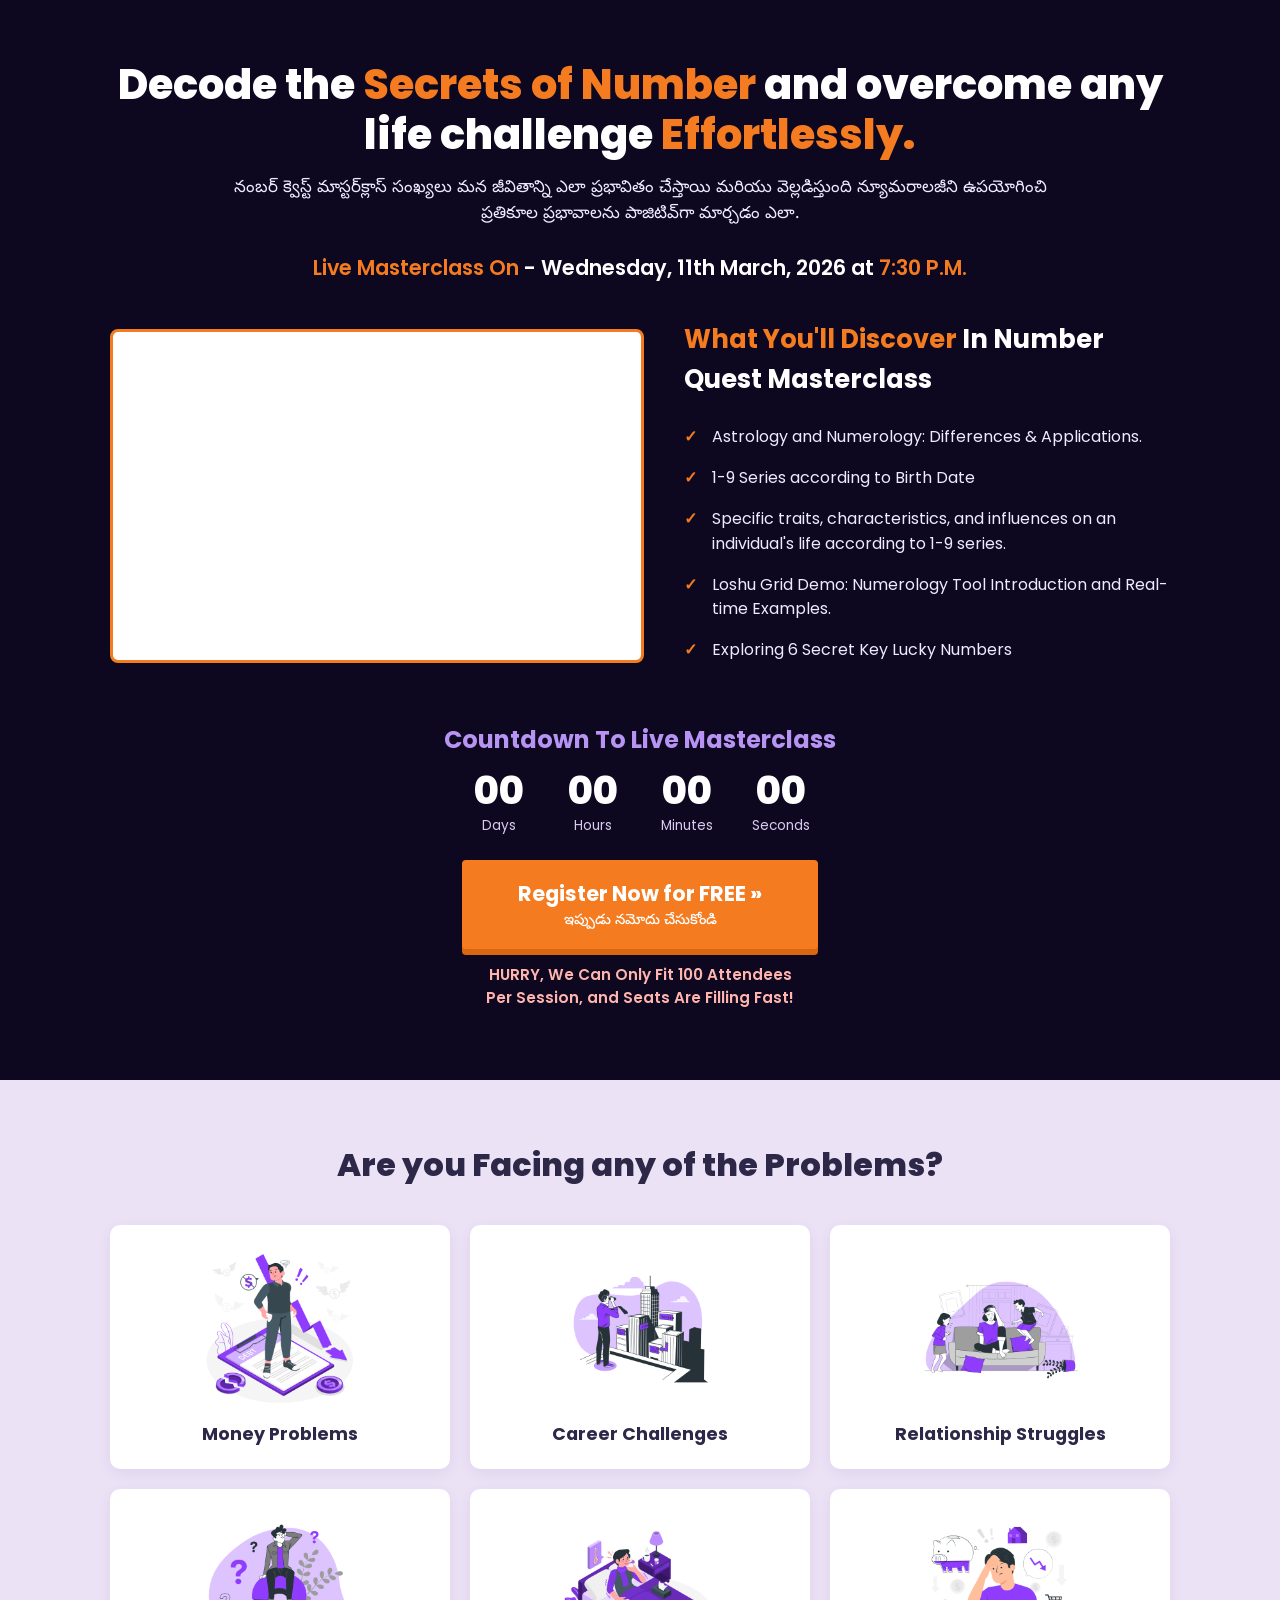
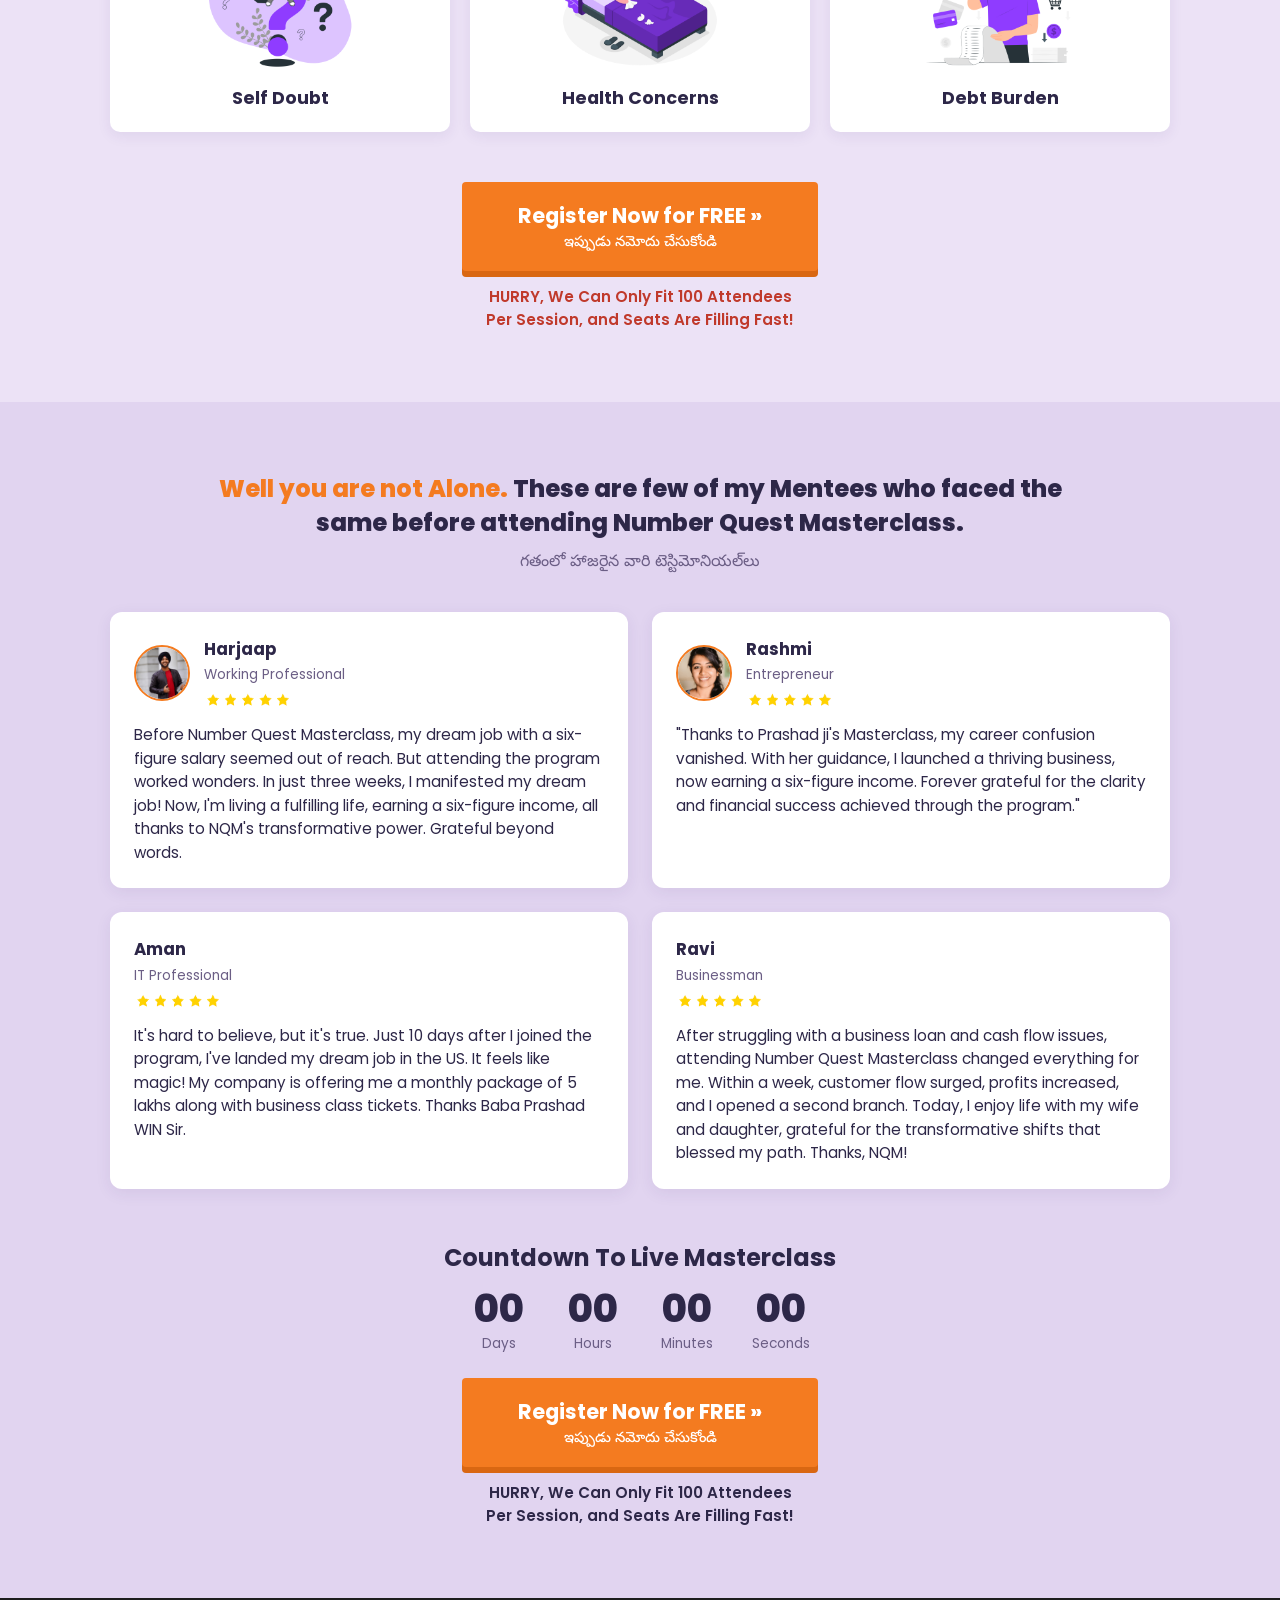
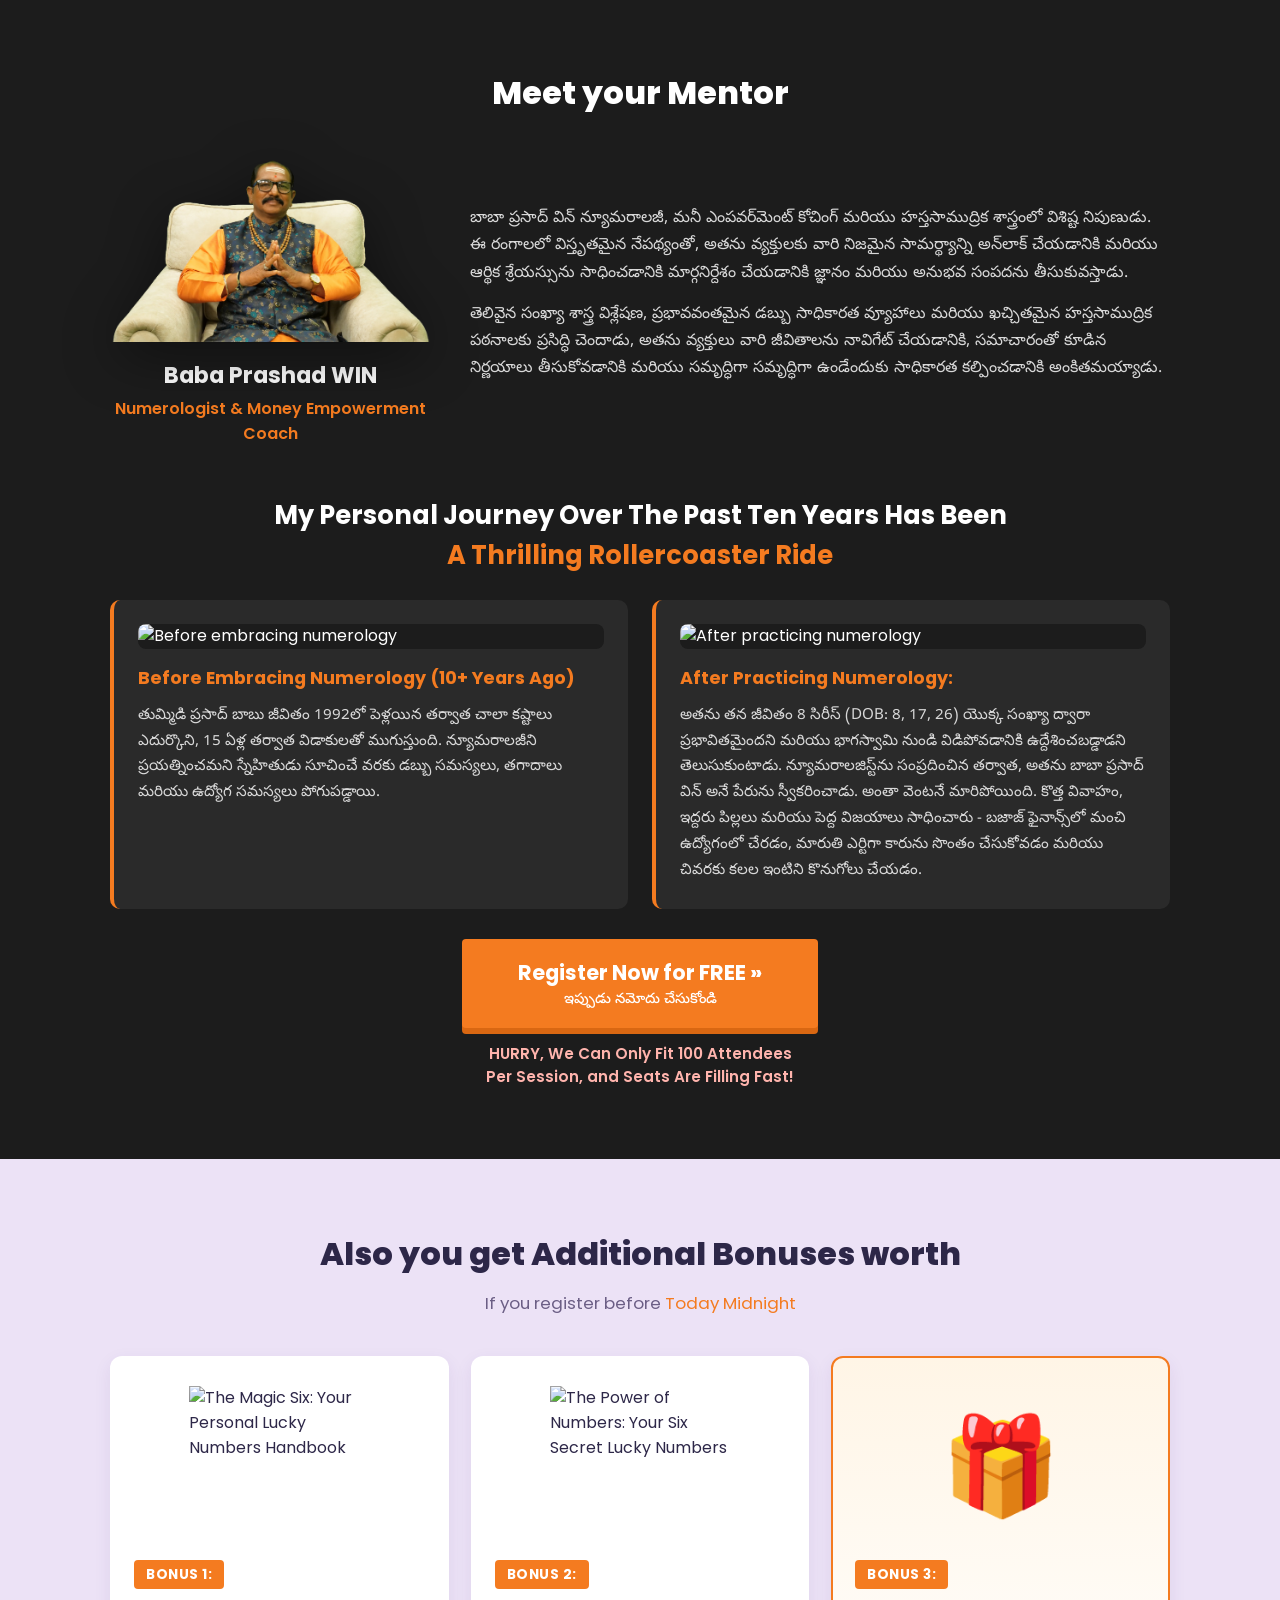
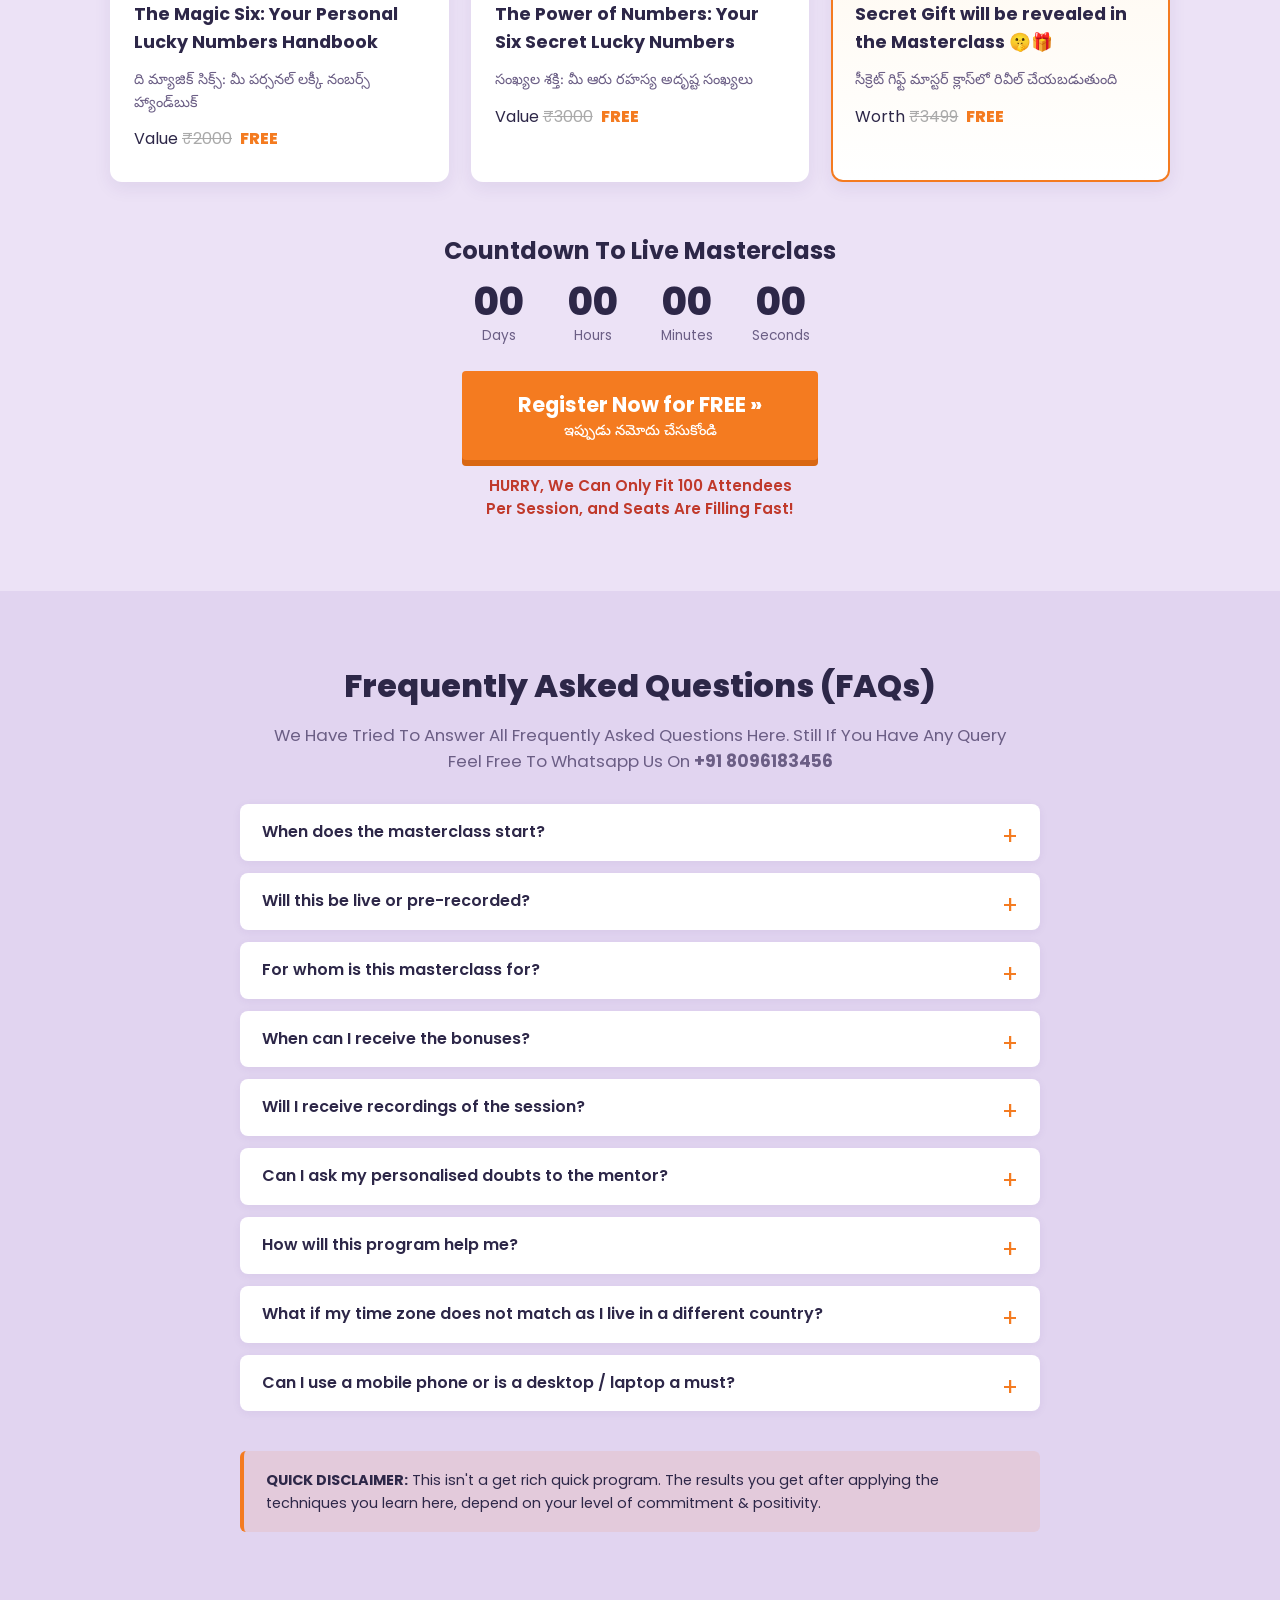
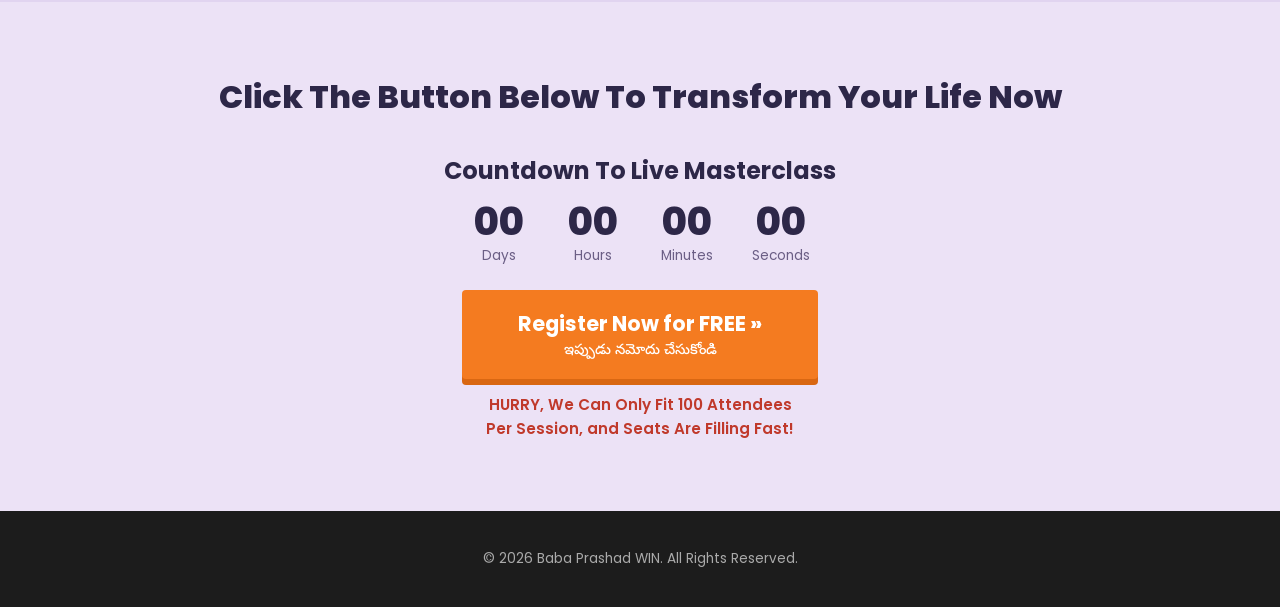
==== index.html @ 37afc668 "Polish popup UI/UX: badge, icon fields, shine bar, refined styling" ====
<!DOCTYPE html>
<html lang="en">
<head>
  <meta charset="UTF-8" />
  <meta name="viewport" content="width=device-width, initial-scale=1.0" />
  <title>Free Masterclass | Number Quest Masterclass</title>
  <link rel="preconnect" href="https://fonts.googleapis.com" />
  <link rel="preconnect" href="https://fonts.gstatic.com" crossorigin />
  <link href="https://fonts.googleapis.com/css2?family=Poppins:wght@400;500;600;700;800&family=Noto+Sans+Telugu:wght@400;500;600;700&display=swap" rel="stylesheet" />
  <link rel="stylesheet" href="assets/style.css" />
</head>
<body>

  <!-- ===== HERO ===== -->
  <section class="hero-section">
    <div class="container">
      <h1 class="hero-title">
        Decode the <span class="accent">Secrets of Number</span> and overcome any life challenge <span class="accent">Effortlessly.</span>
      </h1>
      <p class="hero-sub-telugu">
        నంబర్ క్వెస్ట్ మాస్టర్‌క్లాస్ సంఖ్యలు మన జీవితాన్ని ఎలా ప్రభావితం చేస్తాయి మరియు వెల్లడిస్తుంది న్యూమరాలజీని ఉపయోగించి ప్రతికూల ప్రభావాలను పాజిటివ్‌గా మార్చడం ఎలా.
      </p>
      <p class="live-on">
        <span class="accent">Live Masterclass On</span> - Wednesday, 11th March, 2026 at <span class="accent">7:30 P.M.</span>
      </p>

      <div class="hero-grid">
        <div class="video-box">
          <iframe
            src="https://www.youtube.com/embed/7-YLPIjBl1U?rel=0"
            title="Number Quest Masterclass Preview"
            allow="accelerometer; autoplay; clipboard-write; encrypted-media; gyroscope; picture-in-picture"
            allowfullscreen
            loading="lazy"
          ></iframe>
        </div>
        <div class="hero-primary-cta">
          <button type="button" class="btn-cta js-open-popup">Register Now for FREE <span class="cta-arrow">&raquo;</span><br /><span class="te">ఇప్పుడు నమోదు చేసుకోండి</span></button>
        </div>
        <div class="discover">
          <h2><span class="accent">What You'll Discover</span> In Number Quest Masterclass</h2>
          <ul class="discover-list">
            <li>Astrology and Numerology: Differences &amp; Applications.</li>
            <li>1-9 Series according to Birth Date</li>
            <li>Specific traits, characteristics, and influences on an individual's life according to 1-9 series.</li>
            <li>Loshu Grid Demo: Numerology Tool Introduction and Real-time Examples.</li>
            <li>Exploring 6 Secret Key Lucky Numbers</li>
          </ul>
        </div>
      </div>

      <!-- CTA Block 1 -->
      <div class="cta-block">
        <h3 class="countdown-title">Countdown To Live Masterclass</h3>
        <div class="countdown" data-countdown>
          <div><span class="num" data-days>00</span><small>Days</small></div>
          <div><span class="num" data-hours>00</span><small>Hours</small></div>
          <div><span class="num" data-minutes>00</span><small>Minutes</small></div>
          <div><span class="num" data-seconds>00</span><small>Seconds</small></div>
        </div>
        <button type="button" class="btn-cta js-open-popup">Register Now for FREE <span class="cta-arrow">&raquo;</span><br /><span class="te">ఇప్పుడు నమోదు చేసుకోండి</span></button>
        <p class="hurry">HURRY, We Can Only Fit 100 Attendees<br />Per Session, and Seats Are Filling Fast!</p>
      </div>
    </div>
  </section>

  <!-- ===== PROBLEMS ===== -->
  <section class="problems-section" id="signup">
    <div class="container">
      <h2 class="section-title">Are you Facing any of the Problems?</h2>
      <div class="problems-grid">
        <div class="problem-card"><img src="assets/images/problem-money.png" alt="Money Problems" loading="lazy" /><h4>Money Problems</h4></div>
        <div class="problem-card"><img src="assets/images/problem-career.png" alt="Career Challenges" loading="lazy" /><h4>Career Challenges</h4></div>
        <div class="problem-card"><img src="assets/images/problem-relationship.png" alt="Relationship Struggles" loading="lazy" /><h4>Relationship Struggles</h4></div>
        <div class="problem-card"><img src="assets/images/problem-selfdoubt.png" alt="Self Doubt" loading="lazy" /><h4>Self Doubt</h4></div>
        <div class="problem-card"><img src="assets/images/problem-health.png" alt="Health Concerns" loading="lazy" /><h4>Health Concerns</h4></div>
        <div class="problem-card"><img src="assets/images/problem-debt.png" alt="Debt Burden" loading="lazy" /><h4>Debt Burden</h4></div>
      </div>

      <!-- CTA to open registration popup -->
      <div class="cta-block">
        <button type="button" class="btn-cta js-open-popup">Register Now for FREE <span class="cta-arrow">&raquo;</span><br /><span class="te">ఇప్పుడు నమోదు చేసుకోండి</span></button>
        <p class="hurry">HURRY, We Can Only Fit 100 Attendees<br />Per Session, and Seats Are Filling Fast!</p>
      </div>
    </div>
  </section>

  <!-- ===== TESTIMONIALS ===== -->
  <section class="testimonials-section">
    <div class="container">
      <h2 class="section-title">
        <span class="accent-orange">Well you are not Alone.</span> These are few of my Mentees who faced the same before attending Number Quest Masterclass.
      </h2>
      <p class="te-line">గతంలో హాజరైన వారి టెస్టిమోనియల్‌లు</p>

      <div class="testimonials-grid">
        <div class="testimonial">
          <div class="t-head">
            <img class="avatar-img" src="assets/images/testi-harjaap.png" alt="Harjaap" loading="lazy" />
            <div>
              <h4>Harjaap</h4>
              <p>Working Professional</p>
              <img class="stars-img" src="assets/images/testi-stars.png" alt="5 star rating" loading="lazy" />
            </div>
          </div>
          <p>Before Number Quest Masterclass, my dream job with a six-figure salary seemed out of reach. But attending the program worked wonders. In just three weeks, I manifested my dream job! Now, I'm living a fulfilling life, earning a six-figure income, all thanks to NQM's transformative power. Grateful beyond words.</p>
        </div>
        <div class="testimonial">
          <div class="t-head">
            <img class="avatar-img" src="assets/images/testi-rashmi.png" alt="Rashmi" loading="lazy" />
            <div>
              <h4>Rashmi</h4>
              <p>Entrepreneur</p>
              <img class="stars-img" src="assets/images/testi-stars.png" alt="5 star rating" loading="lazy" />
            </div>
          </div>
          <p>"Thanks to Prashad ji's Masterclass, my career confusion vanished. With her guidance, I launched a thriving business, now earning a six-figure income. Forever grateful for the clarity and financial success achieved through the program."</p>
        </div>
        <div class="testimonial">
          <div class="t-head">
            <img class="avatar-img" src="https://img.flexifunnels.io/images/7159/u4otm_128_101.png" alt="Aman" loading="lazy" onerror="this.style.display='none'" />
            <div>
              <h4>Aman</h4>
              <p>IT Professional</p>
              <img class="stars-img" src="assets/images/testi-stars.png" alt="5 star rating" loading="lazy" />
            </div>
          </div>
          <p>It's hard to believe, but it's true. Just 10 days after I joined the program, I've landed my dream job in the US. It feels like magic! My company is offering me a monthly package of 5 lakhs along with business class tickets. Thanks Baba Prashad WIN Sir.</p>
        </div>
        <div class="testimonial">
          <div class="t-head">
            <img class="avatar-img" src="https://img.flexifunnels.io/images/7159/c3mdy_128_72.png" alt="Ravi" loading="lazy" onerror="this.style.display='none'" />
            <div>
              <h4>Ravi</h4>
              <p>Businessman</p>
              <img class="stars-img" src="assets/images/testi-stars.png" alt="5 star rating" loading="lazy" />
            </div>
          </div>
          <p>After struggling with a business loan and cash flow issues, attending Number Quest Masterclass changed everything for me. Within a week, customer flow surged, profits increased, and I opened a second branch. Today, I enjoy life with my wife and daughter, grateful for the transformative shifts that blessed my path. Thanks, NQM!</p>
        </div>
      </div>

      <div class="cta-block light">
        <h3 class="countdown-title">Countdown To Live Masterclass</h3>
        <div class="countdown" data-countdown>
          <div><span class="num" data-days>00</span><small>Days</small></div>
          <div><span class="num" data-hours>00</span><small>Hours</small></div>
          <div><span class="num" data-minutes>00</span><small>Minutes</small></div>
          <div><span class="num" data-seconds>00</span><small>Seconds</small></div>
        </div>
        <button type="button" class="btn-cta js-open-popup">Register Now for FREE <span class="cta-arrow">&raquo;</span><br /><span class="te">ఇప్పుడు నమోదు చేసుకోండి</span></button>
        <p class="hurry">HURRY, We Can Only Fit 100 Attendees<br />Per Session, and Seats Are Filling Fast!</p>
      </div>
    </div>
  </section>

  <!-- ===== MENTOR ===== -->
  <section class="mentor-section">
    <div class="container">
      <h2 class="section-title white">Meet your Mentor</h2>
      <div class="mentor-grid">
        <div class="mentor-photo">
          <img
            src="assets/images/mentor-prashad.png"
            alt="Baba Prashad WIN"
            class="photo-img"
            loading="lazy"
          />
          <h3>Baba Prashad WIN</h3>
          <p class="role">Numerologist &amp; Money Empowerment Coach</p>
        </div>
        <div class="mentor-bio">
          <p>బాబా ప్రసాద్ విన్ న్యూమరాలజీ, మనీ ఎంపవర్‌మెంట్ కోచింగ్ మరియు హస్తసాముద్రిక శాస్త్రంలో విశిష్ట నిపుణుడు. ఈ రంగాలలో విస్తృతమైన నేపథ్యంతో, అతను వ్యక్తులకు వారి నిజమైన సామర్థ్యాన్ని అన్‌లాక్ చేయడానికి మరియు ఆర్థిక శ్రేయస్సును సాధించడానికి మార్గనిర్దేశం చేయడానికి జ్ఞానం మరియు అనుభవ సంపదను తీసుకువస్తాడు.</p>
          <p>తెలివైన సంఖ్యా శాస్త్ర విశ్లేషణ, ప్రభావవంతమైన డబ్బు సాధికారత వ్యూహాలు మరియు ఖచ్చితమైన హస్తసాముద్రిక పఠనాలకు ప్రసిద్ధి చెందాడు, అతను వ్యక్తులు వారి జీవితాలను నావిగేట్ చేయడానికి, సమాచారంతో కూడిన నిర్ణయాలు తీసుకోవడానికి మరియు సమృద్ధిగా సమృద్ధిగా ఉండేందుకు సాధికారత కల్పించడానికి అంకితమయ్యాడు.</p>
        </div>
      </div>

      <h3 class="journey-title">My Personal Journey Over The Past Ten Years Has Been<br /><span class="accent">A Thrilling Rollercoaster Ride</span></h3>

      <div class="journey-grid">
        <div class="journey-card">
          <img
            src="https://img.flexifunnels.com/images/3386/a3ntm_1080_Untitleddesign20231205T130906.375.png"
            alt="Before embracing numerology"
            class="journey-img"
            loading="lazy"
          />
          <h4>Before Embracing Numerology (10+ Years Ago)</h4>
          <p>తుమ్మిడి ప్రసాద్ బాబు జీవితం 1992లో పెళ్లయిన తర్వాత చాలా కష్టాలు ఎదుర్కొని, 15 ఏళ్ల తర్వాత విడాకులతో ముగుస్తుంది. న్యూమరాలజీని ప్రయత్నించమని స్నేహితుడు సూచించే వరకు డబ్బు సమస్యలు, తగాదాలు మరియు ఉద్యోగ సమస్యలు పోగుపడ్డాయి.</p>
        </div>
        <div class="journey-card">
          <img
            src="https://img.flexifunnels.com/images/3386/uymjy_1080_Untitleddesign20231205T130920.111.png"
            alt="After practicing numerology"
            class="journey-img"
            loading="lazy"
          />
          <h4>After Practicing Numerology:</h4>
          <p>అతను తన జీవితం 8 సిరీస్ (DOB: 8, 17, 26) యొక్క సంఖ్యా ద్వారా ప్రభావితమైందని మరియు భాగస్వామి నుండి విడిపోవడానికి ఉద్దేశించబడ్డాడని తెలుసుకుంటాడు. న్యూమరాలజిస్ట్‌ను సంప్రదించిన తర్వాత, అతను బాబా ప్రసాద్ విన్ అనే పేరును స్వీకరించాడు. అంతా వెంటనే మారిపోయింది. కొత్త వివాహం, ఇద్దరు పిల్లలు మరియు పెద్ద విజయాలు సాధించారు - బజాజ్ ఫైనాన్స్‌లో మంచి ఉద్యోగంలో చేరడం, మారుతి ఎర్టిగా కారును సొంతం చేసుకోవడం మరియు చివరకు కలల ఇంటిని కొనుగోలు చేయడం.</p>
        </div>
      </div>

      <button type="button" class="btn-cta center js-open-popup">Register Now for FREE <span class="cta-arrow">&raquo;</span><br /><span class="te">ఇప్పుడు నమోదు చేసుకోండి</span></button>
      <p class="hurry white">HURRY, We Can Only Fit 100 Attendees<br />Per Session, and Seats Are Filling Fast!</p>
    </div>
  </section>

  <!-- ===== BONUSES ===== -->
  <section class="bonuses-section">
    <div class="container">
      <h2 class="section-title">Also you get Additional Bonuses worth</h2>
      <p class="sub-title">If you register before <span class="accent-orange">Today Midnight</span></p>

      <div class="bonuses-grid">
        <div class="bonus-card">
          <img
            class="bonus-img"
            src="https://img.flexifunnels.com/images/3386/c1mze_500_1069830719021605removebgpreview.png"
            alt="The Magic Six: Your Personal Lucky Numbers Handbook"
            loading="lazy"
          />
          <div class="bonus-tag">BONUS 1:</div>
          <h4>The Magic Six: Your Personal Lucky Numbers Handbook</h4>
          <p class="te">ది మ్యాజిక్ సిక్స్: మీ పర్సనల్ లక్కీ నంబర్స్ హ్యాండ్‌బుక్</p>
          <p class="value">Value <s>₹2000</s> <strong>FREE</strong></p>
        </div>
        <div class="bonus-card">
          <img
            class="bonus-img"
            src="https://img.flexifunnels.com/images/3386/azmza_1080_Untitleddesign20231205T121912.579.png"
            alt="The Power of Numbers: Your Six Secret Lucky Numbers"
            loading="lazy"
          />
          <div class="bonus-tag">BONUS 2:</div>
          <h4>The Power of Numbers: Your Six Secret Lucky Numbers</h4>
          <p class="te">సంఖ్యల శక్తి: మీ ఆరు రహస్య అదృష్ట సంఖ్యలు</p>
          <p class="value">Value <s>₹3000</s> <strong>FREE</strong></p>
        </div>
        <div class="bonus-card highlight">
          <div class="bonus-emoji" aria-hidden="true">&#127873;</div>
          <div class="bonus-tag">BONUS 3:</div>
          <h4>Secret Gift will be revealed in the Masterclass &#129323;&#127873;</h4>
          <p class="te">సీక్రెట్ గిఫ్ట్ మాస్టర్ క్లాస్‌లో రివీల్ చేయబడుతుంది</p>
          <p class="value">Worth <s>₹3499</s> <strong>FREE</strong></p>
        </div>
      </div>

      <div class="cta-block">
        <h3 class="countdown-title">Countdown To Live Masterclass</h3>
        <div class="countdown" data-countdown>
          <div><span class="num" data-days>00</span><small>Days</small></div>
          <div><span class="num" data-hours>00</span><small>Hours</small></div>
          <div><span class="num" data-minutes>00</span><small>Minutes</small></div>
          <div><span class="num" data-seconds>00</span><small>Seconds</small></div>
        </div>
        <button type="button" class="btn-cta js-open-popup">Register Now for FREE <span class="cta-arrow">&raquo;</span><br /><span class="te">ఇప్పుడు నమోదు చేసుకోండి</span></button>
        <p class="hurry">HURRY, We Can Only Fit 100 Attendees<br />Per Session, and Seats Are Filling Fast!</p>
      </div>
    </div>
  </section>

  <!-- ===== FAQs ===== -->
  <section class="faqs-section">
    <div class="container">
      <h2 class="section-title">Frequently Asked Questions (FAQs)</h2>
      <p class="sub-title">
        We Have Tried To Answer All Frequently Asked Questions Here. Still If You Have Any Query<br />
        Feel Free To Whatsapp Us On <strong>+91 8096183456</strong>
      </p>

      <div class="faq-list">
        <details><summary>When does the masterclass start?</summary><p>The masterclass starts on Wednesday, 11th March, 2026 at 7:30 P.M. You'll receive an email with the joining link after you register.</p></details>
        <details><summary>Will this be live or pre-recorded?</summary><p>This is a 100% LIVE masterclass conducted by Baba Prashad WIN. You'll be able to interact and ask questions during the session.</p></details>
        <details><summary>For whom is this masterclass for?</summary><p>This masterclass is for anyone facing money problems, career challenges, relationship struggles, self-doubt, health concerns or debt burden and wants to use numerology to transform their life.</p></details>
        <details><summary>When can I receive the bonuses?</summary><p>You'll receive Bonus 1 &amp; Bonus 2 immediately after registration via email. Bonus 3 will be revealed during the live masterclass.</p></details>
        <details><summary>Will I receive recordings of the session?</summary><p>Recordings are shared only with attendees who join the live session, and only for a limited time after the class.</p></details>
        <details><summary>Can I ask my personalised doubts to the mentor?</summary><p>Yes, there is a dedicated Q&amp;A segment at the end of the masterclass where you can ask Baba Prashad WIN your personal questions.</p></details>
        <details><summary>How will this program help me?</summary><p>You'll learn how numbers influence your life, how to calculate your lucky numbers using the Loshu Grid, and practical numerology techniques to overcome obstacles in money, career and relationships.</p></details>
        <details><summary>What if my time zone does not match as I live in a different country?</summary><p>You can still register — the joining link works globally, and we share session recordings with all attendees regardless of time zone.</p></details>
        <details><summary>Can I use a mobile phone or is a desktop / laptop a must?</summary><p>You can attend from any device — mobile, tablet, desktop or laptop. A stable internet connection is recommended.</p></details>
      </div>

      <p class="disclaimer">
        <strong>QUICK DISCLAIMER:</strong> This isn't a get rich quick program. The results you get after applying the techniques you learn here, depend on your level of commitment &amp; positivity.
      </p>
    </div>
  </section>

  <!-- ===== FINAL CTA ===== -->
  <section class="final-cta-section">
    <div class="container">
      <h2 class="section-title">Click The Button Below To Transform Your Life Now</h2>
      <div class="cta-block">
        <h3 class="countdown-title">Countdown To Live Masterclass</h3>
        <div class="countdown" data-countdown>
          <div><span class="num" data-days>00</span><small>Days</small></div>
          <div><span class="num" data-hours>00</span><small>Hours</small></div>
          <div><span class="num" data-minutes>00</span><small>Minutes</small></div>
          <div><span class="num" data-seconds>00</span><small>Seconds</small></div>
        </div>
        <button type="button" class="btn-cta js-open-popup">Register Now for FREE <span class="cta-arrow">&raquo;</span><br /><span class="te">ఇప్పుడు నమోదు చేసుకోండి</span></button>
        <p class="hurry">HURRY, We Can Only Fit 100 Attendees<br />Per Session, and Seats Are Filling Fast!</p>
      </div>
    </div>
  </section>

  <footer class="site-footer">
    <div class="container">
      <p>&copy; <span id="year"></span> Baba Prashad WIN. All Rights Reserved.</p>
    </div>
  </footer>

  <!-- ===== POPUP MODAL ===== -->
  <div class="modal-overlay" id="popup-overlay">
    <div class="modal-card">
      <button type="button" class="modal-close" id="popup-close" aria-label="Close">&times;</button>

      <span class="modal-badge">&#128293; LIMITED SEATS</span>
      <h3 class="modal-title">Register For Number Quest Masterclass!</h3>

      <div class="modal-progress-row">
        <span class="modal-progress-label">Registrations filling fast</span>
        <span class="modal-progress-pct">86%</span>
      </div>
      <div class="modal-progress" role="progressbar" aria-valuenow="86" aria-valuemin="0" aria-valuemax="100" aria-label="Registrations filling up">
        <span class="modal-progress-fill"></span>
      </div>

      <div class="modal-urgency">
        <span class="modal-urgency-icon" aria-hidden="true">&#9888;&#65039;</span>
        <p>Only <strong>57 spots</strong> remaining in the WhatsApp Group.<br />Join Early &amp; Secure Your Spot For <strong>FREE!</strong></p>
      </div>

      <form id="popup-optin-form" novalidate>
        <div class="field">
          <span class="field-icon" aria-hidden="true">&#128100;</span>
          <input type="text" id="popup-name" name="name" placeholder="Your Name" autocomplete="name" required />
        </div>
        <div class="field">
          <span class="field-icon" aria-hidden="true">&#128241;</span>
          <input type="tel" id="popup-phone" name="phone" placeholder="Your WhatsApp Number" autocomplete="tel" />
        </div>
        <div class="field">
          <span class="field-icon" aria-hidden="true">&#9993;&#65039;</span>
          <input type="email" id="popup-email" name="email" placeholder="Email ID" autocomplete="email" required />
        </div>
        <button type="submit" id="popup-submit-btn" class="btn-cta">
          Register Now For Free <span class="cta-arrow" aria-hidden="true">&raquo;</span>
        </button>
        <p id="popup-form-status" class="form-status" role="status"></p>
        <p class="privacy"><span aria-hidden="true">&#128274;</span> Your information is 100% secure and will never be shared.</p>
      </form>
    </div>
  </div>

  <script src="assets/script.js"></script>
</body>
</html>
---- assets/style.css ----
:root {
  --bg-lavender: #e1d4f0;
  --bg-lavender-light: #ece2f6;
  --bg-dark: #1c1c1c;
  --bg-dark-2: #2a2a2a;
  --accent-orange: #f47b20;
  --accent-orange-dark: #d96712;
  --text-dark: #2d2748;
  --text-muted: #6b5e85;
  --white: #ffffff;
  --card: #ffffff;
}

* { box-sizing: border-box; }

html { scroll-behavior: smooth; }

body {
  margin: 0;
  font-family: 'Poppins', -apple-system, BlinkMacSystemFont, "Segoe UI", Roboto, sans-serif;
  background: var(--bg-lavender);
  color: var(--text-dark);
  line-height: 1.55;
  font-size: 16px;
}

.container {
  max-width: 1100px;
  margin: 0 auto;
  padding: 0 20px;
}

.accent { color: var(--accent-orange); }
.accent-orange { color: var(--accent-orange); }
.te {
  font-family: 'Noto Sans Telugu', sans-serif;
  display: inline-block;
}

/* ============ HERO ============ */
.hero-section {
  background-color: #0d0820;
  background-image: url("https://img.flexifunnels.com/images/3386/gznjy_1310_Untitleddesign20231130T171706.479.png");
  background-size: cover;
  background-position: center top;
  background-repeat: no-repeat;
  padding: 60px 0 70px;
  text-align: center;
}

.hero-title {
  font-size: 2.6rem;
  font-weight: 800;
  line-height: 1.2;
  margin: 0 0 16px;
  color: var(--white);
}

.hero-sub-telugu {
  font-family: 'Noto Sans Telugu', sans-serif;
  font-size: 1.05rem;
  color: #f0eaff;
  max-width: 850px;
  margin: 0 auto 24px;
}

.live-on {
  font-size: 1.3rem;
  font-weight: 600;
  margin: 0 0 36px;
  color: var(--white);
}

.hero-grid {
  display: grid;
  grid-template-columns: 1.1fr 1fr;
  grid-template-areas: "video discover";
  gap: 40px;
  align-items: center;
  text-align: left;
  margin-bottom: 50px;
}

.hero-grid .video-box { grid-area: video; }
.hero-grid .discover { grid-area: discover; }

/* CTA between video and discover only shows on mobile (matches reference) */
.hero-primary-cta {
  grid-area: cta;
  text-align: center;
  display: none;
}

.video-box {
  border: 3px solid var(--accent-orange);
  border-radius: 8px;
  aspect-ratio: 16 / 10;
  background: var(--white);
  overflow: hidden;
}

.video-box iframe {
  width: 100%;
  height: 100%;
  border: 0;
  display: block;
}

.discover h2 {
  font-size: 1.6rem;
  margin: 0 0 18px;
  color: var(--white);
}

.discover-list {
  list-style: none;
  padding: 0;
  margin: 0;
}

.discover-list li {
  position: relative;
  padding: 8px 0 8px 28px;
  font-size: 1rem;
  color: #f0eaff;
}

.discover-list li::before {
  content: "\2713";
  position: absolute;
  left: 0;
  top: 8px;
  color: var(--accent-orange);
  font-weight: 800;
}

/* ============ CTA BLOCK ============ */
.cta-block {
  text-align: center;
  margin: 30px auto 0;
  max-width: 700px;
}

.cta-block.light .countdown-title,
.cta-block.light .hurry { color: var(--text-dark); }

/* Hero countdown sits on the dark cosmic background */
.hero-section .countdown-title { color: #b794f4; }
.hero-section .countdown .num { color: var(--white); }
.hero-section .countdown small { color: #d8cdf0; }
.hero-section .hurry { color: #ffb4ad; }

.countdown-title {
  font-size: 1.5rem;
  color: var(--text-dark);
  margin: 0 0 14px;
  font-weight: 700;
}

.countdown {
  display: flex;
  justify-content: center;
  gap: 24px;
  margin-bottom: 24px;
}

.countdown > div {
  display: flex;
  flex-direction: column;
  align-items: center;
  min-width: 70px;
}

.countdown .num {
  font-size: 2.4rem;
  font-weight: 800;
  color: var(--text-dark);
  line-height: 1;
}

.countdown small {
  font-size: 0.85rem;
  color: var(--text-muted);
  margin-top: 4px;
}

.btn-cta {
  display: inline-block;
  position: relative;
  background: var(--accent-orange);
  color: var(--white);
  padding: 18px 56px;
  border: none;
  border-radius: 4px;
  font-size: 1.3rem;
  font-weight: 700;
  text-decoration: none;
  cursor: pointer;
  box-shadow: 0 6px 0 var(--accent-orange-dark);
  transition: transform 0.15s ease, box-shadow 0.15s ease;
  text-align: center;
  font-family: inherit;
  overflow: hidden;
  animation: cta-pulse 1.6s ease-in-out infinite;
}

/* Attention-grabbing pulse */
@keyframes cta-pulse {
  0%, 100% { transform: scale(1); box-shadow: 0 6px 0 var(--accent-orange-dark), 0 0 0 0 rgba(244, 123, 32, 0.5); }
  50% { transform: scale(1.03); box-shadow: 0 6px 0 var(--accent-orange-dark), 0 0 0 14px rgba(244, 123, 32, 0); }
}

/* Sweeping shine across the button */
.btn-cta::before {
  content: "";
  position: absolute;
  top: 0;
  left: -75%;
  width: 50%;
  height: 100%;
  background: linear-gradient(
    120deg,
    rgba(255, 255, 255, 0) 0%,
    rgba(255, 255, 255, 0.45) 50%,
    rgba(255, 255, 255, 0) 100%
  );
  transform: skewX(-20deg);
  animation: cta-shine 2.8s ease-in-out infinite;
}

@keyframes cta-shine {
  0% { left: -75%; }
  35%, 100% { left: 130%; }
}

.btn-cta:hover {
  transform: translateY(2px) scale(1.02);
  box-shadow: 0 4px 0 var(--accent-orange-dark);
  animation-play-state: paused;
}

.btn-cta .te { font-size: 0.9rem; font-weight: 500; display: block; margin-top: 2px; }
.btn-cta.center { display: block; max-width: 460px; margin: 24px auto 8px; }

/* Animated arrow on CTA buttons */
.cta-arrow {
  display: inline-block;
  font-weight: 800;
  animation: cta-arrow-nudge 1s ease-in-out infinite;
}

@keyframes cta-arrow-nudge {
  0%, 100% { transform: translateX(0); }
  50% { transform: translateX(6px); }
}

/* Respect reduced-motion preferences */
@media (prefers-reduced-motion: reduce) {
  .btn-cta,
  .btn-cta::before,
  .cta-arrow {
    animation: none;
  }
}

.hurry {
  margin: 14px 0 0;
  color: #c0392b;
  font-weight: 600;
  font-size: 0.95rem;
}
.hurry.white { color: #ffb4ad; }

/* ============ PROBLEMS ============ */
.problems-section {
  background: var(--bg-lavender-light);
  padding: 60px 0 70px;
  text-align: center;
}

.section-title {
  font-size: 2rem;
  font-weight: 800;
  color: var(--text-dark);
  margin: 0 0 12px;
}
.section-title.white { color: var(--white); }

.sub-title {
  font-size: 1.05rem;
  color: var(--text-muted);
  margin: 0 0 30px;
}

.problems-grid {
  display: grid;
  grid-template-columns: repeat(3, 1fr);
  gap: 20px;
  margin: 36px 0 50px;
}

.problem-card {
  background: var(--white);
  border-radius: 10px;
  padding: 24px 16px 20px;
  box-shadow: 0 4px 14px rgba(70, 40, 120, 0.08);
  transition: transform 0.2s ease, box-shadow 0.2s ease;
}

.problem-card:hover {
  transform: translateY(-4px);
  box-shadow: 0 10px 24px rgba(70, 40, 120, 0.16);
}

.problem-card img {
  width: 100%;
  max-width: 200px;
  height: 160px;
  object-fit: contain;
  margin: 0 auto 12px;
  display: block;
}

.problem-card h4 {
  margin: 0;
  font-size: 1.1rem;
  color: var(--text-dark);
}

/* ============ FORM ============ */
.form-sub {
  text-align: center;
  color: var(--text-muted);
  margin: 0 0 18px;
  font-size: 0.95rem;
}

#popup-optin-form label {
  display: block;
  font-weight: 600;
  font-size: 0.9rem;
  margin: 14px 0 6px;
  color: var(--text-dark);
}

#popup-optin-form input {
  width: 100%;
  padding: 15px 16px;
  border: 1px solid #d8d2ec;
  border-radius: 8px;
  font-size: 1rem;
  background: #ffffff;
  font-family: inherit;
  margin-bottom: 14px;
}

#popup-optin-form input:focus {
  outline: 2px solid var(--accent-orange);
  border-color: var(--accent-orange);
}

#popup-submit-btn {
  width: 100%;
  margin-top: 20px;
}

.form-status {
  margin: 12px 0 0;
  font-size: 0.9rem;
  min-height: 1.2em;
  text-align: center;
}
.form-status.success { color: #1f8a4c; }
.form-status.error { color: #c0392b; }

.privacy {
  margin: 14px 0 0;
  text-align: center;
  font-size: 0.78rem;
  color: #9a97a8;
}

/* ============ TESTIMONIALS ============ */
.testimonials-section {
  background: var(--bg-lavender);
  padding: 70px 0;
  text-align: center;
}

.testimonials-section .section-title {
  max-width: 900px;
  margin-left: auto;
  margin-right: auto;
  font-size: 1.5rem;
  line-height: 1.4;
}

.te-line {
  font-family: 'Noto Sans Telugu', sans-serif;
  color: var(--text-muted);
  margin: 0 0 36px;
}

.testimonials-grid {
  display: grid;
  grid-template-columns: repeat(2, 1fr);
  gap: 24px;
  text-align: left;
  margin-bottom: 50px;
}

.testimonial {
  background: var(--white);
  border-radius: 12px;
  padding: 24px;
  box-shadow: 0 4px 16px rgba(70, 40, 120, 0.08);
}

.t-head {
  display: flex;
  align-items: center;
  gap: 14px;
  margin-bottom: 14px;
}

.avatar {
  width: 48px;
  height: 48px;
  border-radius: 50%;
  background: linear-gradient(135deg, var(--accent-orange), #ffb060);
  color: var(--white);
  display: grid;
  place-items: center;
  font-weight: 800;
  font-size: 1.2rem;
}

.avatar-img {
  width: 56px;
  height: 56px;
  border-radius: 50%;
  object-fit: cover;
  flex-shrink: 0;
  border: 2px solid var(--accent-orange);
  background: #f0eaf7;
}

.stars-img {
  display: block;
  height: 18px;
  width: auto;
  margin-top: 6px;
}

.t-head h4 { margin: 0; font-size: 1.05rem; }
.t-head p { margin: 2px 0 0; color: var(--text-muted); font-size: 0.85rem; }

.testimonial > p {
  margin: 0;
  font-size: 0.95rem;
  color: var(--text-dark);
}

/* ============ MENTOR ============ */
.mentor-section {
  background: var(--bg-dark);
  color: var(--white);
  padding: 70px 0;
  text-align: center;
}

.mentor-section .accent { color: var(--accent-orange); }

.mentor-grid {
  display: grid;
  grid-template-columns: 320px 1fr;
  gap: 40px;
  align-items: center;
  text-align: left;
  margin: 40px 0 50px;
}

.mentor-photo { text-align: center; }

.photo-img {
  width: 100%;
  max-width: 340px;
  height: auto;
  margin: 0 auto 16px;
  display: block;
  filter: drop-shadow(0 12px 28px rgba(0, 0, 0, 0.45));
}

.mentor-photo h3 { margin: 0; font-size: 1.4rem; }
.mentor-photo .role { color: var(--accent-orange); margin: 4px 0 0; font-weight: 600; }

.mentor-bio p {
  font-family: 'Noto Sans Telugu', sans-serif;
  color: #d8d8d8;
  margin: 0 0 14px;
  line-height: 1.7;
}

.journey-title {
  font-size: 1.6rem;
  margin: 30px 0 24px;
  font-weight: 700;
}

.journey-grid {
  display: grid;
  grid-template-columns: 1fr 1fr;
  gap: 24px;
  text-align: left;
  margin-bottom: 30px;
}

.journey-card {
  background: var(--bg-dark-2);
  padding: 24px;
  border-radius: 10px;
  border-left: 4px solid var(--accent-orange);
}

.journey-img {
  width: 100%;
  height: auto;
  border-radius: 8px;
  margin-bottom: 16px;
  display: block;
  background: #1c1c1c;
}

.journey-card h4 {
  margin: 0 0 12px;
  color: var(--accent-orange);
  font-size: 1.1rem;
}

.journey-card p {
  font-family: 'Noto Sans Telugu', sans-serif;
  color: #d8d8d8;
  margin: 0;
  line-height: 1.7;
  font-size: 0.95rem;
}

/* ============ BONUSES ============ */
.bonuses-section {
  background: var(--bg-lavender-light);
  padding: 70px 0;
  text-align: center;
}

.bonuses-grid {
  display: grid;
  grid-template-columns: repeat(3, 1fr);
  gap: 22px;
  margin: 40px 0 50px;
  text-align: left;
}

.bonus-card {
  background: var(--white);
  border-radius: 12px;
  padding: 28px 22px;
  box-shadow: 0 6px 18px rgba(70, 40, 120, 0.08);
  border: 2px solid transparent;
  position: relative;
}

.bonus-card.highlight {
  border-color: var(--accent-orange);
  background: linear-gradient(180deg, #fff5e6 0%, #ffffff 100%);
}

.bonus-img {
  width: 100%;
  max-width: 180px;
  height: 160px;
  object-fit: contain;
  display: block;
  margin: 0 auto 14px;
}

.bonus-emoji {
  width: 100%;
  height: 160px;
  display: flex;
  align-items: center;
  justify-content: center;
  font-size: 6rem;
  line-height: 1;
  margin-bottom: 14px;
  animation: bonus-gift-bounce 1.8s ease-in-out infinite;
}

@keyframes bonus-gift-bounce {
  0%, 100% { transform: translateY(0) rotate(-4deg); }
  50% { transform: translateY(-10px) rotate(4deg); }
}

@media (prefers-reduced-motion: reduce) {
  .bonus-emoji { animation: none; }
}

.bonus-tag {
  display: inline-block;
  background: var(--accent-orange);
  color: var(--white);
  font-weight: 700;
  font-size: 0.85rem;
  padding: 4px 12px;
  border-radius: 4px;
  margin-bottom: 12px;
  letter-spacing: 0.5px;
}

.bonus-card h4 {
  margin: 0 0 8px;
  font-size: 1.1rem;
  color: var(--text-dark);
}

.bonus-card .te {
  display: block;
  color: var(--text-muted);
  font-size: 0.9rem;
  margin-bottom: 12px;
}

.bonus-card .value {
  margin: 0;
  font-size: 1rem;
  color: var(--text-dark);
}

.bonus-card .value s { color: #aaa; }
.bonus-card .value strong { color: var(--accent-orange); font-weight: 800; margin-left: 4px; }

/* ============ FAQs ============ */
.faqs-section {
  background: var(--bg-lavender);
  padding: 70px 0;
  text-align: center;
}

.faq-list {
  max-width: 800px;
  margin: 30px auto 0;
  text-align: left;
}

.faq-list details {
  background: var(--white);
  border-radius: 8px;
  padding: 16px 22px;
  margin-bottom: 12px;
  box-shadow: 0 2px 10px rgba(70, 40, 120, 0.06);
  cursor: pointer;
}

.faq-list summary {
  font-weight: 600;
  font-size: 1rem;
  color: var(--text-dark);
  list-style: none;
  position: relative;
  padding-right: 30px;
}

.faq-list summary::after {
  content: "+";
  position: absolute;
  right: 0;
  top: -2px;
  font-size: 1.5rem;
  color: var(--accent-orange);
  font-weight: 400;
}

.faq-list details[open] summary::after { content: "\2212"; }

.faq-list details p {
  margin: 12px 0 0;
  color: var(--text-muted);
  font-size: 0.95rem;
  line-height: 1.6;
}

.disclaimer {
  max-width: 800px;
  margin: 40px auto 0;
  padding: 18px 22px;
  background: rgba(244, 123, 32, 0.1);
  border-left: 4px solid var(--accent-orange);
  border-radius: 6px;
  color: var(--text-dark);
  font-size: 0.9rem;
  text-align: left;
}

/* ============ FINAL CTA ============ */
.final-cta-section {
  background: var(--bg-lavender-light);
  padding: 70px 0;
  text-align: center;
}

/* ============ THANK YOU ============ */
.thank-you-hero {
  padding: 80px 0;
  text-align: center;
}

.thank-you-hero h1 { font-size: 3rem; margin: 0 0 14px; }
.thank-you-hero .next-steps { margin-top: 40px; }
.thank-you-hero .grid-3 {
  display: grid;
  grid-template-columns: repeat(3, 1fr);
  gap: 22px;
  margin-top: 24px;
}
.thank-you-hero .card {
  background: var(--white);
  border-radius: 12px;
  padding: 24px;
  box-shadow: 0 4px 16px rgba(70, 40, 120, 0.08);
}
.thank-you-hero .card h3 { color: var(--accent-orange); margin-top: 0; }

.btn-primary {
  display: inline-block;
  margin-top: 30px;
  background: var(--accent-orange);
  color: var(--white);
  padding: 16px 36px;
  border-radius: 6px;
  text-decoration: none;
  font-weight: 700;
  box-shadow: 0 6px 0 var(--accent-orange-dark);
}

/* ============ POPUP MODAL ============ */
.modal-overlay {
  position: fixed;
  inset: 0;
  background: rgba(18, 12, 32, 0.72);
  backdrop-filter: blur(5px);
  -webkit-backdrop-filter: blur(5px);
  display: none;
  align-items: center;
  justify-content: center;
  padding: 20px;
  z-index: 1000;
  animation: overlay-fade 0.25s ease;
}

@keyframes overlay-fade {
  from { opacity: 0; }
  to { opacity: 1; }
}

.modal-overlay.open {
  display: flex;
}

.modal-card {
  background: linear-gradient(180deg, #26222f 0%, #1c1926 100%);
  border-radius: 18px;
  padding: 30px 32px 32px;
  max-width: 520px;
  width: 100%;
  position: relative;
  border: 1px solid rgba(255, 255, 255, 0.06);
  box-shadow: 0 24px 70px rgba(0, 0, 0, 0.6);
  text-align: left;
  animation: popup-in 0.3s cubic-bezier(0.18, 0.89, 0.32, 1.28);
}

/* Glowing accent strip at the very top */
.modal-card::before {
  content: "";
  position: absolute;
  top: 0;
  left: 24px;
  right: 24px;
  height: 4px;
  border-radius: 0 0 4px 4px;
  background: linear-gradient(90deg, var(--accent-orange), #ffb060);
}

@keyframes popup-in {
  from { opacity: 0; transform: translateY(24px) scale(0.96); }
  to { opacity: 1; transform: translateY(0) scale(1); }
}

.modal-badge {
  display: inline-block;
  background: rgba(255, 126, 0, 0.15);
  color: #ff9d3c;
  font-size: 0.72rem;
  font-weight: 700;
  letter-spacing: 0.8px;
  padding: 6px 12px;
  border-radius: 999px;
  border: 1px solid rgba(255, 126, 0, 0.35);
  margin-bottom: 12px;
}

.modal-title {
  margin: 0 0 20px;
  font-size: 1.6rem;
  font-weight: 800;
  line-height: 1.2;
  text-align: left;
  color: var(--white);
  padding-right: 24px;
}

/* ----- Urgency progress bar ----- */
.modal-progress-row {
  display: flex;
  justify-content: space-between;
  align-items: baseline;
  margin-bottom: 8px;
}

.modal-progress-label {
  font-size: 0.82rem;
  font-weight: 600;
  color: #c9c4d6;
}

.modal-progress-pct {
  font-size: 0.82rem;
  font-weight: 800;
  color: #ff9d3c;
}

.modal-progress {
  height: 12px;
  width: 100%;
  background: rgba(255, 255, 255, 0.1);
  border-radius: 10px;
  overflow: hidden;
  margin-bottom: 20px;
}

.modal-progress-fill {
  display: block;
  height: 100%;
  width: 86%;
  border-radius: 10px;
  background: linear-gradient(90deg, #ff7e00, #ffb347);
  position: relative;
  animation: progress-grow 2s cubic-bezier(0.22, 1, 0.36, 1) forwards;
}

/* moving shine across the bar */
.modal-progress-fill::after {
  content: "";
  position: absolute;
  inset: 0;
  background: linear-gradient(
    100deg,
    transparent 20%,
    rgba(255, 255, 255, 0.45) 50%,
    transparent 80%
  );
  transform: translateX(-100%);
  animation: progress-shine 2.4s ease-in-out 2s infinite;
}

@keyframes progress-grow {
  from { width: 8%; }
  to { width: 86%; }
}

@keyframes progress-shine {
  0% { transform: translateX(-100%); }
  60%, 100% { transform: translateX(100%); }
}

/* ----- Urgency message ----- */
.modal-urgency {
  display: flex;
  align-items: center;
  gap: 14px;
  margin-bottom: 22px;
  background: rgba(155, 123, 255, 0.1);
  border: 1px solid rgba(155, 123, 255, 0.25);
  border-radius: 12px;
  padding: 14px 16px;
}

.modal-urgency-icon {
  font-size: 1.9rem;
  flex-shrink: 0;
  animation: urgency-blink 1.2s ease-in-out infinite;
}

@keyframes urgency-blink {
  0%, 100% { transform: scale(1); }
  50% { transform: scale(1.15); }
}

.modal-urgency p {
  margin: 0;
  text-align: left;
  flex: 1;
  font-size: 0.98rem;
  font-weight: 600;
  line-height: 1.4;
  color: #c3b3ff;
}

.modal-urgency strong { color: #ffffff; }

/* ----- Fields with leading icons ----- */
.field {
  position: relative;
  margin-bottom: 14px;
}

.field-icon {
  position: absolute;
  left: 15px;
  top: 50%;
  transform: translateY(-50%);
  font-size: 1.05rem;
  opacity: 0.7;
  pointer-events: none;
}

#popup-optin-form .field input {
  margin-bottom: 0;
  padding-left: 44px;
  transition: border-color 0.15s ease, box-shadow 0.15s ease;
}

#popup-optin-form input:focus {
  outline: none;
  border-color: var(--accent-orange);
  box-shadow: 0 0 0 3px rgba(255, 126, 0, 0.25);
}

#popup-submit-btn {
  margin-top: 8px;
}

@media (prefers-reduced-motion: reduce) {
  .modal-progress-fill,
  .modal-progress-fill::after,
  .modal-urgency-icon,
  .modal-overlay,
  .modal-card { animation: none; }
  .modal-progress-fill { width: 86%; }
}

.modal-close {
  position: absolute;
  top: 12px;
  right: 12px;
  width: 32px;
  height: 32px;
  display: grid;
  place-items: center;
  background: rgba(255, 255, 255, 0.08);
  border: none;
  border-radius: 50%;
  font-size: 1.4rem;
  line-height: 1;
  color: #d6d3e0;
  cursor: pointer;
  z-index: 2;
  transition: background 0.15s ease, color 0.15s ease, transform 0.15s ease;
}

.modal-close:hover {
  background: var(--accent-orange);
  color: #fff;
  transform: rotate(90deg);
}

/* ============ FOOTER ============ */
.site-footer {
  background: var(--bg-dark);
  color: #aaa;
  text-align: center;
  padding: 24px 0;
  font-size: 0.85rem;
}

/* ============ RESPONSIVE ============ */
@media (max-width: 900px) {
  .hero-title { font-size: 1.9rem; }
  .mentor-grid,
  .journey-grid,
  .testimonials-grid,
  .bonuses-grid,
  .problems-grid,
  .thank-you-hero .grid-3 {
    grid-template-columns: 1fr;
  }
  /* Mobile hero order: video -> register button -> what you'll discover */
  .hero-grid {
    grid-template-columns: 1fr;
    grid-template-areas:
      "video"
      "cta"
      "discover";
    gap: 24px;
  }
  .hero-primary-cta { display: block; }
  .hero-primary-cta .btn-cta { width: 100%; max-width: 460px; }
  .problems-grid { grid-template-columns: repeat(2, 1fr); }
  .countdown { gap: 12px; }
  .countdown > div { min-width: 60px; }
  .countdown .num { font-size: 1.8rem; }
  .btn-cta { padding: 16px 28px; font-size: 1.1rem; }
  .section-title { font-size: 1.5rem; }
}

@media (max-width: 540px) {
  .problems-grid { grid-template-columns: 1fr; }
  .hero-title { font-size: 1.6rem; }
}
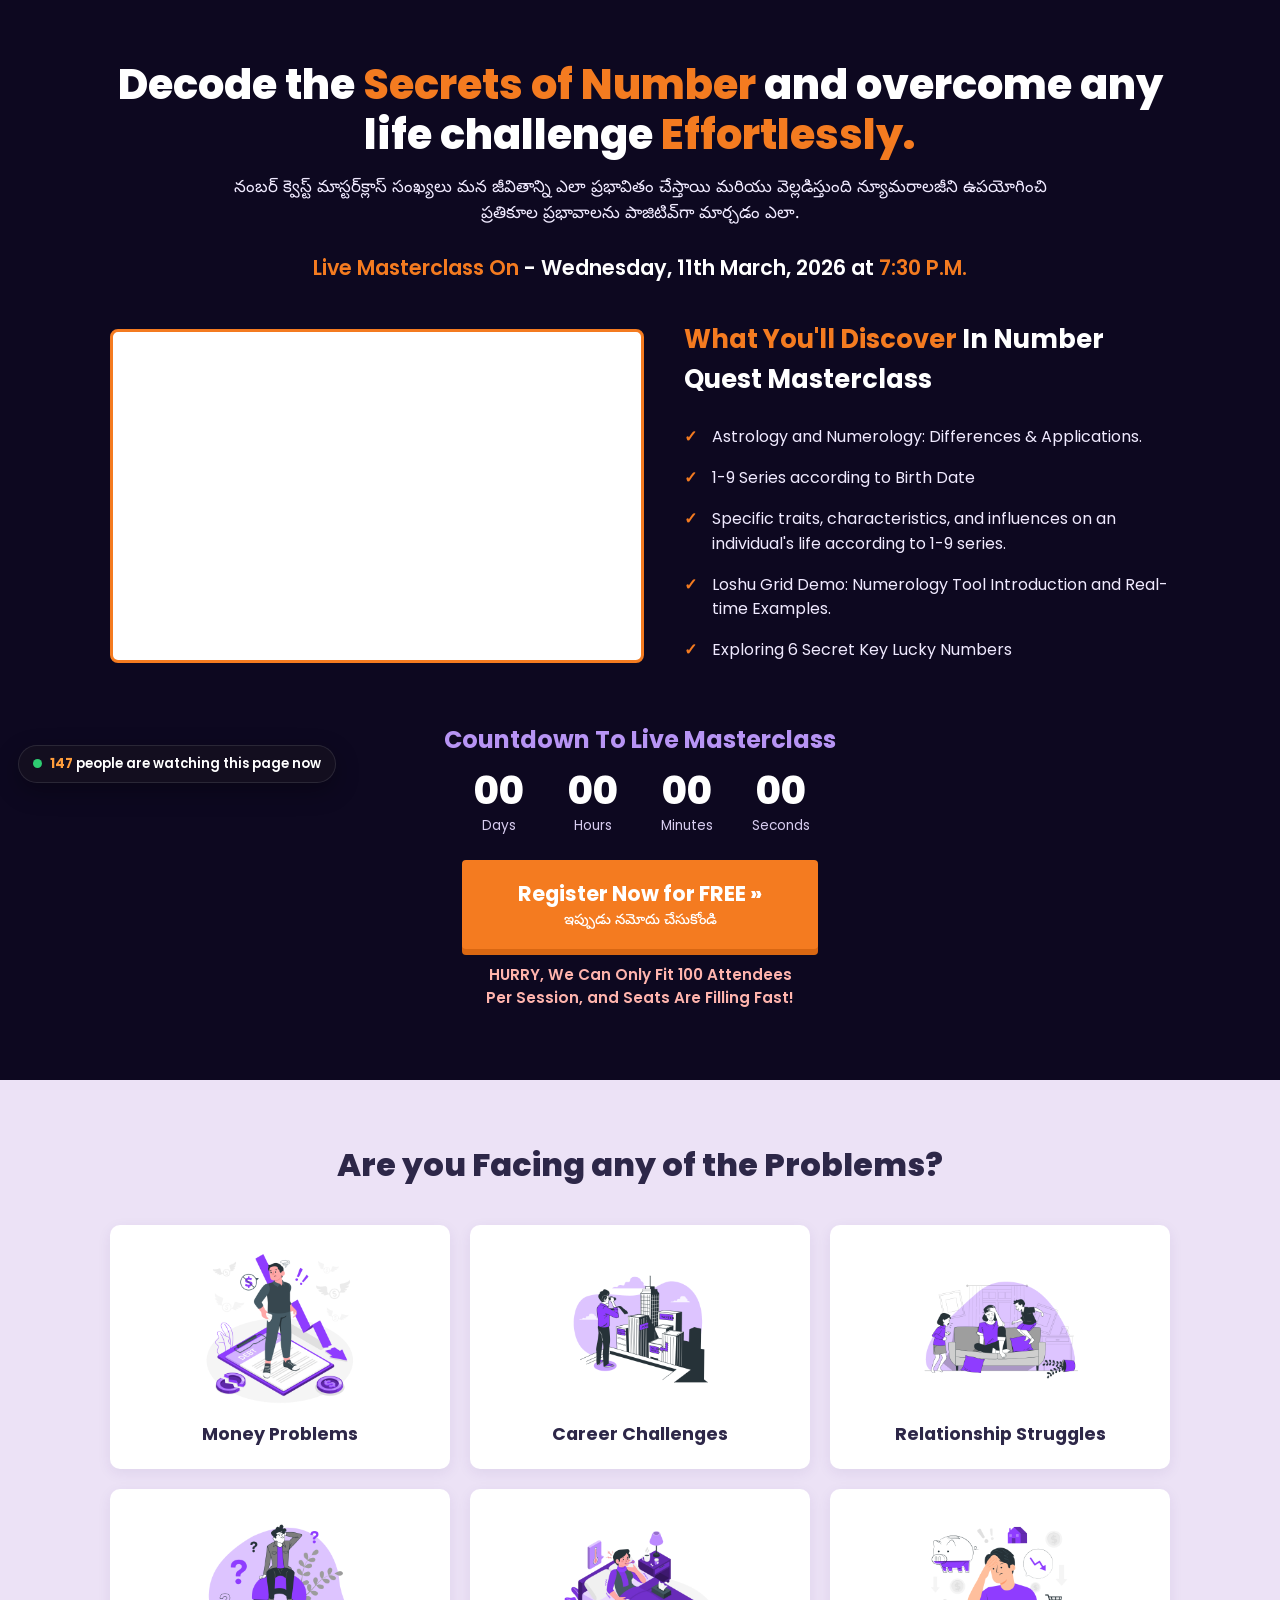
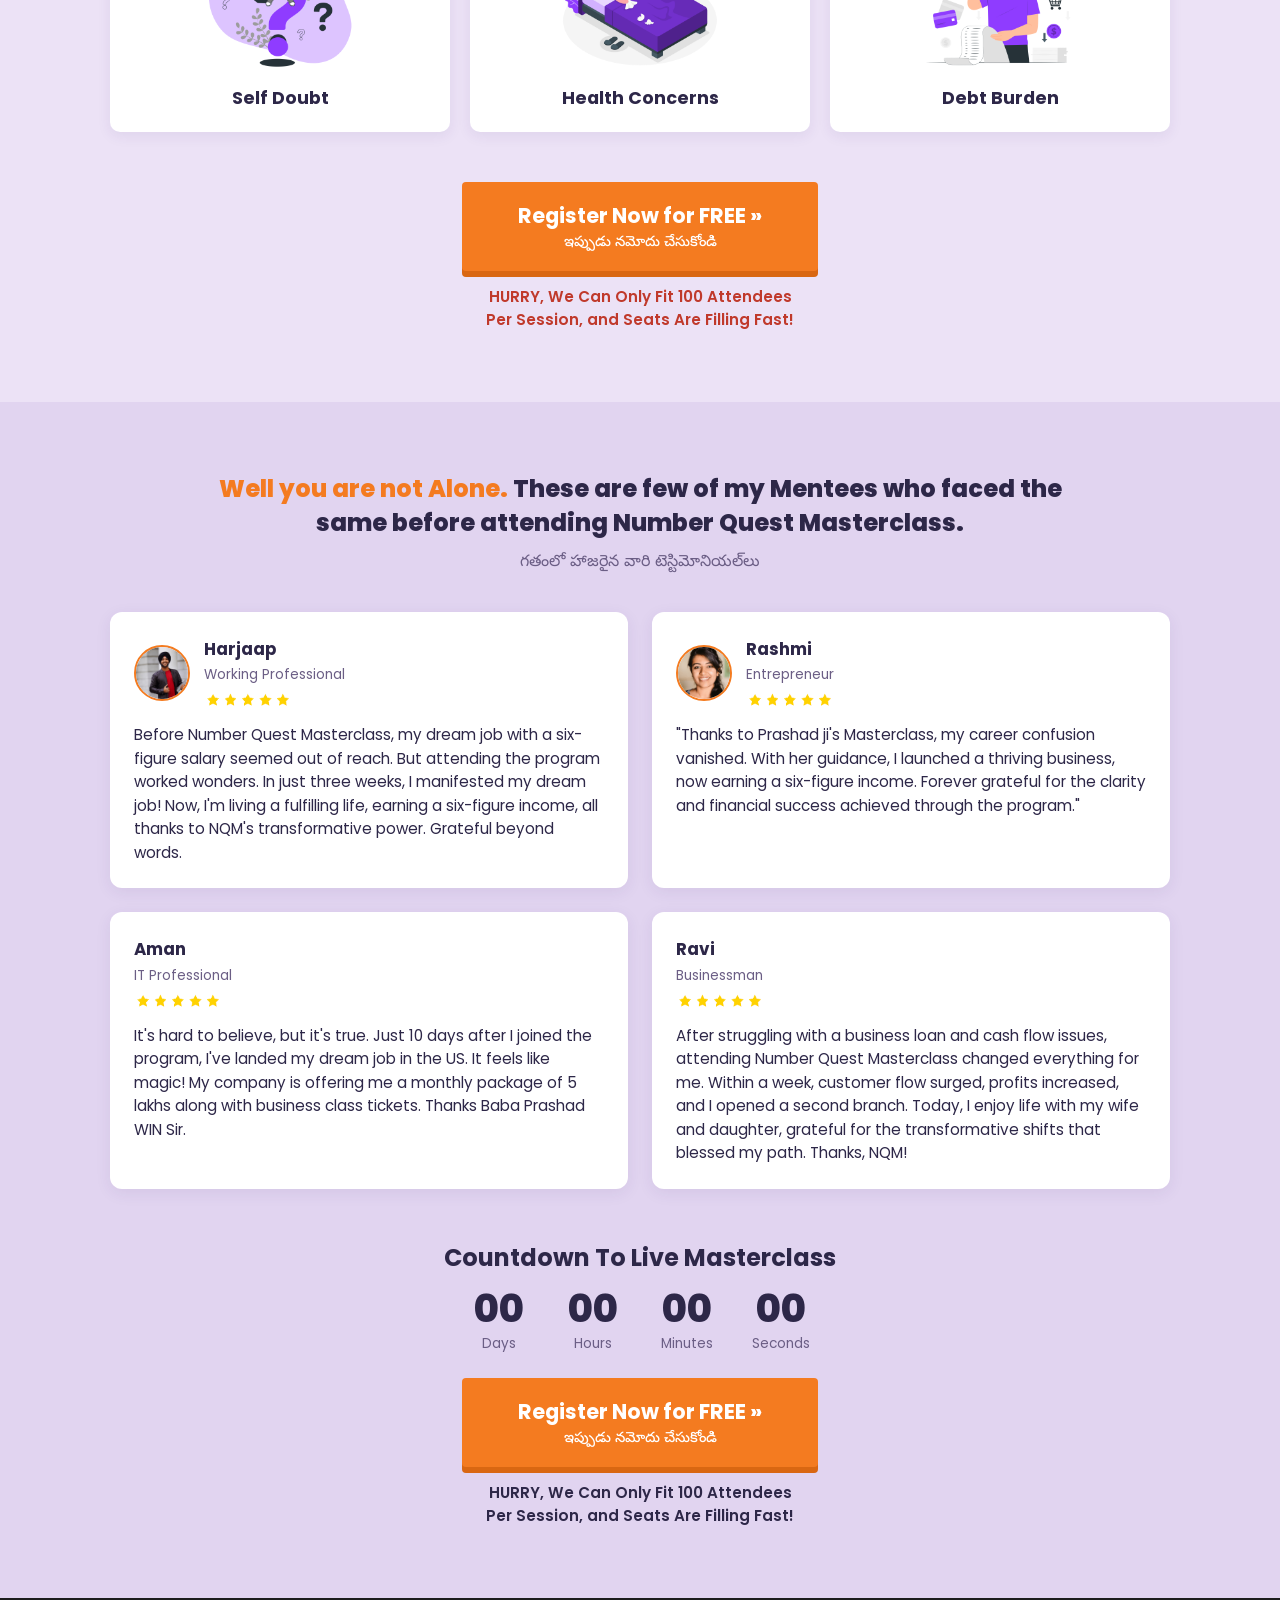
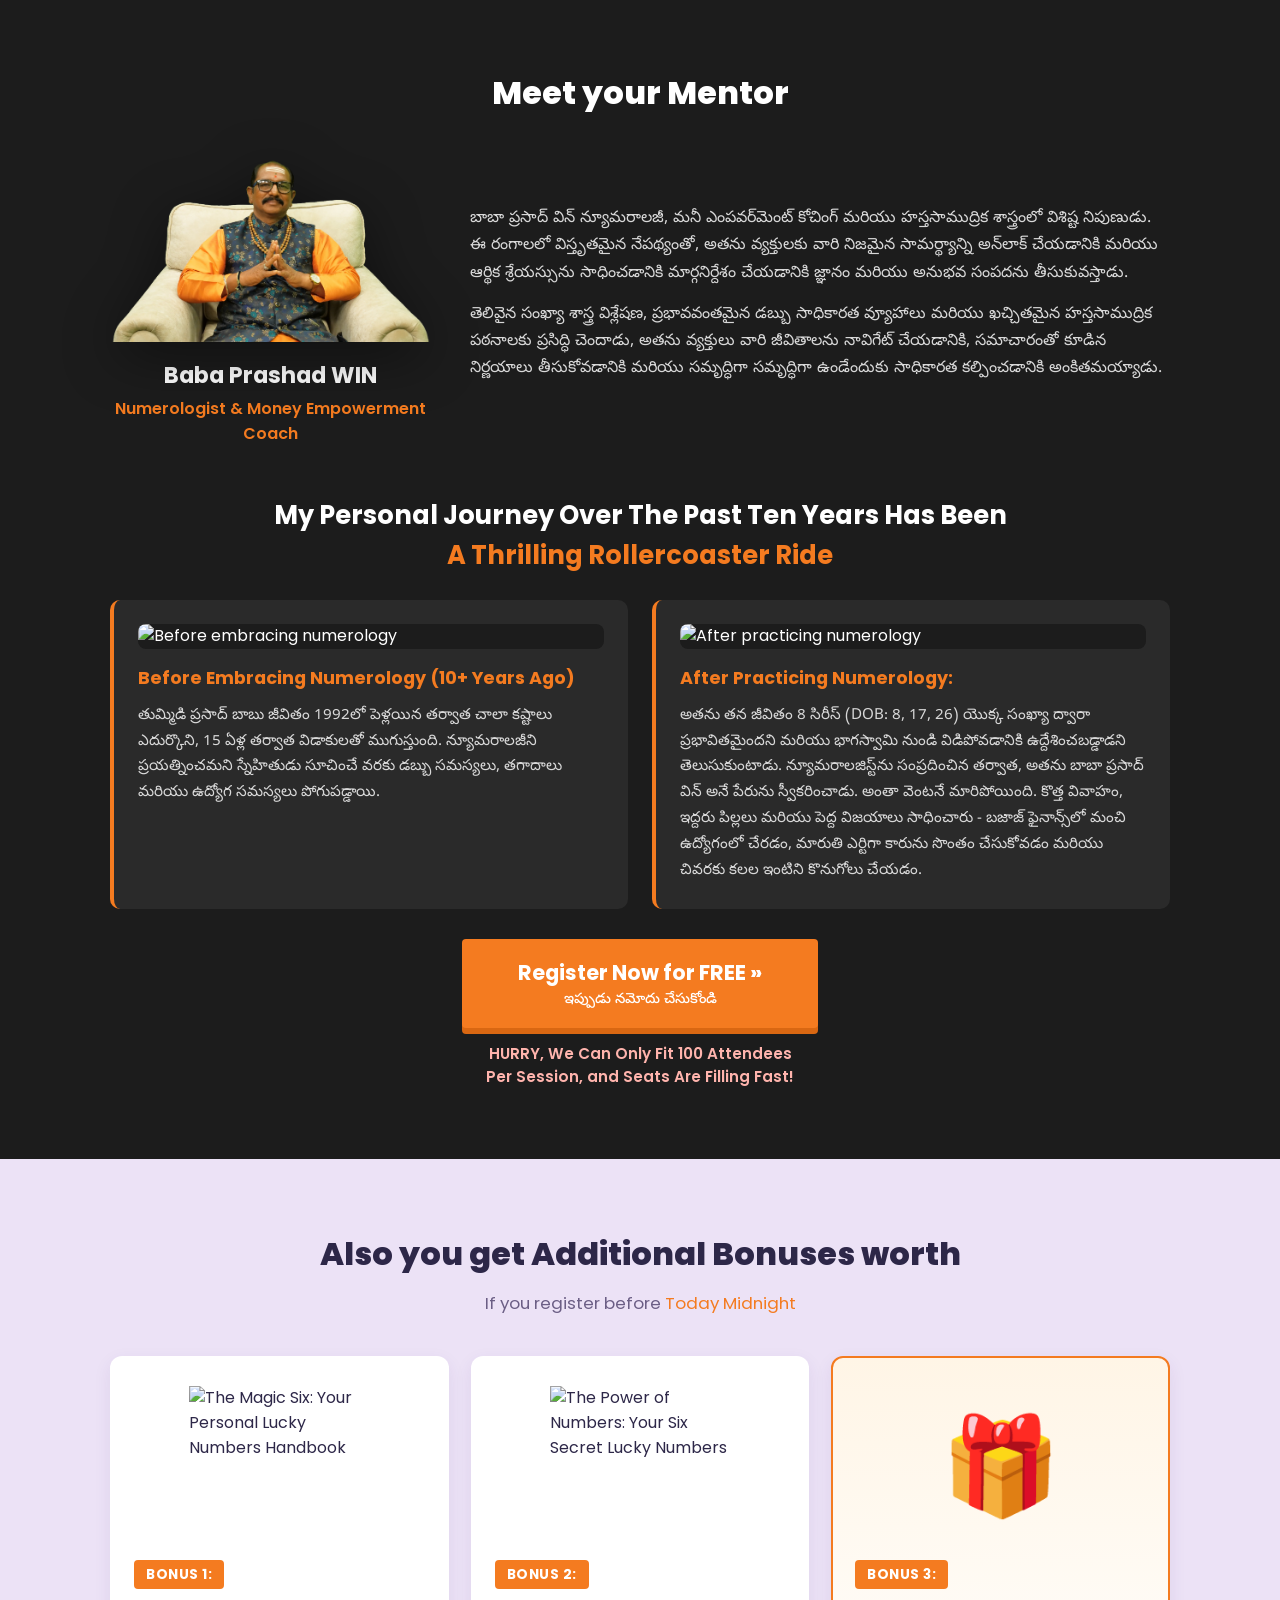
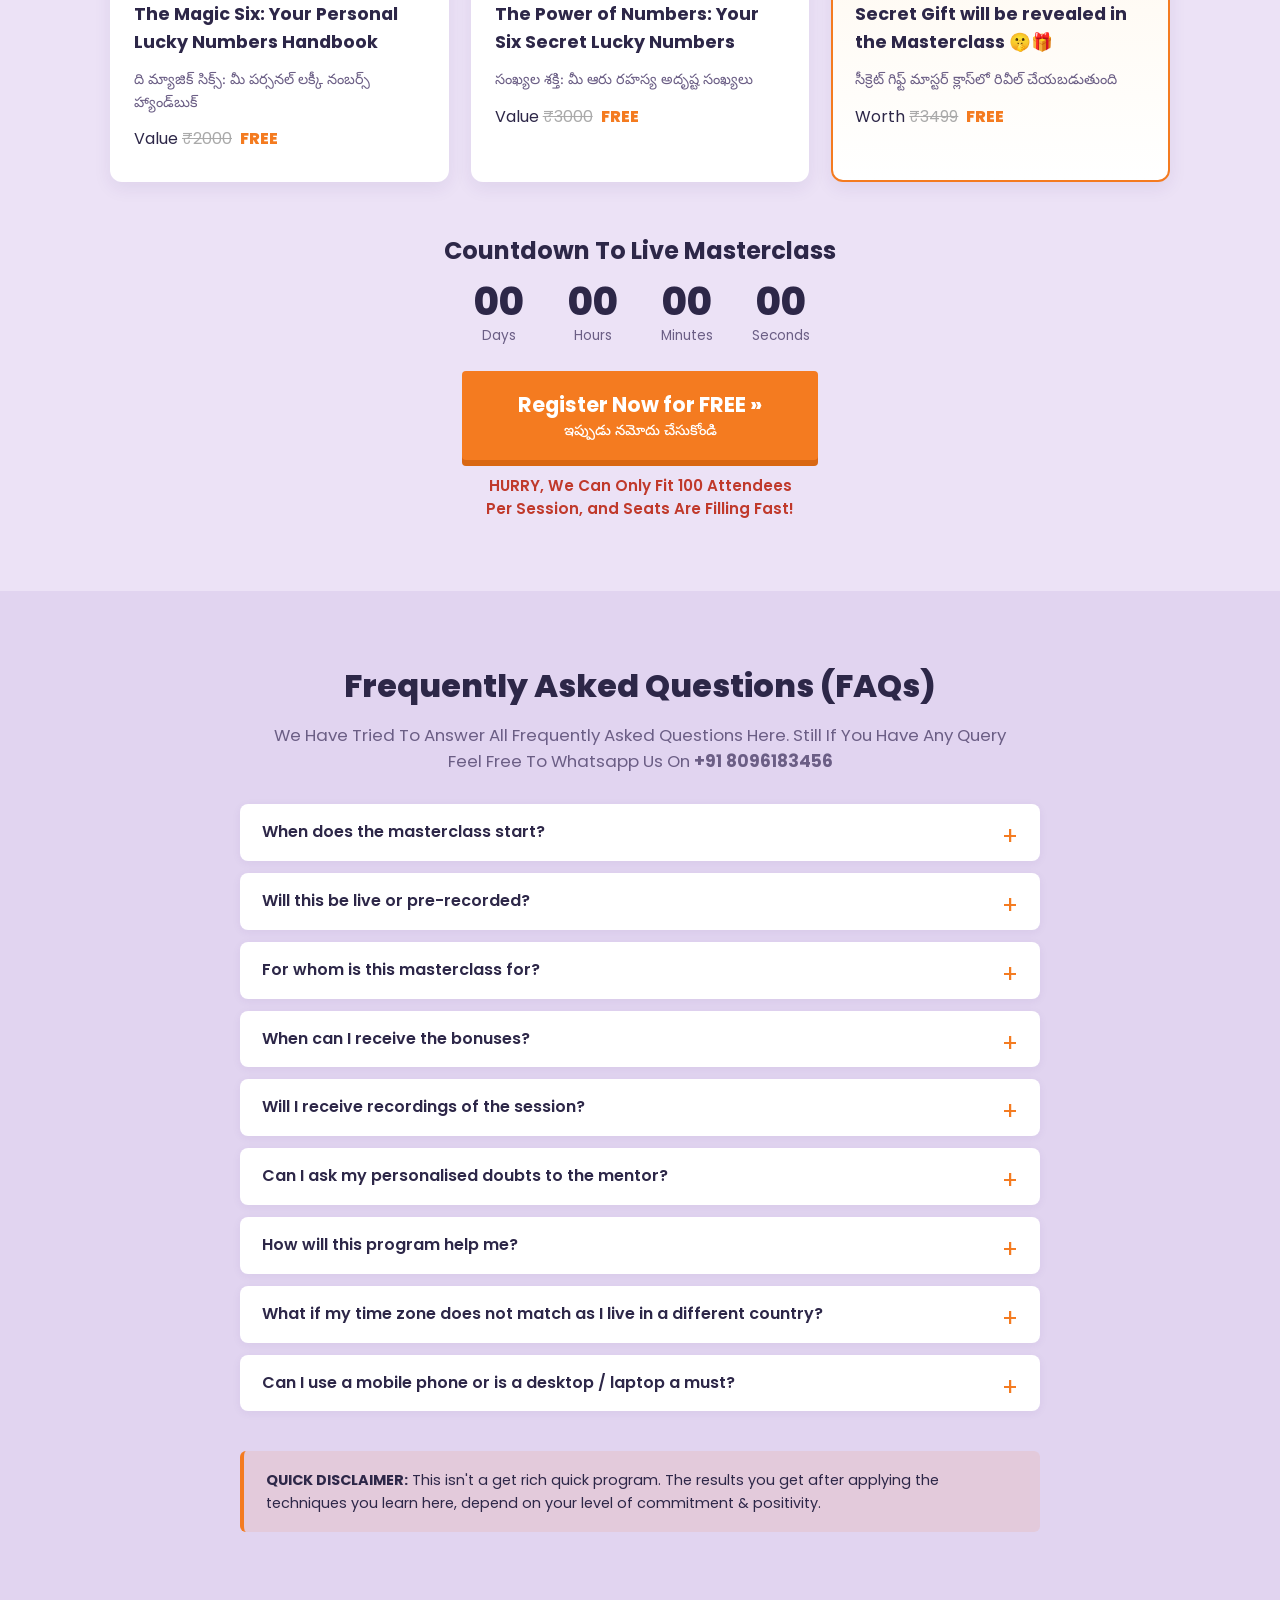
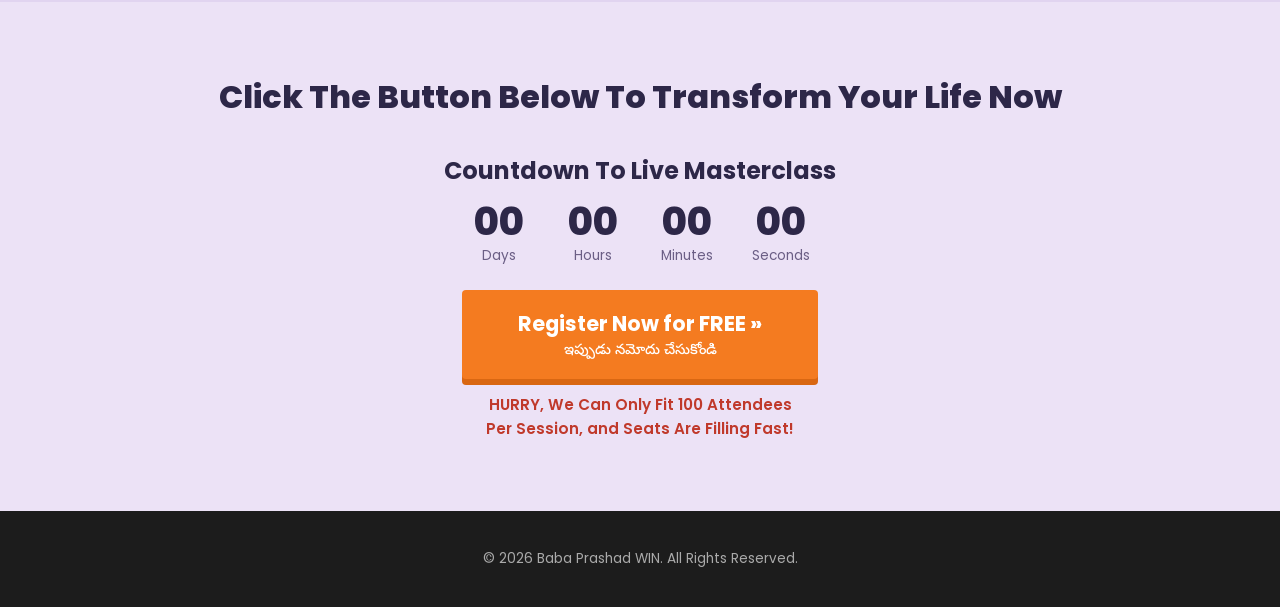
==== commit 2313e66e: "Add live viewers counter and rotating signup toasts (social proof)" ====
--- a/index.html
+++ b/index.html
@@ -353,6 +353,21 @@
     </div>
   </div>
 
+  <!-- ===== LIVE SOCIAL PROOF (bottom-left) ===== -->
+  <div class="social-proof" aria-live="polite">
+    <div class="live-viewers">
+      <span class="live-dot" aria-hidden="true"></span>
+      <span><strong id="live-count">147</strong> people are watching this page now</span>
+    </div>
+    <div class="signup-toast" id="signup-toast" role="status">
+      <span class="toast-avatar" id="toast-avatar" aria-hidden="true">S</span>
+      <div class="toast-body">
+        <p class="toast-text"><strong id="toast-name">Suresh</strong> from <span id="toast-city">Hyderabad</span></p>
+        <p class="toast-sub">just signed up for the Masterclass &#9989;</p>
+      </div>
+    </div>
+  </div>
+
   <script src="assets/script.js"></script>
 </body>
 </html>
--- a/assets/style.css
+++ b/assets/style.css
@@ -981,6 +981,113 @@
   background: var(--accent-orange);
   color: #fff;
   transform: rotate(90deg);
+}
+
+/* ============ LIVE SOCIAL PROOF ============ */
+.social-proof {
+  position: fixed;
+  left: 18px;
+  bottom: 18px;
+  z-index: 900;
+  display: flex;
+  flex-direction: column;
+  gap: 10px;
+  max-width: 320px;
+  pointer-events: none;
+}
+
+.live-viewers {
+  display: inline-flex;
+  align-items: center;
+  gap: 8px;
+  align-self: flex-start;
+  background: rgba(20, 16, 32, 0.92);
+  color: #fff;
+  font-size: 0.82rem;
+  font-weight: 600;
+  padding: 8px 14px;
+  border-radius: 999px;
+  border: 1px solid rgba(255, 255, 255, 0.1);
+  box-shadow: 0 8px 24px rgba(0, 0, 0, 0.3);
+}
+
+.live-viewers strong { color: #ff9d3c; }
+
+.live-dot {
+  width: 9px;
+  height: 9px;
+  border-radius: 50%;
+  background: #2ecc71;
+  box-shadow: 0 0 0 0 rgba(46, 204, 113, 0.7);
+  animation: live-pulse 1.6s ease-out infinite;
+}
+
+@keyframes live-pulse {
+  0% { box-shadow: 0 0 0 0 rgba(46, 204, 113, 0.7); }
+  70% { box-shadow: 0 0 0 8px rgba(46, 204, 113, 0); }
+  100% { box-shadow: 0 0 0 0 rgba(46, 204, 113, 0); }
+}
+
+.signup-toast {
+  display: flex;
+  align-items: center;
+  gap: 12px;
+  background: #fff;
+  border-radius: 12px;
+  padding: 12px 16px 12px 12px;
+  box-shadow: 0 10px 30px rgba(0, 0, 0, 0.18);
+  border: 1px solid #eee;
+  opacity: 0;
+  transform: translateY(16px);
+  transition: opacity 0.4s ease, transform 0.4s ease;
+}
+
+.signup-toast.show {
+  opacity: 1;
+  transform: translateY(0);
+}
+
+.toast-avatar {
+  width: 40px;
+  height: 40px;
+  flex-shrink: 0;
+  border-radius: 50%;
+  display: grid;
+  place-items: center;
+  font-weight: 800;
+  color: #fff;
+  font-size: 1.05rem;
+  background: linear-gradient(135deg, var(--accent-orange), #ffb060);
+}
+
+.toast-body { min-width: 0; }
+
+.toast-text {
+  margin: 0;
+  font-size: 0.9rem;
+  color: var(--text-dark);
+}
+.toast-text strong { color: var(--text-dark); }
+
+.toast-sub {
+  margin: 2px 0 0;
+  font-size: 0.78rem;
+  color: #2ca05a;
+  font-weight: 600;
+}
+
+@media (prefers-reduced-motion: reduce) {
+  .live-dot { animation: none; }
+  .signup-toast { transition: opacity 0.2s ease; }
+}
+
+@media (max-width: 600px) {
+  .social-proof {
+    left: 10px;
+    right: 10px;
+    bottom: 10px;
+    max-width: none;
+  }
 }
 
 /* ============ FOOTER ============ */
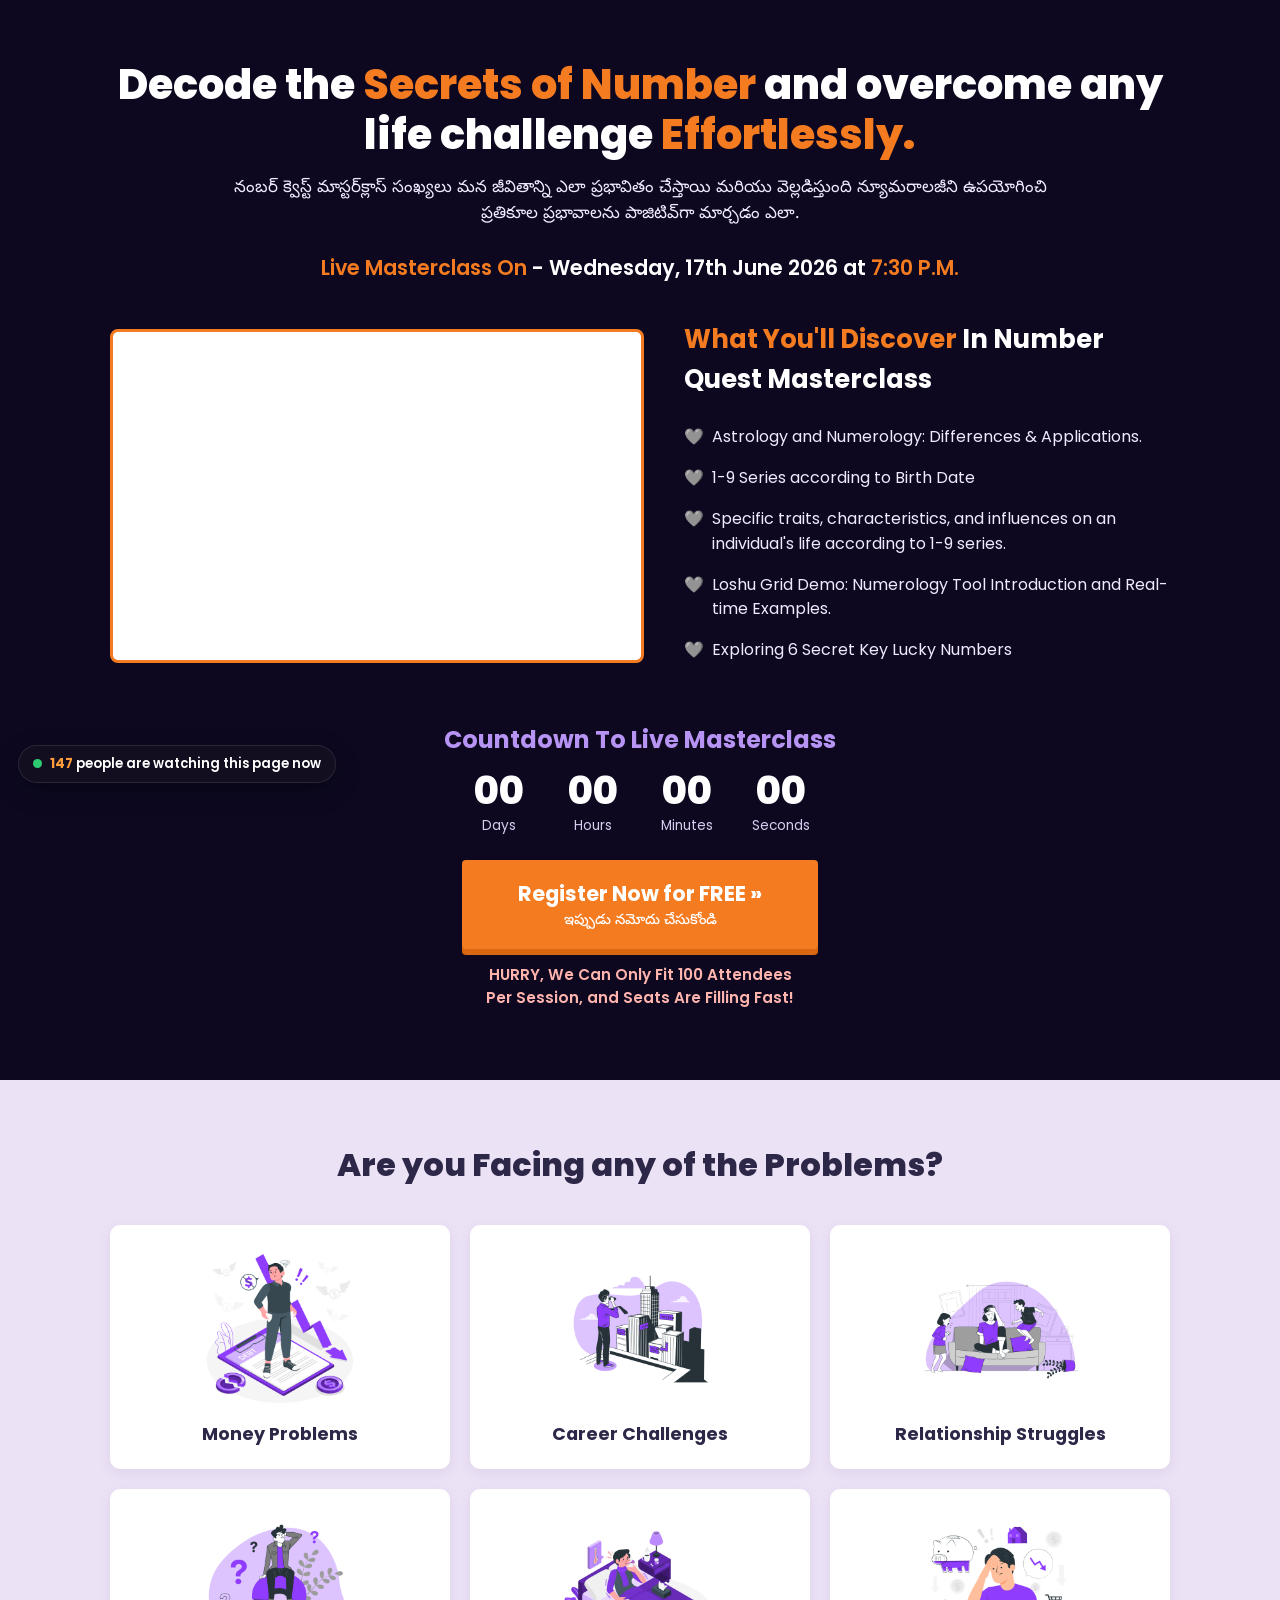
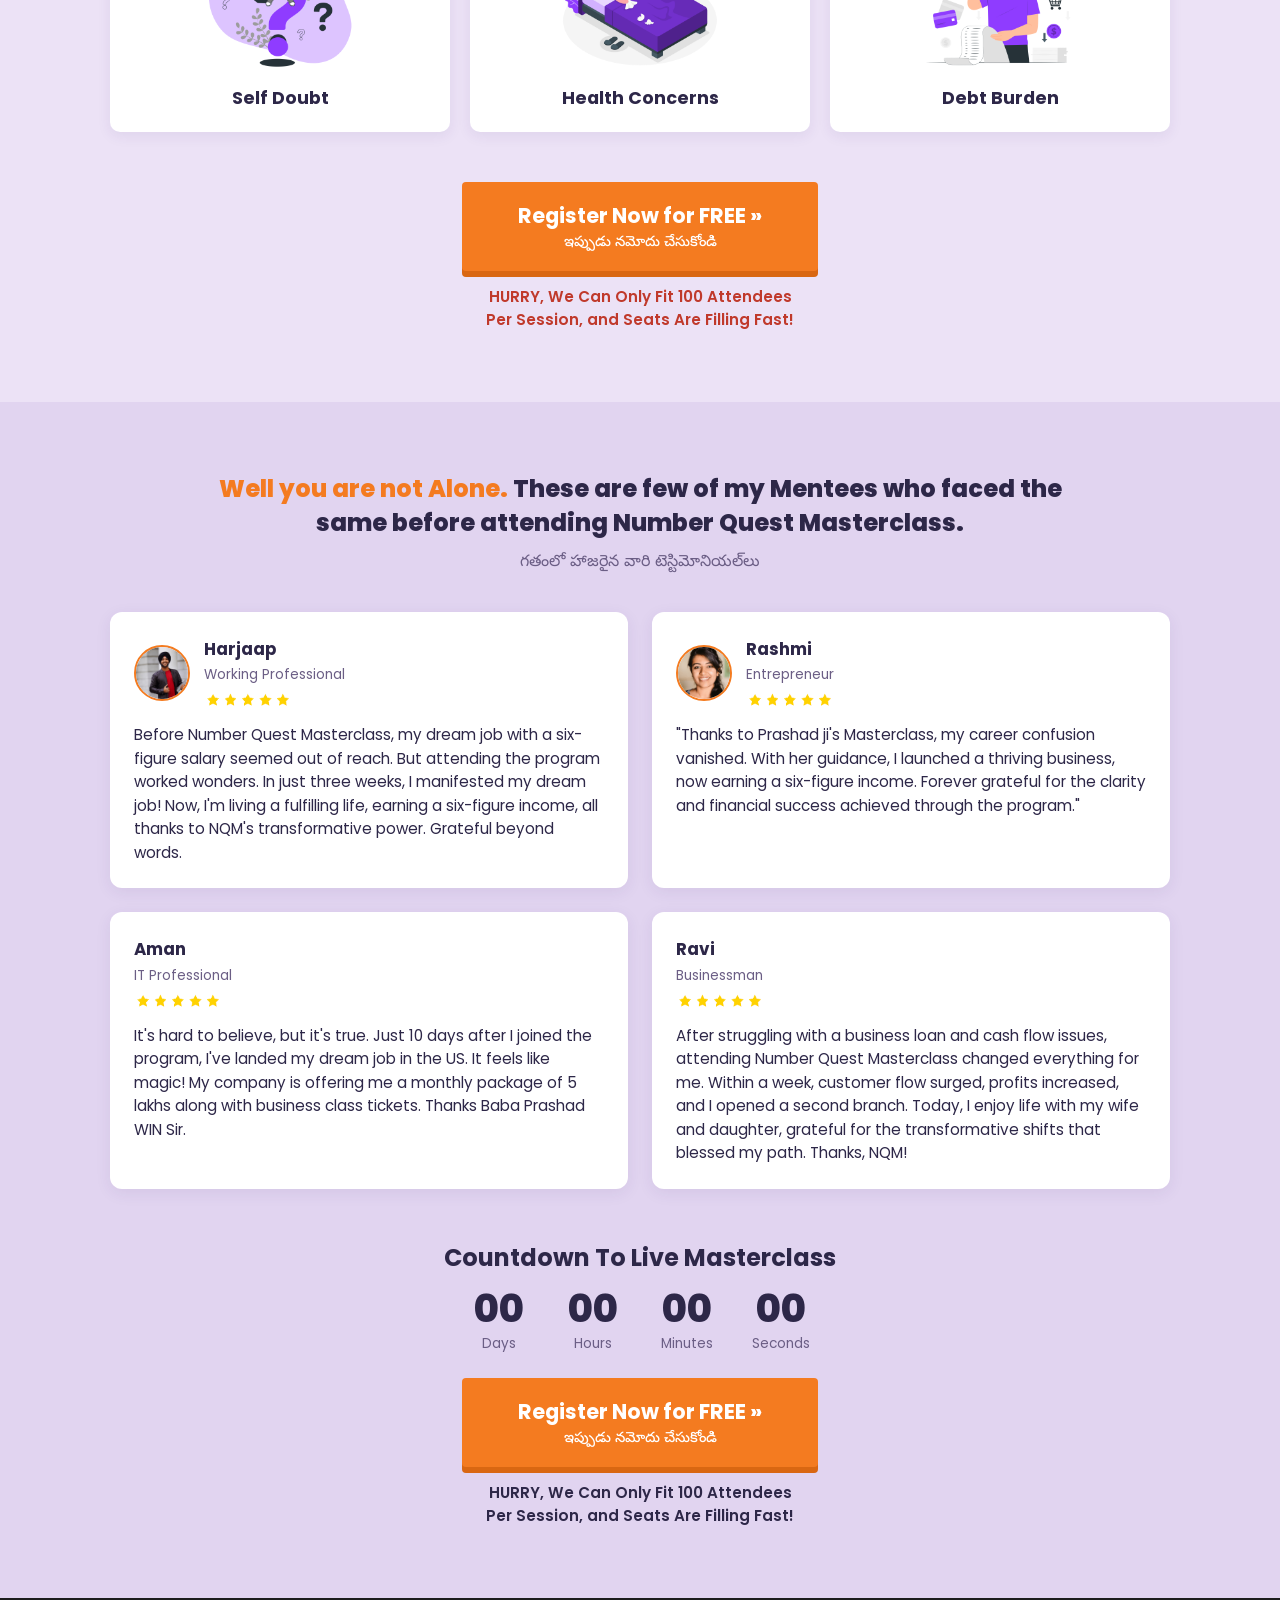
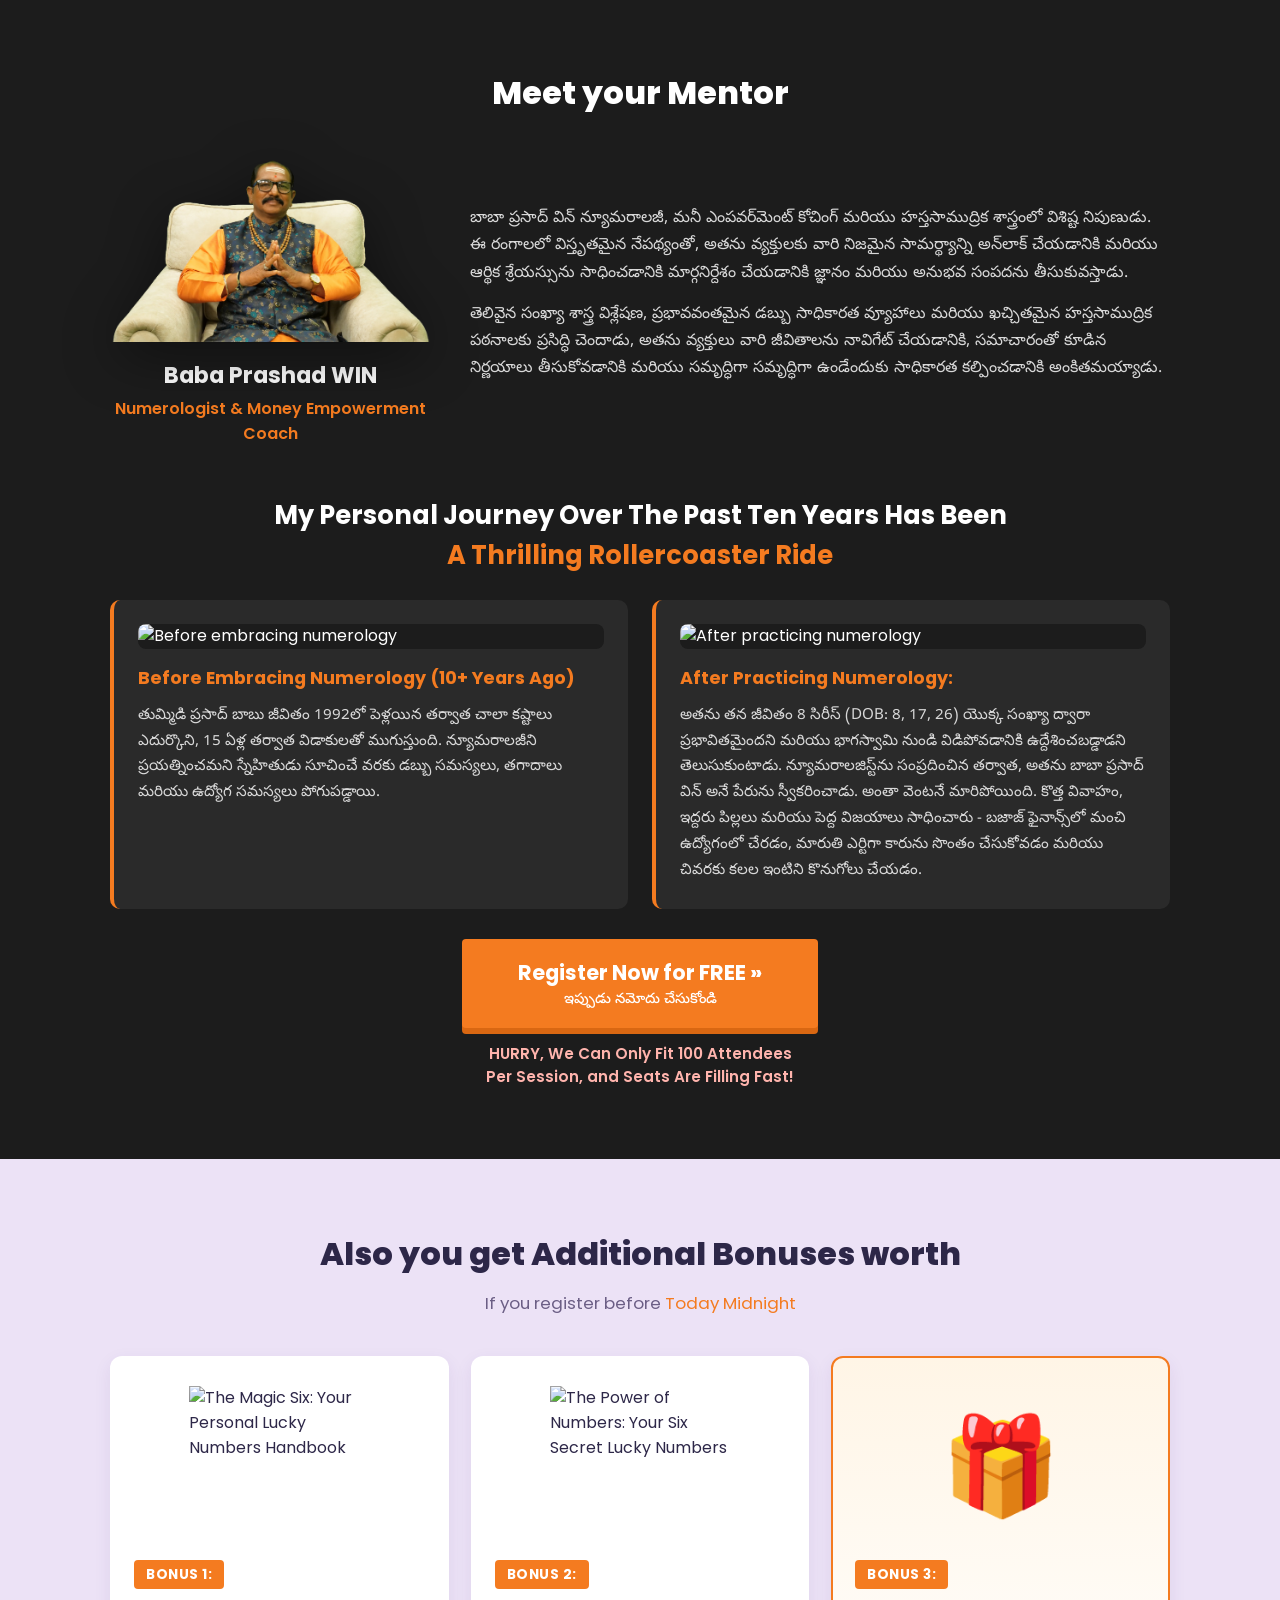
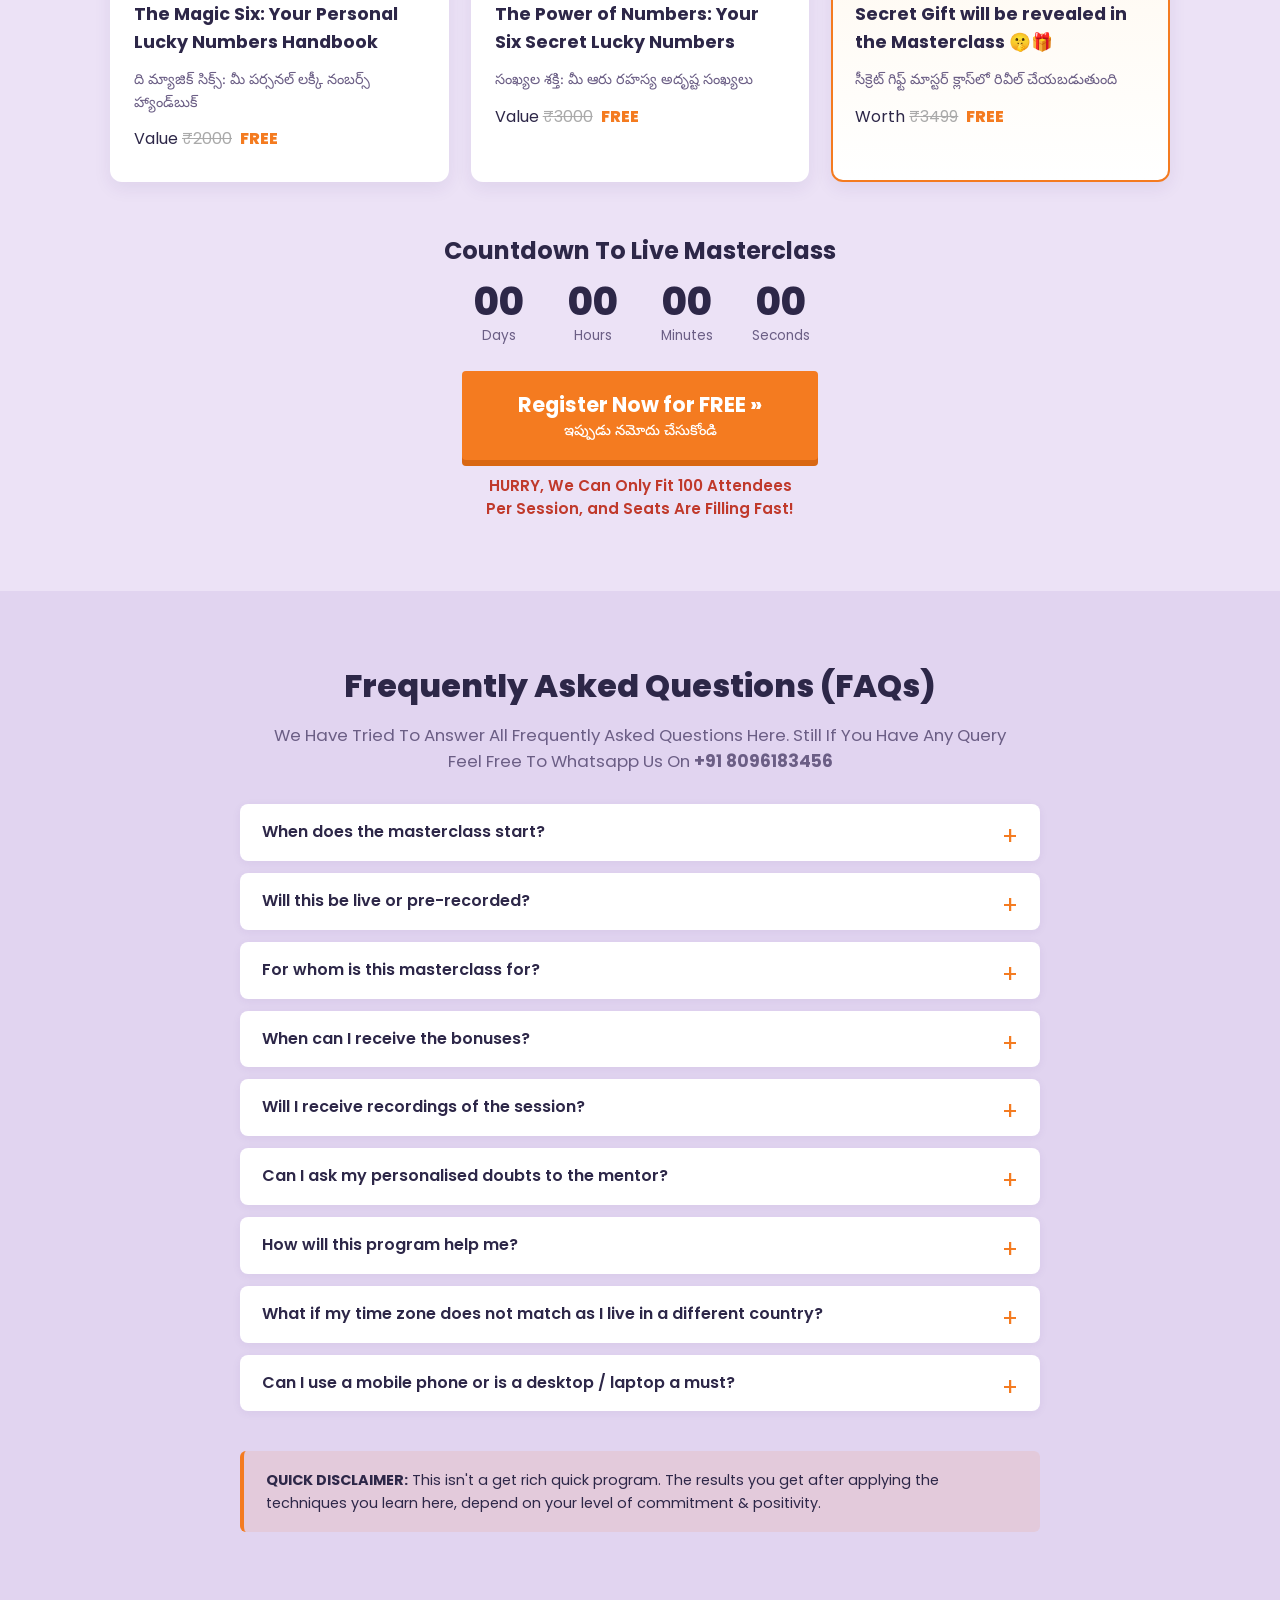
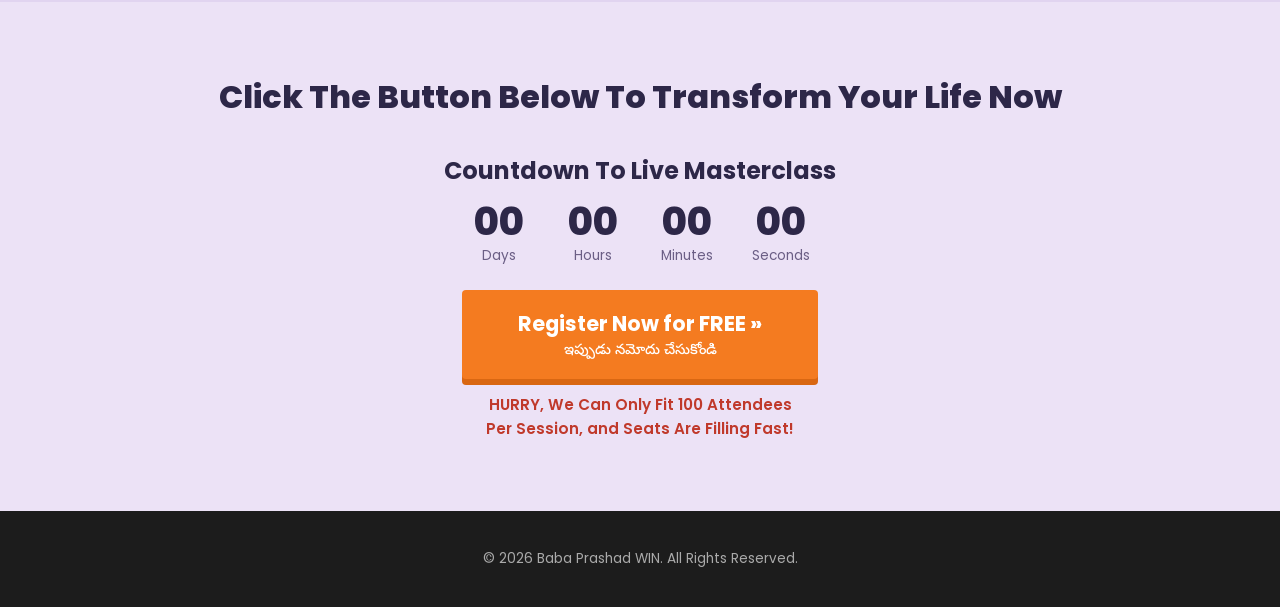
==== commit 7f270505: "Add weekly auto-reschedule of webinar date via GitHub Action - Render all visible dates from single " ====
--- a/index.html
+++ b/index.html
@@ -21,7 +21,7 @@
         నంబర్ క్వెస్ట్ మాస్టర్‌క్లాస్ సంఖ్యలు మన జీవితాన్ని ఎలా ప్రభావితం చేస్తాయి మరియు వెల్లడిస్తుంది న్యూమరాలజీని ఉపయోగించి ప్రతికూల ప్రభావాలను పాజిటివ్‌గా మార్చడం ఎలా.
       </p>
       <p class="live-on">
-        <span class="accent">Live Masterclass On</span> - Wednesday, 11th March, 2026 at <span class="accent">7:30 P.M.</span>
+        <span class="accent">Live Masterclass On</span> - <span data-webinar-date="date"></span> at <span class="accent" data-webinar-date="time"></span>
       </p>
 
       <div class="hero-grid">
@@ -269,7 +269,7 @@
       </p>
 
       <div class="faq-list">
-        <details><summary>When does the masterclass start?</summary><p>The masterclass starts on Wednesday, 11th March, 2026 at 7:30 P.M. You'll receive an email with the joining link after you register.</p></details>
+        <details><summary>When does the masterclass start?</summary><p>The masterclass starts on <span data-webinar-date="full"></span>. You'll receive an email with the joining link after you register.</p></details>
         <details><summary>Will this be live or pre-recorded?</summary><p>This is a 100% LIVE masterclass conducted by Baba Prashad WIN. You'll be able to interact and ask questions during the session.</p></details>
         <details><summary>For whom is this masterclass for?</summary><p>This masterclass is for anyone facing money problems, career challenges, relationship struggles, self-doubt, health concerns or debt burden and wants to use numerology to transform their life.</p></details>
         <details><summary>When can I receive the bonuses?</summary><p>You'll receive Bonus 1 &amp; Bonus 2 immediately after registration via email. Bonus 3 will be revealed during the live masterclass.</p></details>
@@ -368,6 +368,14 @@
     </div>
   </div>
 
+  <!-- ===== STICKY MOBILE CTA (always visible on phones) ===== -->
+  <div class="sticky-cta">
+    <button type="button" class="btn-cta js-open-popup">
+      Register Now for FREE <span class="cta-arrow">&raquo;</span>
+      <span class="te">ఇప్పుడు నమోదు చేసుకోండి</span>
+    </button>
+  </div>
+
   <script src="assets/script.js"></script>
 </body>
 </html>
--- a/assets/style.css
+++ b/assets/style.css
@@ -126,7 +126,7 @@
 }
 
 .discover-list li::before {
-  content: "\2713";
+  content: "\1FA76";
   position: absolute;
   left: 0;
   top: 8px;
@@ -994,6 +994,14 @@
   gap: 10px;
   max-width: 320px;
   pointer-events: none;
+  opacity: 0;
+  transform: translateY(12px);
+  transition: opacity 0.3s ease, transform 0.3s ease;
+}
+
+.social-proof.visible {
+  opacity: 1;
+  transform: translateY(0);
 }
 
 .live-viewers {
@@ -1079,6 +1087,7 @@
 @media (prefers-reduced-motion: reduce) {
   .live-dot { animation: none; }
   .signup-toast { transition: opacity 0.2s ease; }
+  .social-proof { transition: opacity 0.2s ease; }
 }
 
 @media (max-width: 600px) {
@@ -1089,6 +1098,33 @@
     max-width: none;
   }
 }
+
+/* ============ STICKY MOBILE CTA ============ */
+/* Hidden on desktop; revealed only on mobile via media query below */
+.sticky-cta {
+  display: none;
+  position: fixed;
+  left: 0;
+  right: 0;
+  bottom: 0;
+  z-index: 950;
+  padding: 10px 14px calc(10px + env(safe-area-inset-bottom));
+  background: rgba(13, 8, 32, 0.92);
+  backdrop-filter: blur(6px);
+  -webkit-backdrop-filter: blur(6px);
+  border-top: 1px solid rgba(255, 255, 255, 0.08);
+  box-shadow: 0 -6px 24px rgba(0, 0, 0, 0.35);
+}
+
+.sticky-cta .btn-cta {
+  display: block;
+  width: 100%;
+  padding: 13px 20px;
+  font-size: 1.05rem;
+  box-shadow: 0 4px 0 var(--accent-orange-dark);
+}
+
+.sticky-cta .btn-cta .te { font-size: 0.78rem; margin-top: 1px; }
 
 /* ============ FOOTER ============ */
 .site-footer {
@@ -1121,6 +1157,11 @@
   }
   .hero-primary-cta { display: block; }
   .hero-primary-cta .btn-cta { width: 100%; max-width: 460px; }
+  /* Always-visible sticky CTA so the button is on screen the moment users land */
+  .sticky-cta { display: block; }
+  body { padding-bottom: 78px; }
+  /* Lift social proof above the sticky bar */
+  .social-proof { bottom: 84px; }
   .problems-grid { grid-template-columns: repeat(2, 1fr); }
   .countdown { gap: 12px; }
   .countdown > div { min-width: 60px; }
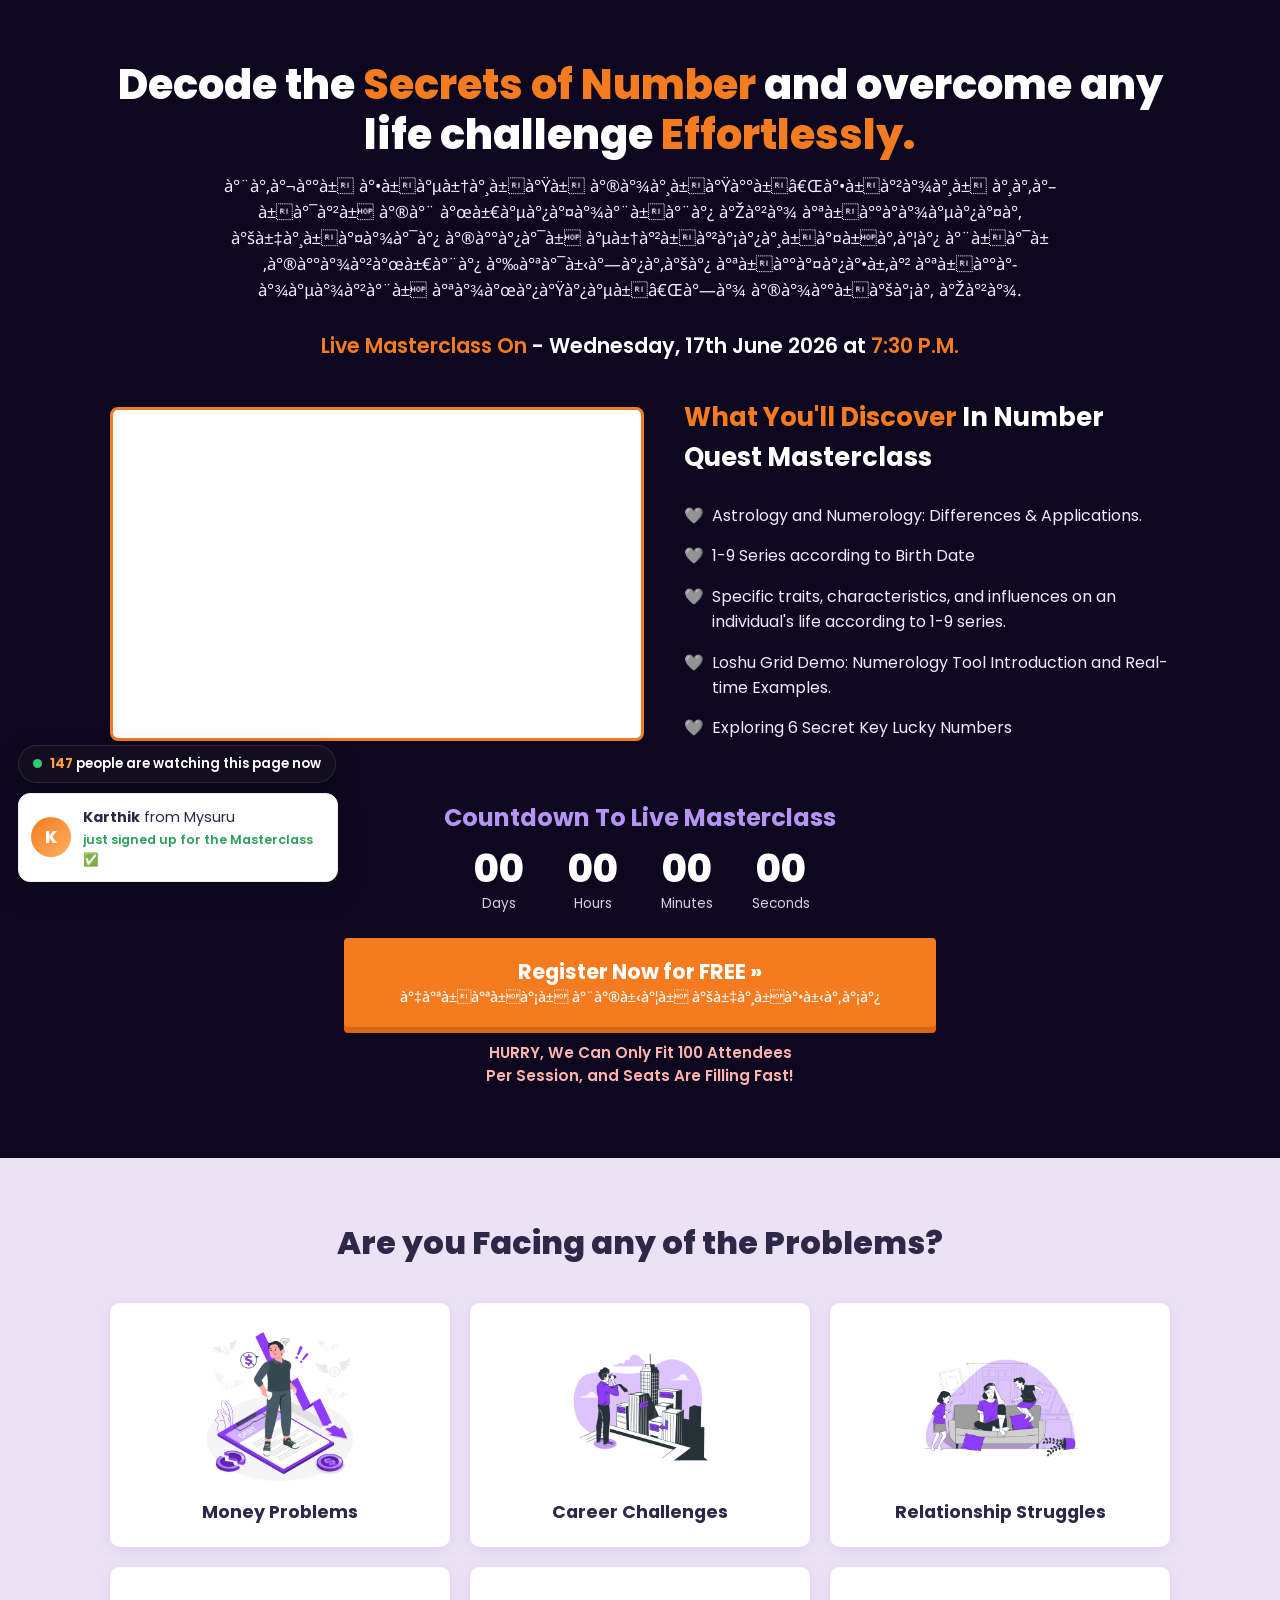
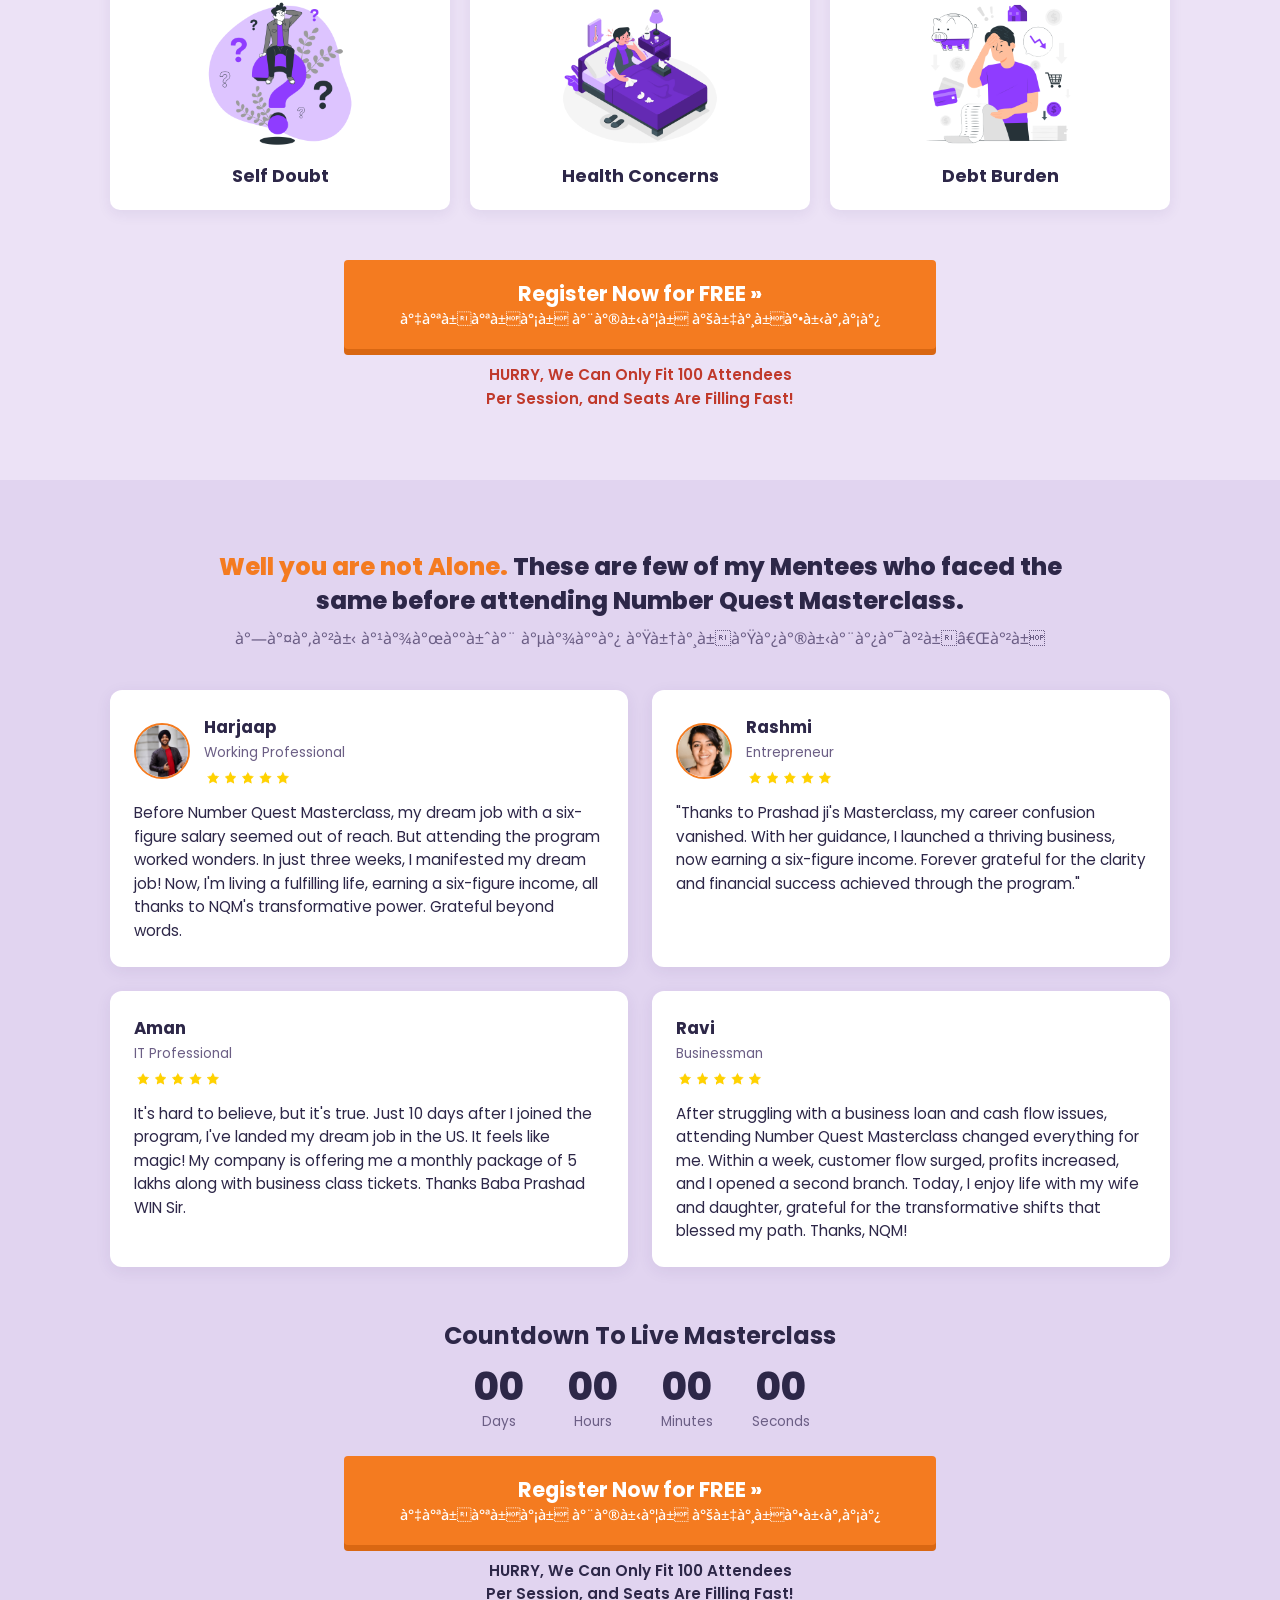
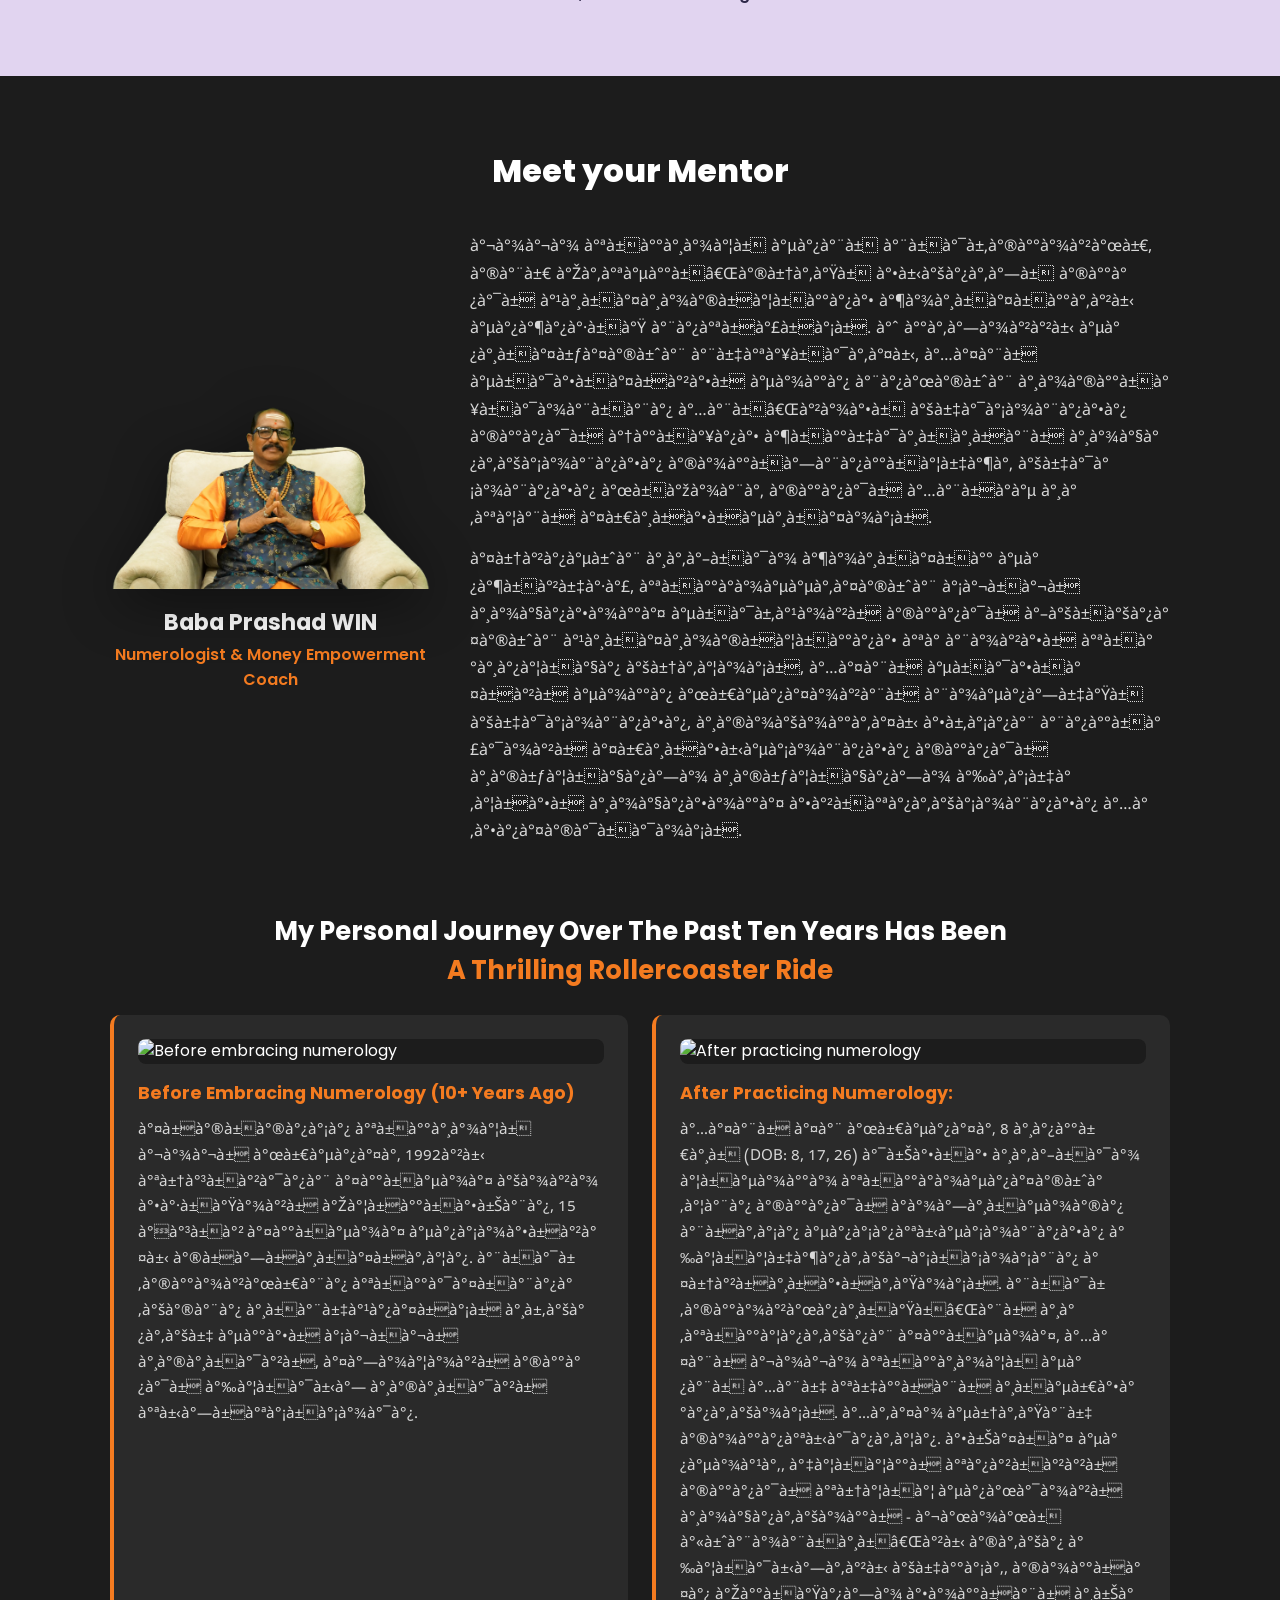
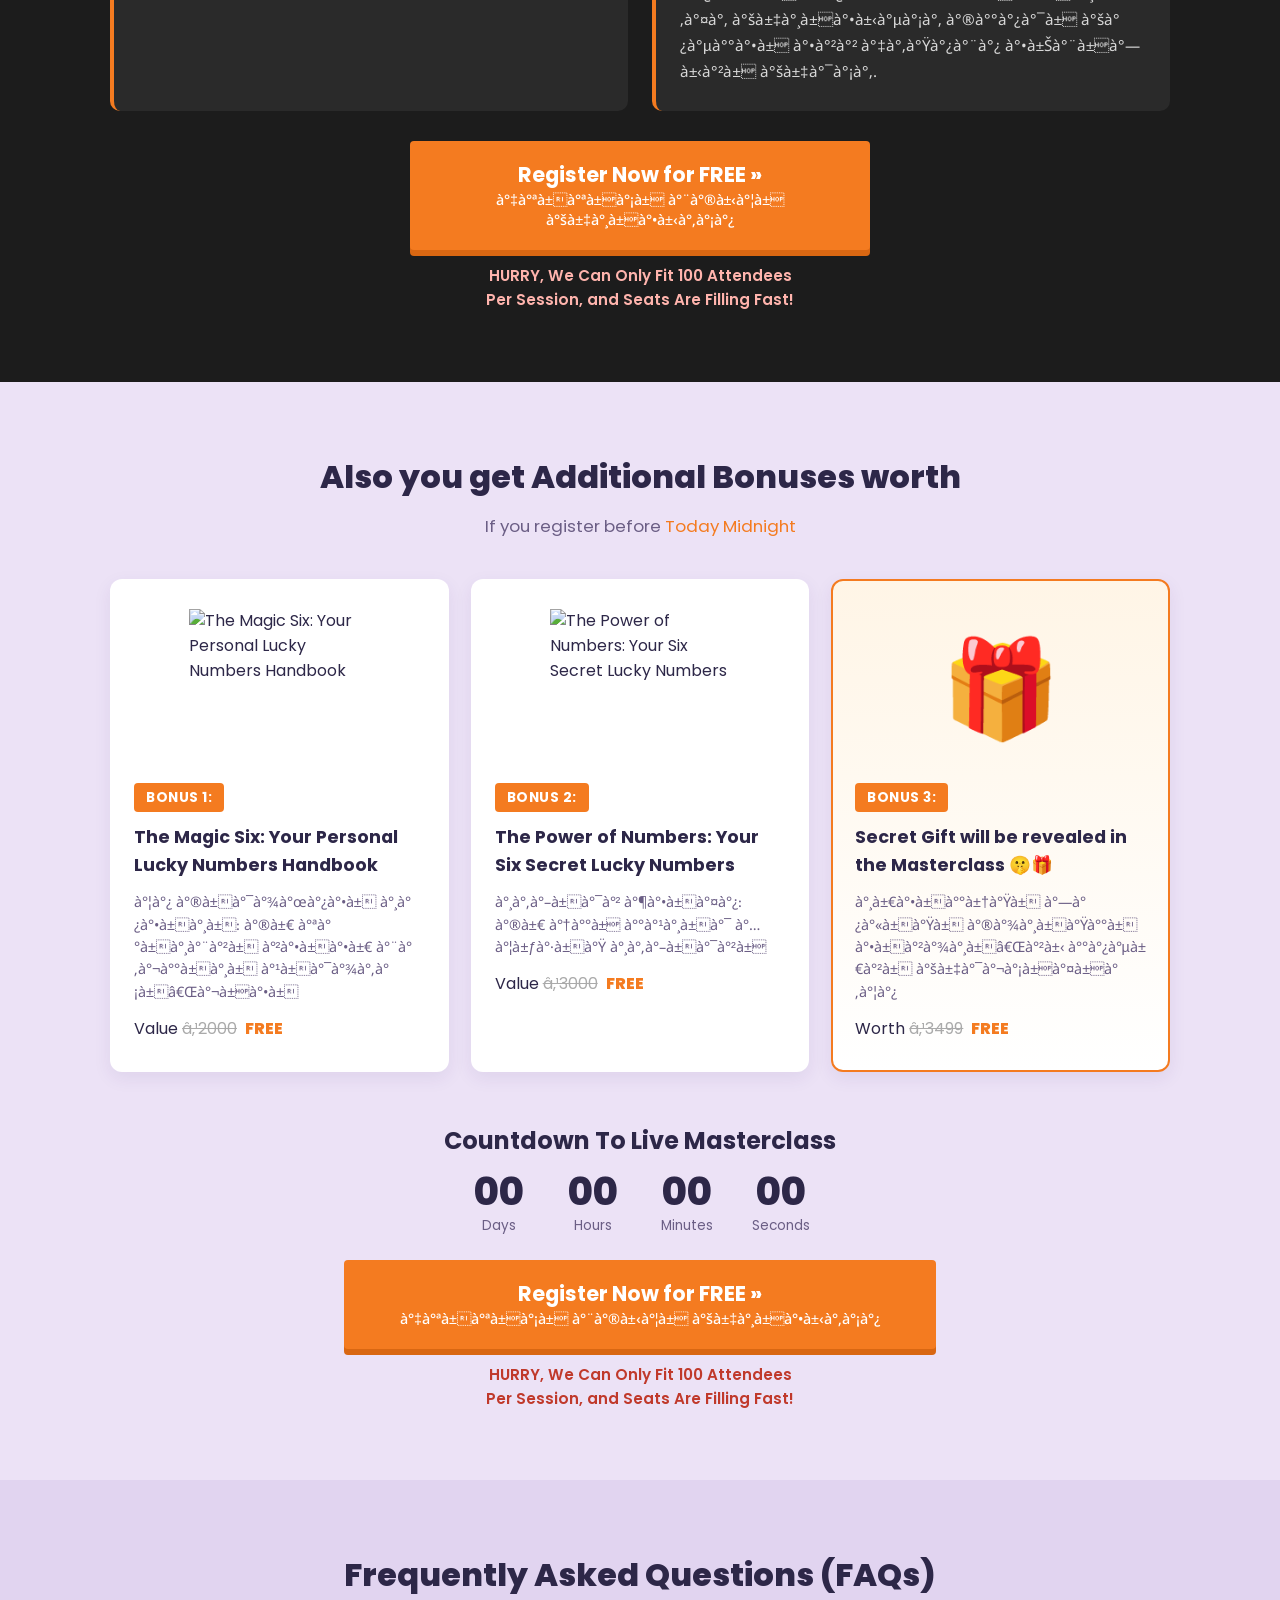
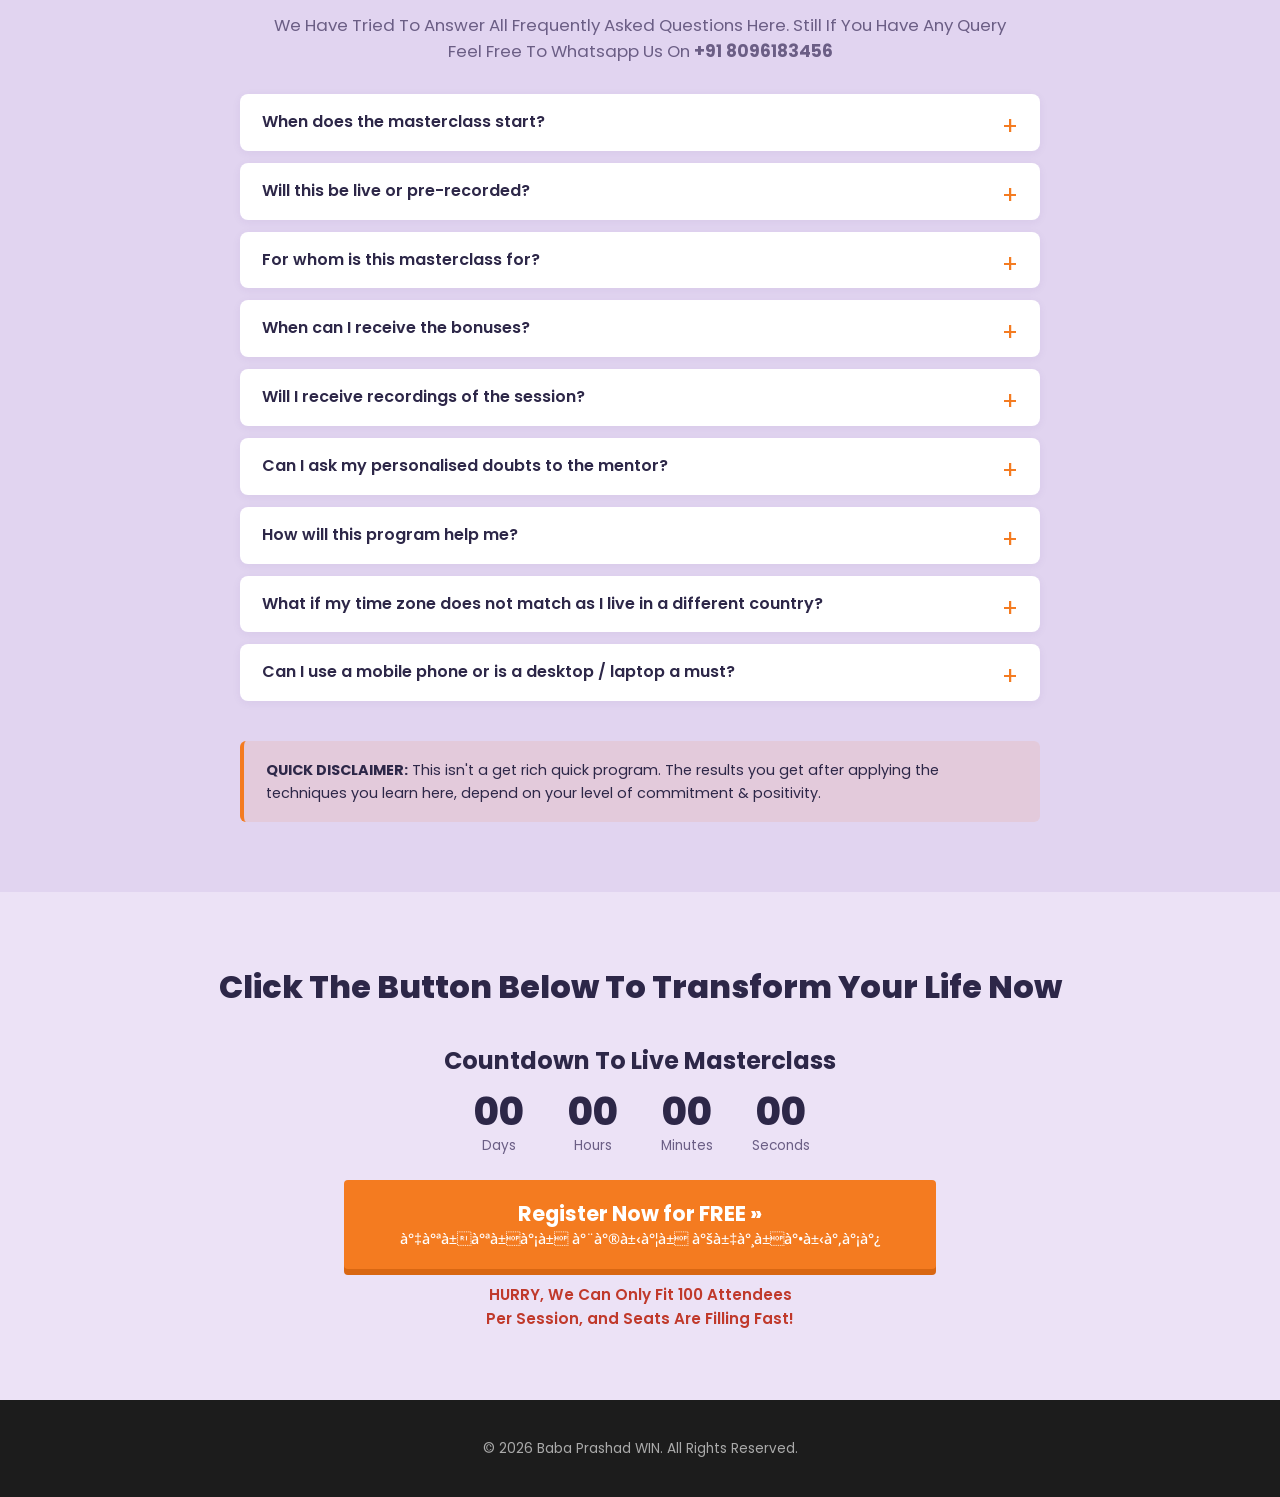
==== commit 8287c992: "Add Google tag, Microsoft Clarity, and Meta Pixel tracking codes Adds the analytics/tracking snippet" ====
--- a/index.html
+++ b/index.html
@@ -1,6 +1,39 @@
 <!DOCTYPE html>
 <html lang="en">
 <head>
+  <!-- Google tag (gtag.js) -->
+  <script async src="https://www.googletagmanager.com/gtag/js?id=G-XGRT1D3FVW"></script>
+  <script>
+    window.dataLayer = window.dataLayer || [];
+    function gtag(){dataLayer.push(arguments);}
+    gtag('js', new Date());
+
+    gtag('config', 'G-XGRT1D3FVW');
+  </script>
+  <script type="text/javascript">
+      (function(c,l,a,r,i,t,y){
+          c[a]=c[a]||function(){(c[a].q=c[a].q||[]).push(arguments)};
+          t=l.createElement(r);t.async=1;t.src="https://www.clarity.ms/tag/"+i;
+          y=l.getElementsByTagName(r)[0];y.parentNode.insertBefore(t,y);
+      })(window, document, "clarity", "script", "n6623kxq4e");
+  </script>
+  <!-- Meta Pixel Code -->
+  <script>
+  !function(f,b,e,v,n,t,s)
+  {if(f.fbq)return;n=f.fbq=function(){n.callMethod?
+  n.callMethod.apply(n,arguments):n.queue.push(arguments)};
+  if(!f._fbq)f._fbq=n;n.push=n;n.loaded=!0;n.version='2.0';
+  n.queue=[];t=b.createElement(e);t.async=!0;
+  t.src=v;s=b.getElementsByTagName(e)[0];
+  s.parentNode.insertBefore(t,s)}(window, document,'script',
+  'https://connect.facebook.net/en_US/fbevents.js');
+  fbq('init', '275547391742476');
+  fbq('track', 'PageView');
+  </script>
+  <noscript><img height="1" width="1" style="display:none"
+  src="https://www.facebook.com/tr?id=275547391742476&ev=PageView&noscript=1"
+  /></noscript>
+  <!-- End Meta Pixel Code -->
   <meta charset="UTF-8" />
   <meta name="viewport" content="width=device-width, initial-scale=1.0" />
   <title>Free Masterclass | Number Quest Masterclass</title>
--- a/assets/style.css
+++ b/assets/style.css
@@ -713,7 +713,7 @@
   text-align: center;
 }
 
-.thank-you-hero h1 { font-size: 3rem; margin: 0 0 14px; }
+.thank-you-hero h1 { font-size: 3rem; margin: 0 0 14px; color: #1d0044; }
 .thank-you-hero .next-steps { margin-top: 40px; }
 .thank-you-hero .grid-3 {
   display: grid;
@@ -739,6 +739,118 @@
   text-decoration: none;
   font-weight: 700;
   box-shadow: 0 6px 0 var(--accent-orange-dark);
+}
+
+/* ---- Thank-you WhatsApp focus ---- */
+.ty-connect-title {
+  margin: 36px 0 10px;
+  font-size: 1.5rem;
+  color: var(--accent-orange);
+}
+
+.ty-connect-text {
+  max-width: 680px;
+  margin-left: auto;
+  margin-right: auto;
+}
+
+.btn-whatsapp {
+  display: inline-flex;
+  align-items: center;
+  justify-content: center;
+  gap: 12px;
+  margin-top: 26px;
+  background: #25d366;
+  color: #fff;
+  padding: 18px 44px;
+  border-radius: 10px;
+  text-decoration: none;
+  font-weight: 800;
+  font-size: 1.4rem;
+  box-shadow: 0 8px 24px rgba(37, 211, 102, 0.45);
+  transition: transform 0.15s ease, box-shadow 0.15s ease, background 0.15s ease;
+  animation: wa-pulse 1.6s ease-in-out infinite;
+  position: relative;
+  overflow: hidden;
+}
+
+.btn-whatsapp .wa-icon {
+  width: 30px;
+  height: 30px;
+  flex-shrink: 0;
+  animation: wa-icon-bounce 1.6s ease-in-out infinite;
+}
+
+.btn-whatsapp:hover {
+  background: #1ebe5b;
+  transform: translateY(-2px);
+  box-shadow: 0 12px 30px rgba(37, 211, 102, 0.55);
+}
+
+/* Sweeping shine across the WhatsApp button */
+.btn-whatsapp::before {
+  content: "";
+  position: absolute;
+  top: 0;
+  left: -75%;
+  width: 50%;
+  height: 100%;
+  background: linear-gradient(
+    120deg,
+    rgba(255, 255, 255, 0) 0%,
+    rgba(255, 255, 255, 0.55) 50%,
+    rgba(255, 255, 255, 0) 100%
+  );
+  transform: skewX(-20deg);
+  animation: wa-shine 2.6s ease-in-out infinite;
+}
+
+@keyframes wa-shine {
+  0% { left: -75%; }
+  35%, 100% { left: 130%; }
+}
+
+@keyframes wa-icon-bounce {
+  0%, 100% { transform: rotate(0deg) scale(1); }
+  50% { transform: rotate(-8deg) scale(1.12); }
+}
+
+@keyframes wa-pulse {
+  0%, 100% { transform: scale(1); box-shadow: 0 8px 24px rgba(37, 211, 102, 0.45), 0 0 0 0 rgba(37, 211, 102, 0.5); }
+  50% { transform: scale(1.03); box-shadow: 0 8px 24px rgba(37, 211, 102, 0.45), 0 0 0 16px rgba(37, 211, 102, 0); }
+}
+
+.wa-note {
+  margin: 16px auto 0;
+  max-width: 560px;
+  font-size: 0.98rem;
+  color: var(--text-muted);
+  line-height: 1.5;
+}
+.wa-note strong { color: var(--accent-orange); }
+
+@media (prefers-reduced-motion: reduce) {
+  .btn-whatsapp,
+  .btn-whatsapp::before,
+  .btn-whatsapp .wa-icon {
+    animation: none;
+  }
+}
+
+/* Divider between the WhatsApp invite and the ZOOM-link note */
+.ty-divider {
+  border: none;
+  border-top: 1px solid rgba(70, 40, 120, 0.15);
+  max-width: 560px;
+  margin: 24px auto 0;
+}
+
+/* Sticky bottom WhatsApp CTA — guarantees the button is visible on first
+   landing on mobile, no matter how tall the hero content is */
+.sticky-cta .btn-whatsapp {
+  display: flex;
+  width: 100%;
+  margin-top: 0;
 }
 
 /* ============ POPUP MODAL ============ */
@@ -1168,6 +1280,18 @@
   .countdown .num { font-size: 1.8rem; }
   .btn-cta { padding: 16px 28px; font-size: 1.1rem; }
   .section-title { font-size: 1.5rem; }
+
+  /* ---- Thank-you page: trim the hero so the WhatsApp CTA needs no
+     scrolling, and hide the secondary "next steps" grid ---- */
+  .thank-you-hero { padding: 32px 0 24px; }
+  .thank-you-hero h1 { font-size: 1.9rem; margin: 0 0 10px; }
+  .thank-you-hero .live-on { margin: 0 0 8px; }
+  .thank-you-hero .sub-title { font-size: 0.95rem; }
+  .ty-connect-title { margin: 22px 0 8px; font-size: 1.2rem; }
+  .btn-whatsapp { padding: 14px 28px; font-size: 1.1rem; margin-top: 18px; }
+  .btn-whatsapp .wa-icon { width: 24px; height: 24px; }
+  .wa-note { margin-top: 12px; font-size: 0.9rem; }
+  .thank-you-hero .next-steps { display: none; }
 }
 
 @media (max-width: 540px) {
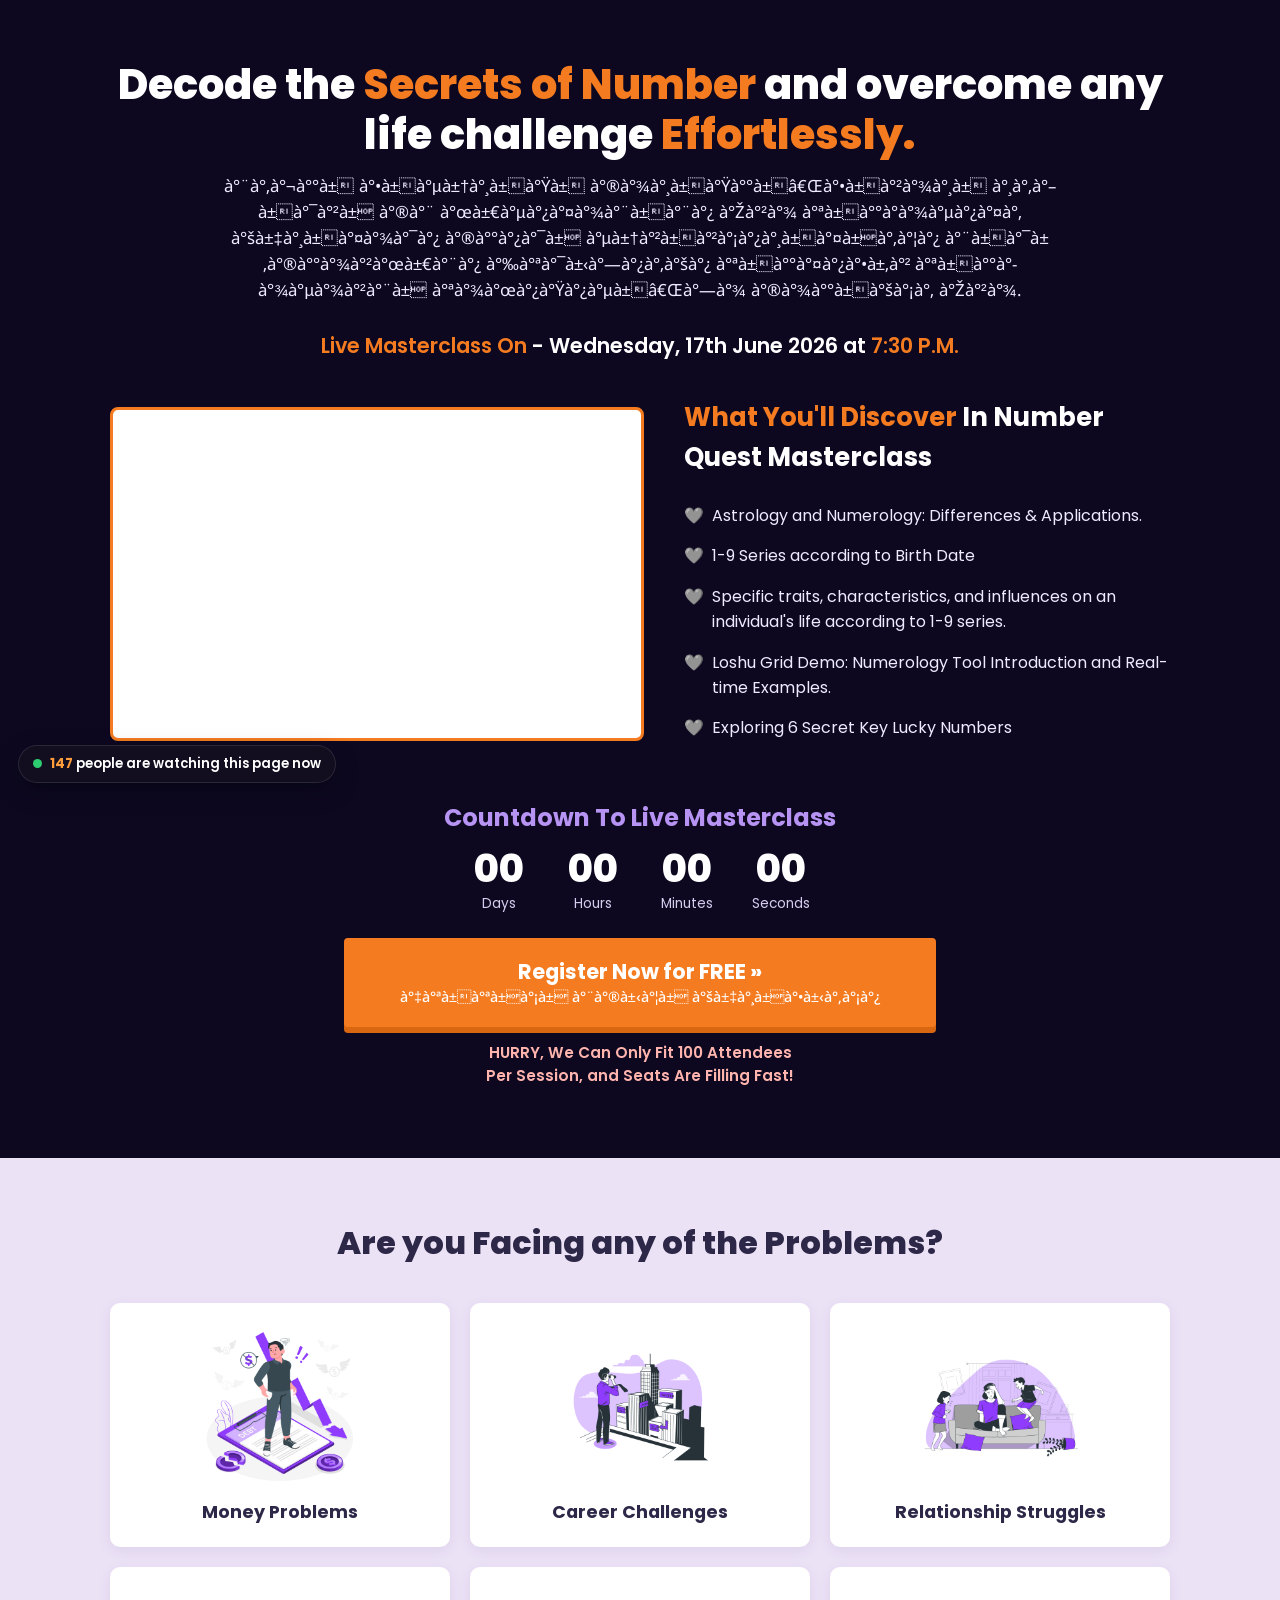
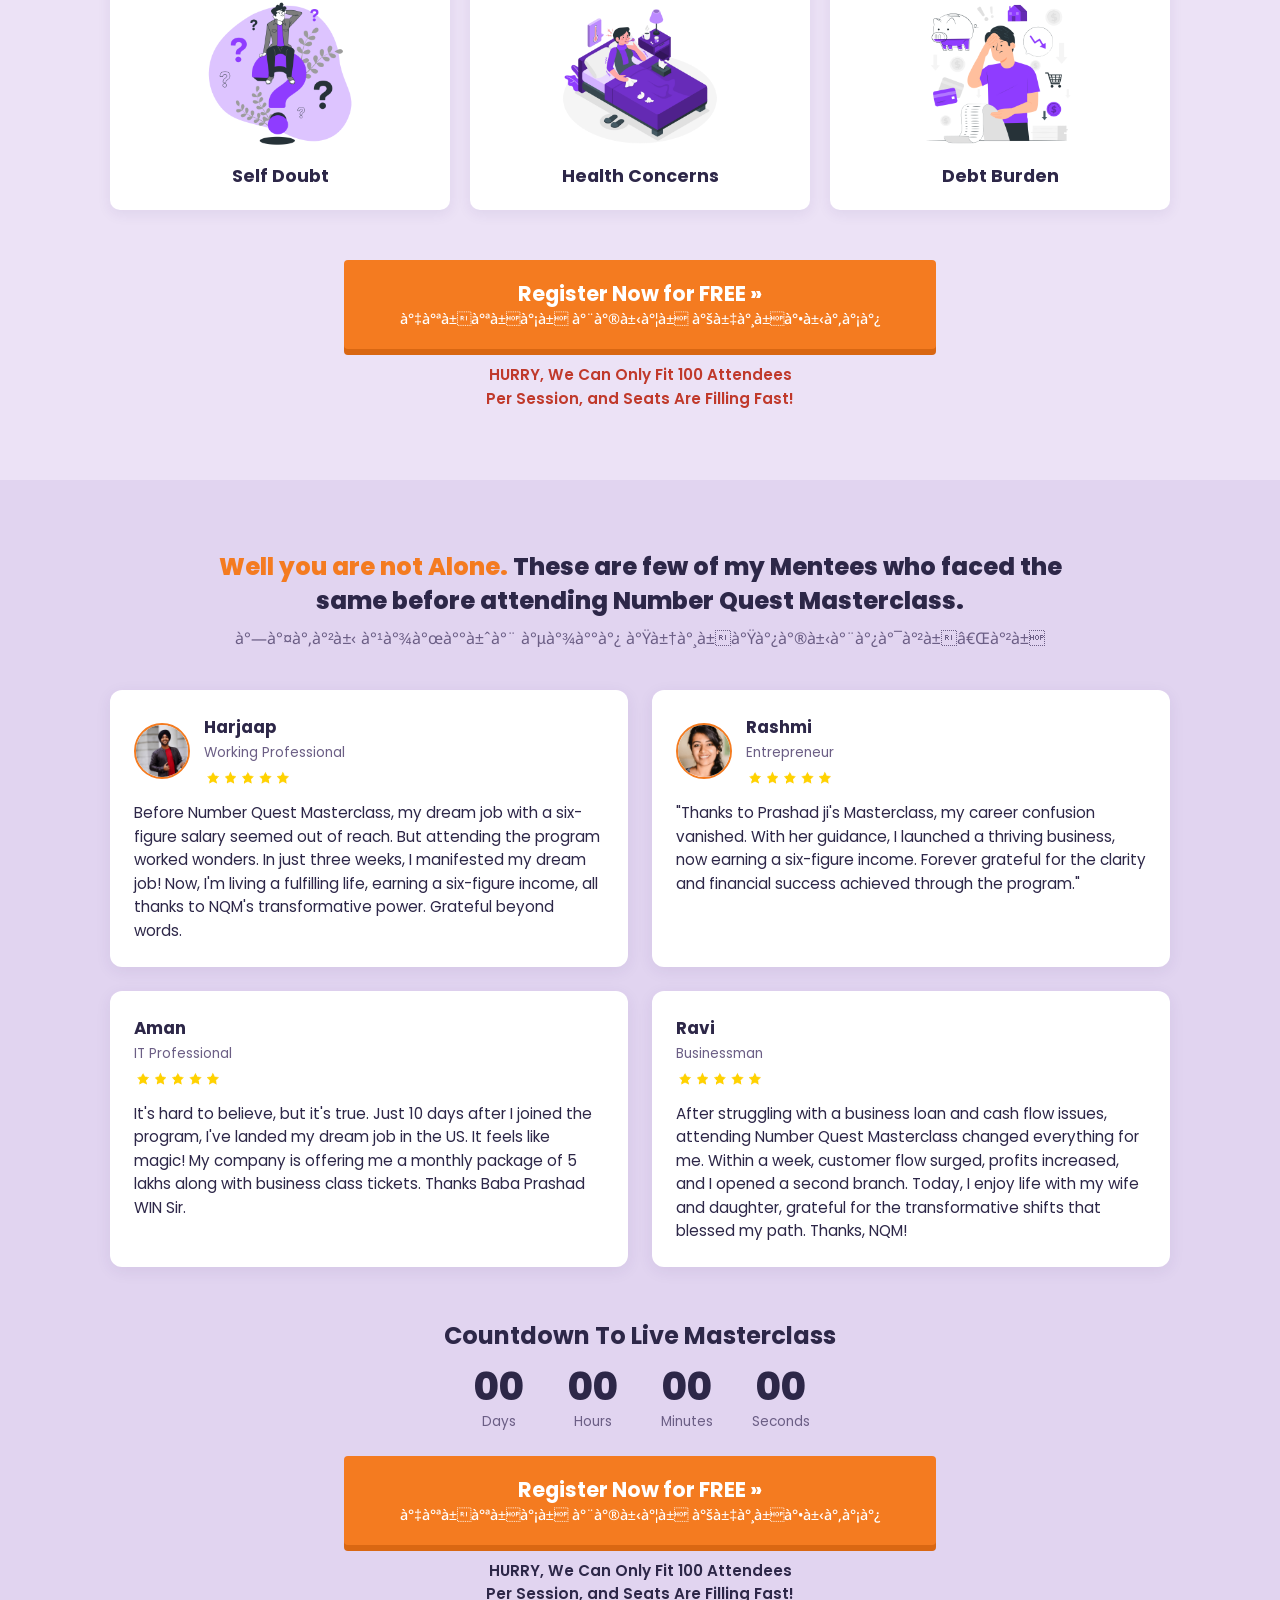
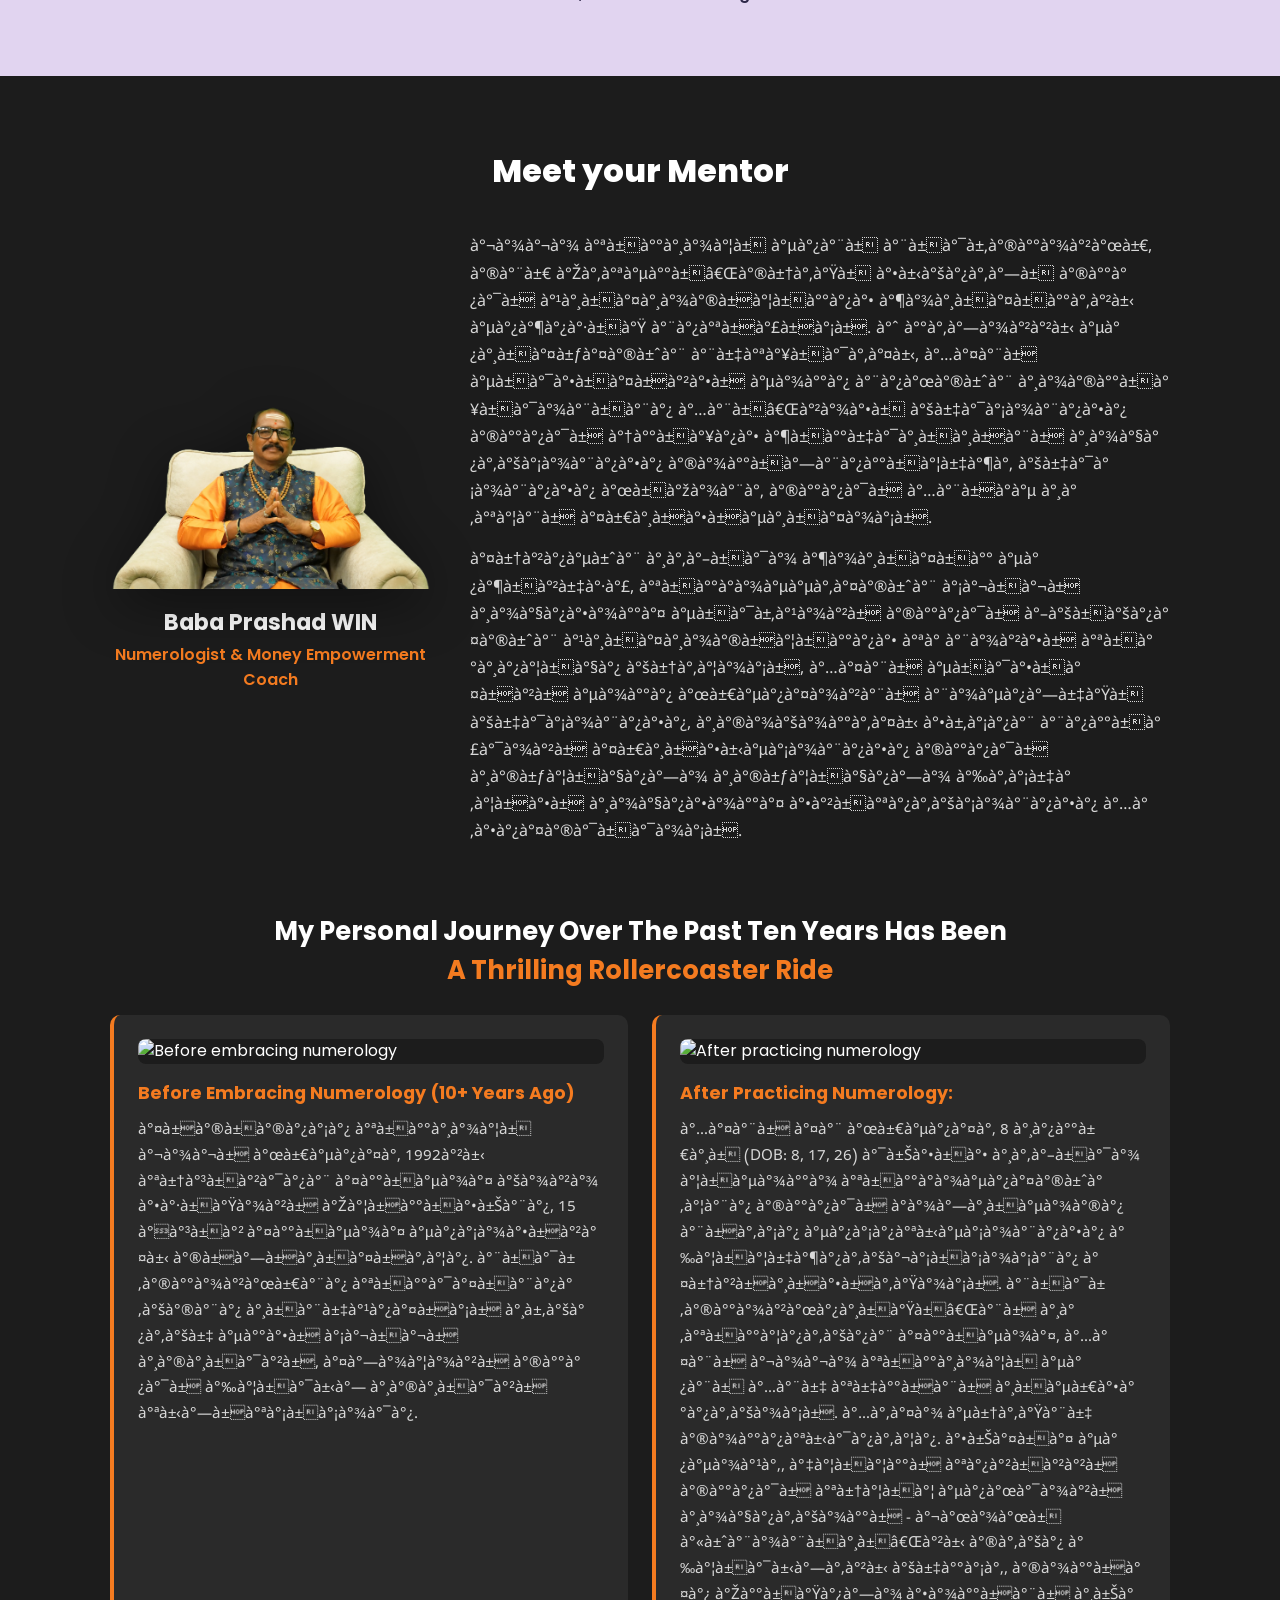
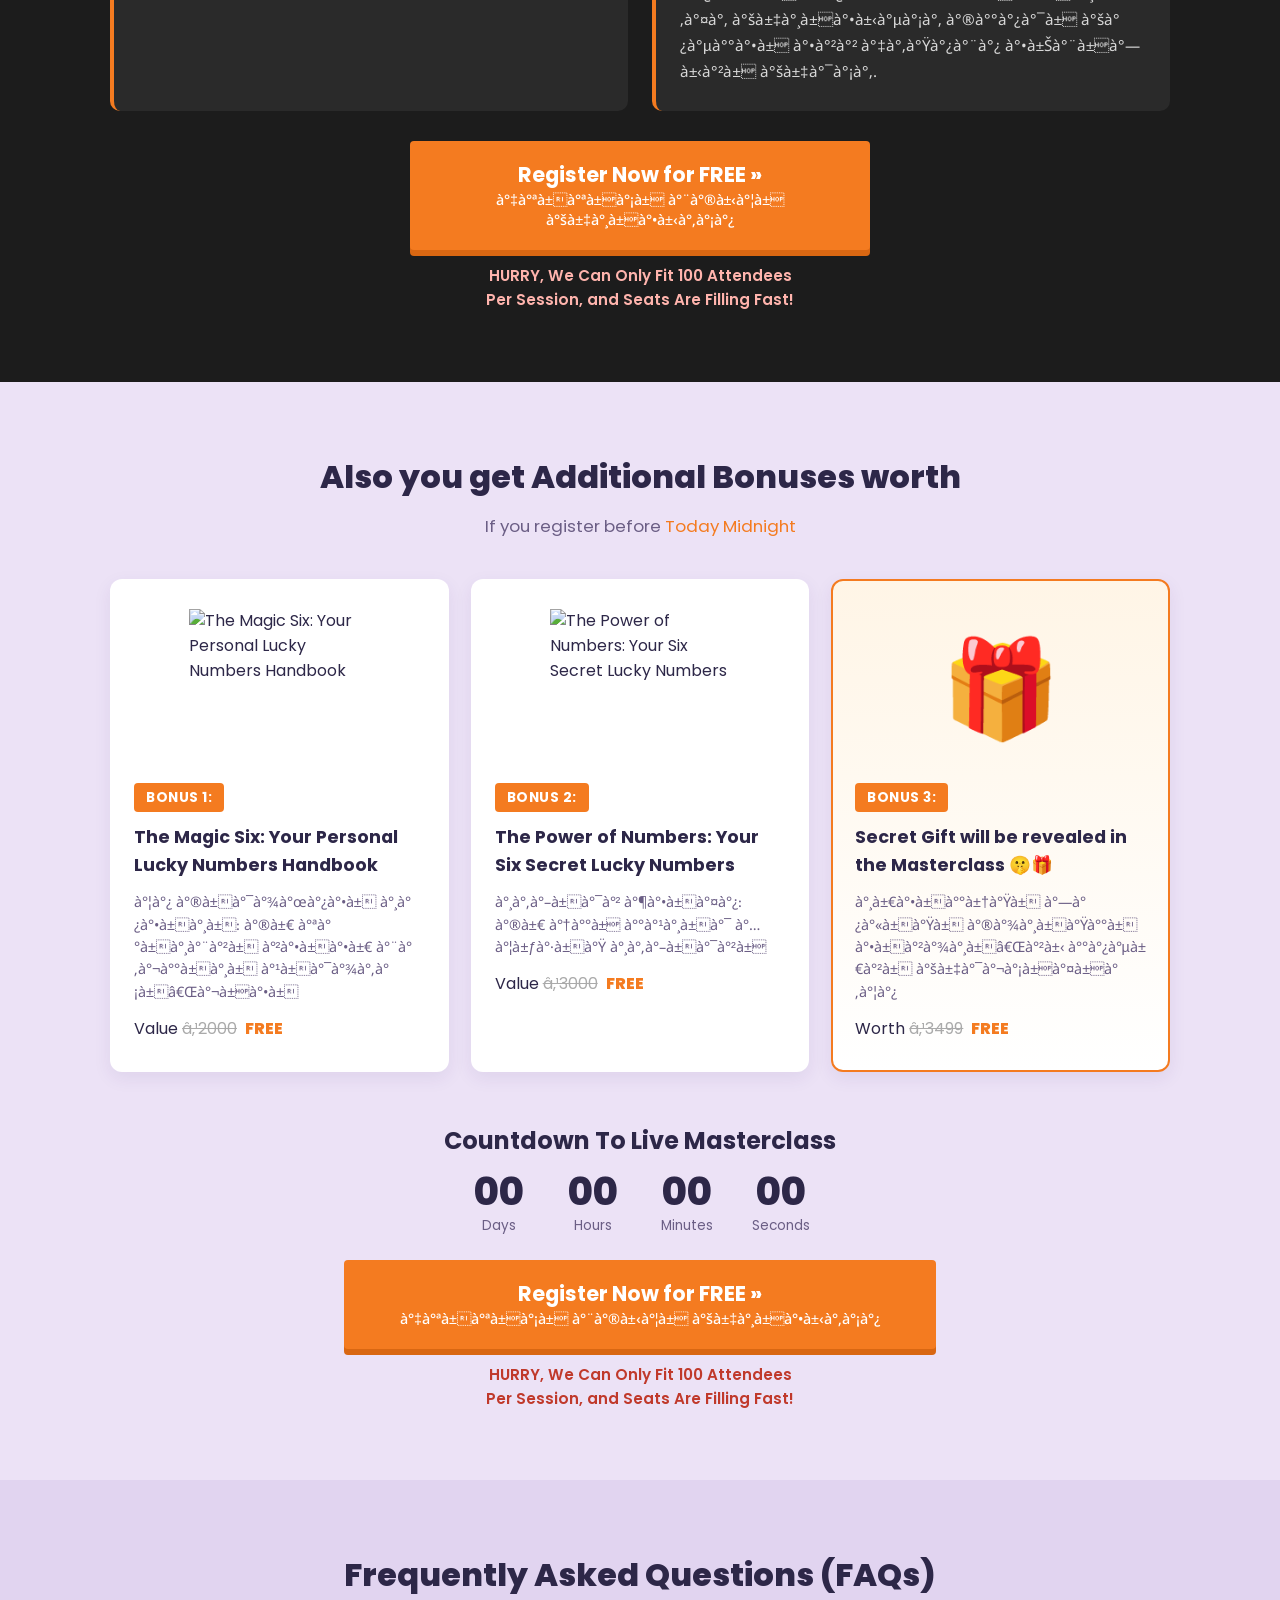
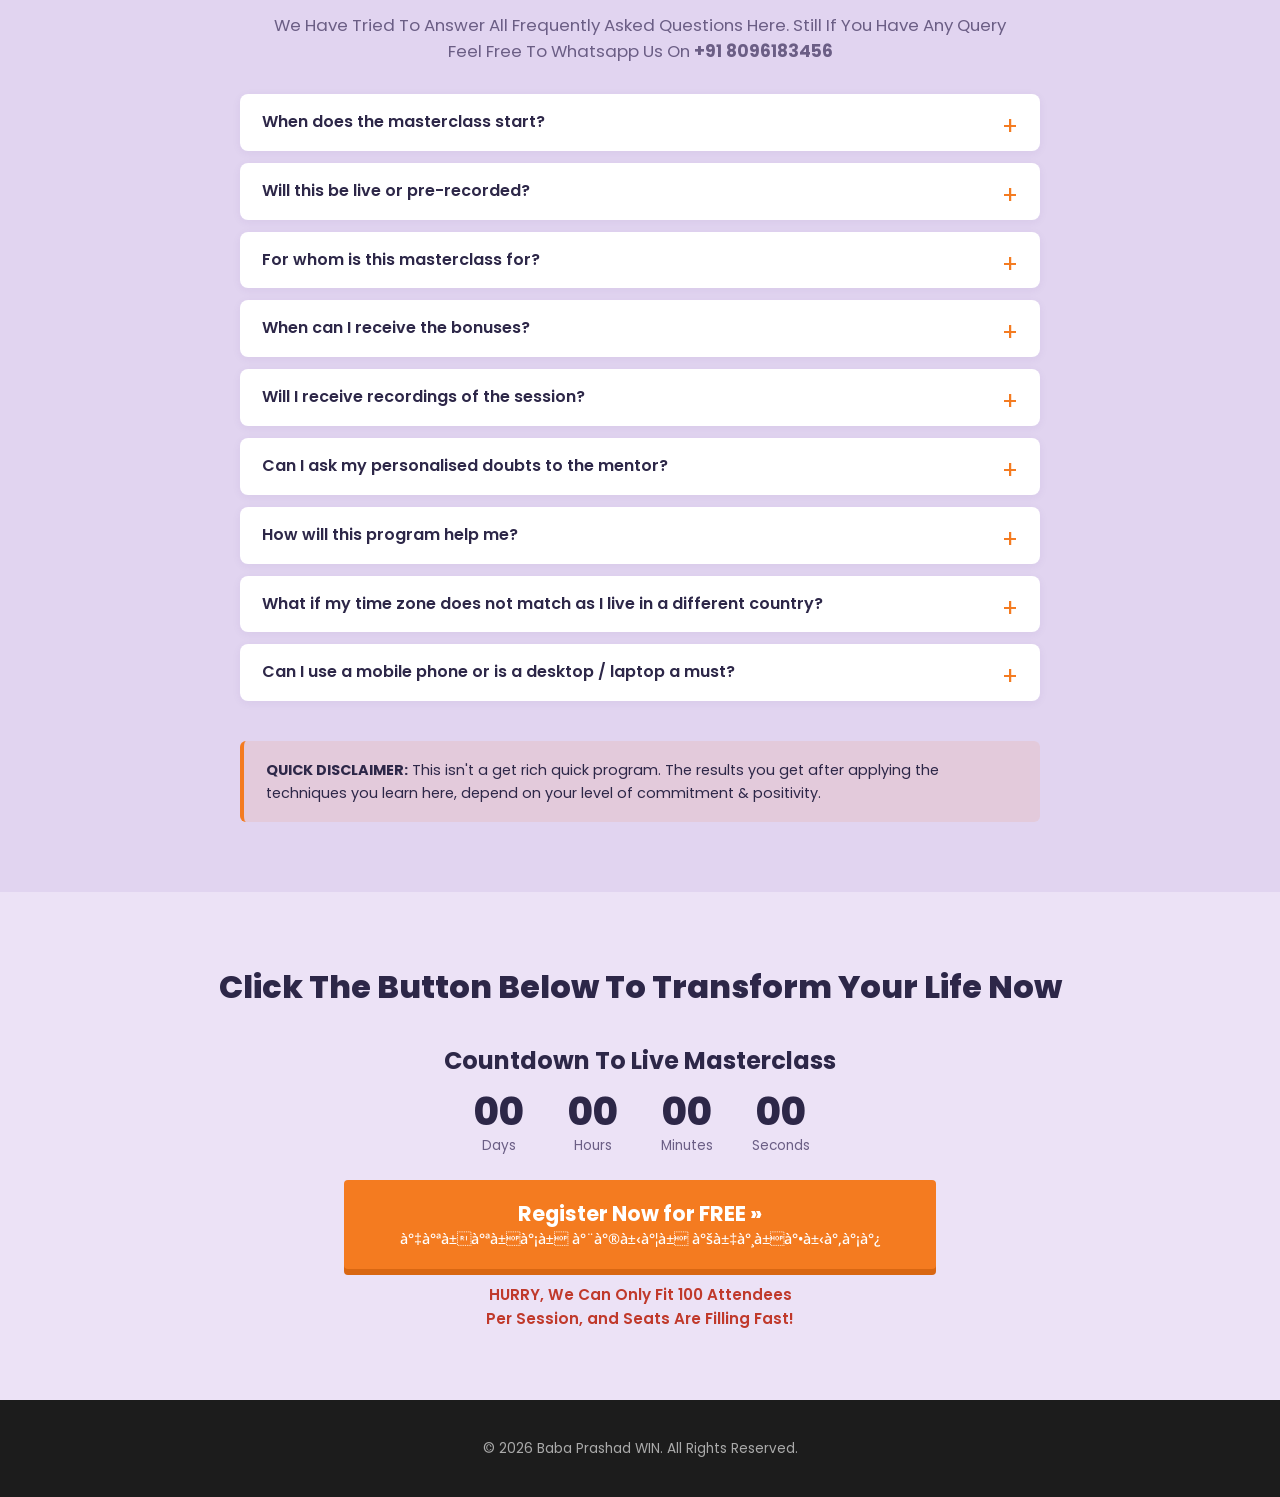
==== commit 94044343: "Point canonical/Open Graph URLs at the custom domain Now that nqm.kuberanummber.com is connected, li" ====
--- a/index.html
+++ b/index.html
@@ -37,6 +37,11 @@
   <meta charset="UTF-8" />
   <meta name="viewport" content="width=device-width, initial-scale=1.0" />
   <title>Free Masterclass | Number Quest Masterclass</title>
+  <link rel="canonical" href="https://nqm.kuberanummber.com/" />
+  <meta property="og:type" content="website" />
+  <meta property="og:url" content="https://nqm.kuberanummber.com/" />
+  <meta property="og:title" content="Free Masterclass | Number Quest Masterclass" />
+  <meta property="og:description" content="Reserve your free seat for the Number Quest Masterclass and discover what your numbers reveal about your life, career, and future." />
   <link rel="preconnect" href="https://fonts.googleapis.com" />
   <link rel="preconnect" href="https://fonts.gstatic.com" crossorigin />
   <link href="https://fonts.googleapis.com/css2?family=Poppins:wght@400;500;600;700;800&family=Noto+Sans+Telugu:wght@400;500;600;700&display=swap" rel="stylesheet" />
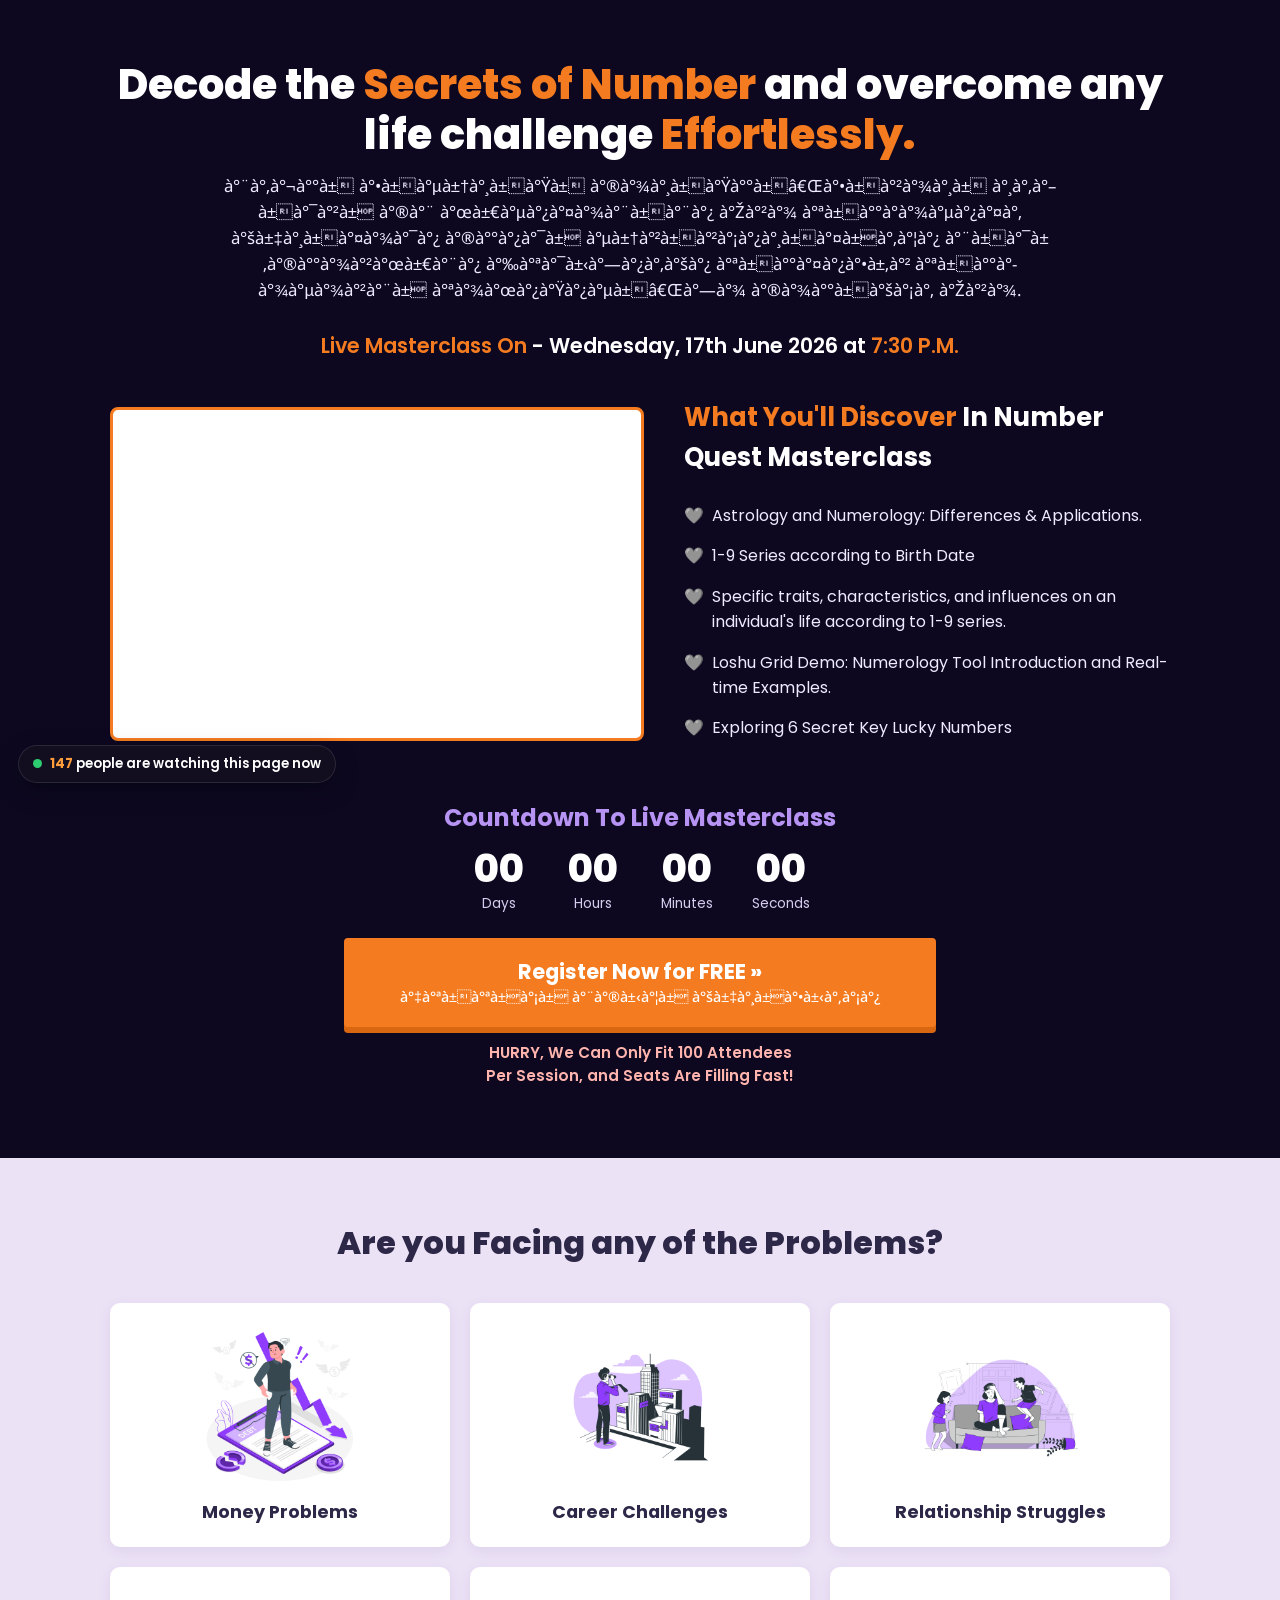
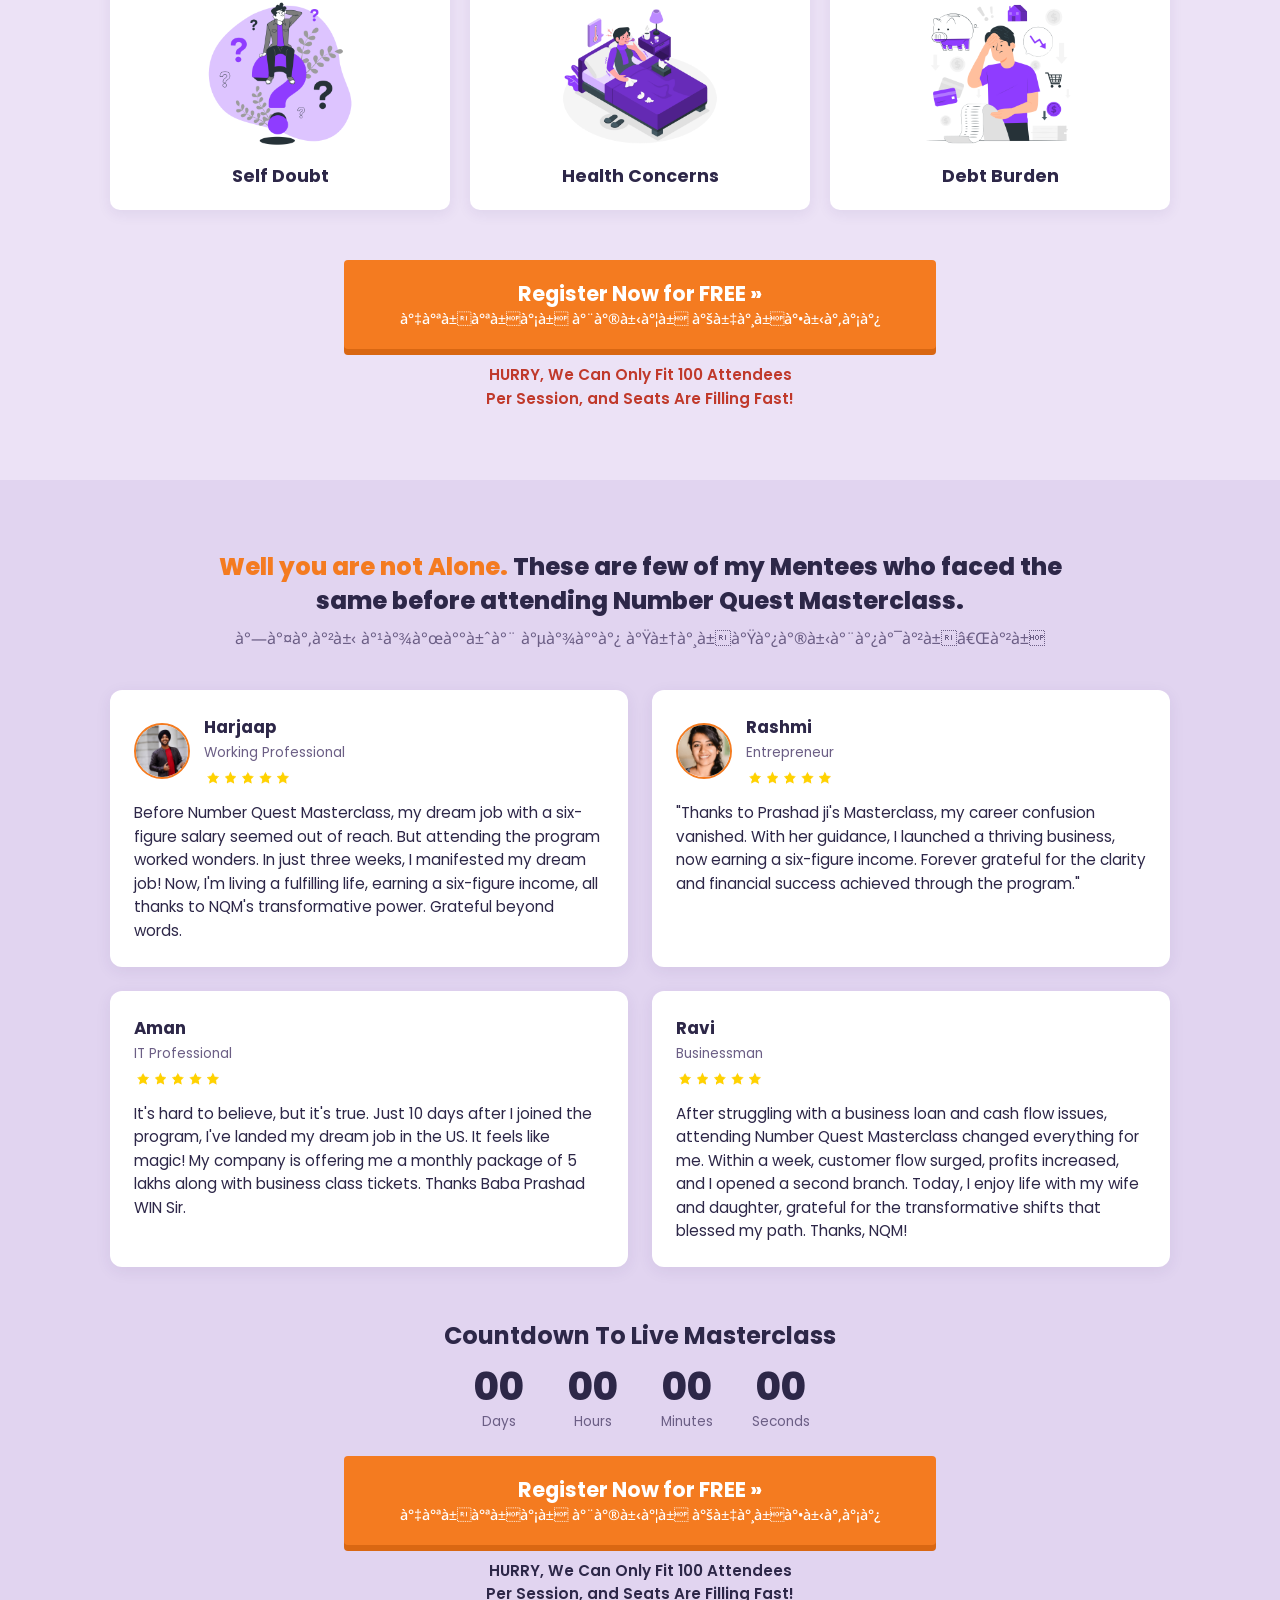
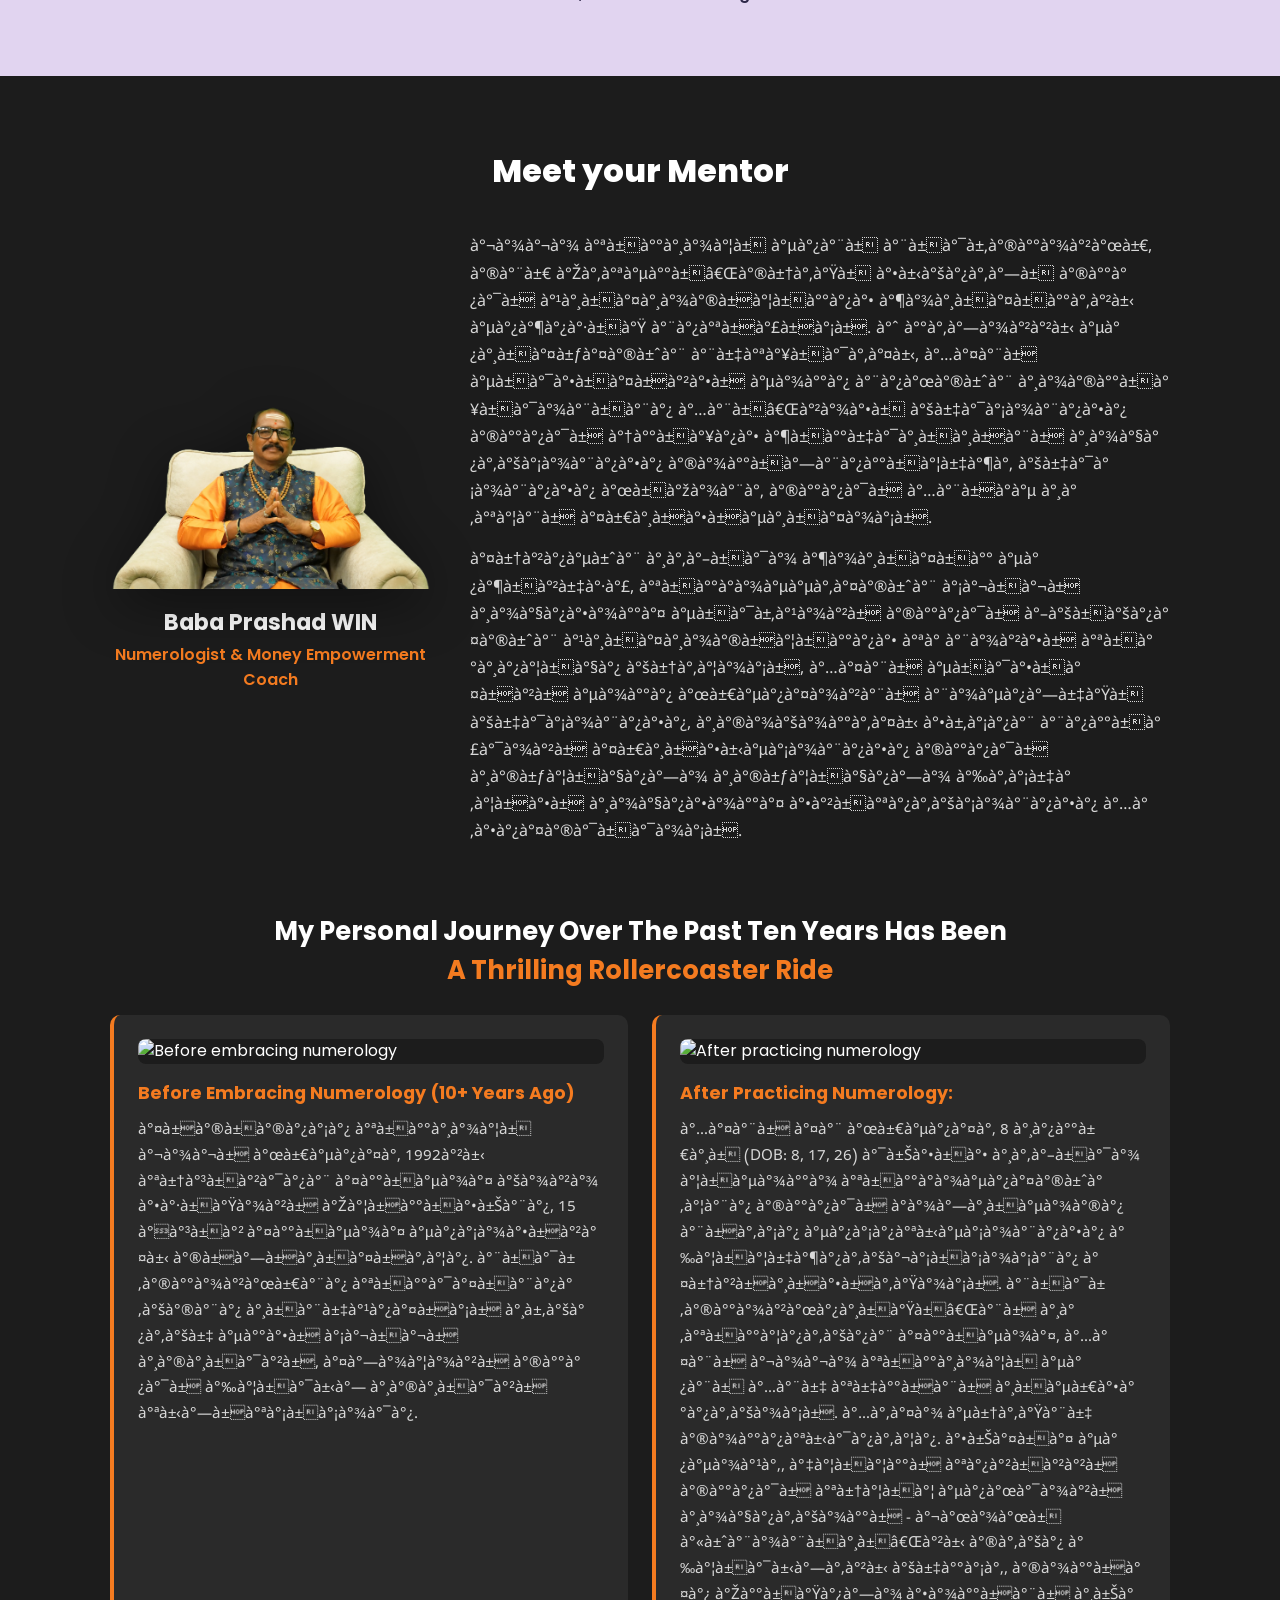
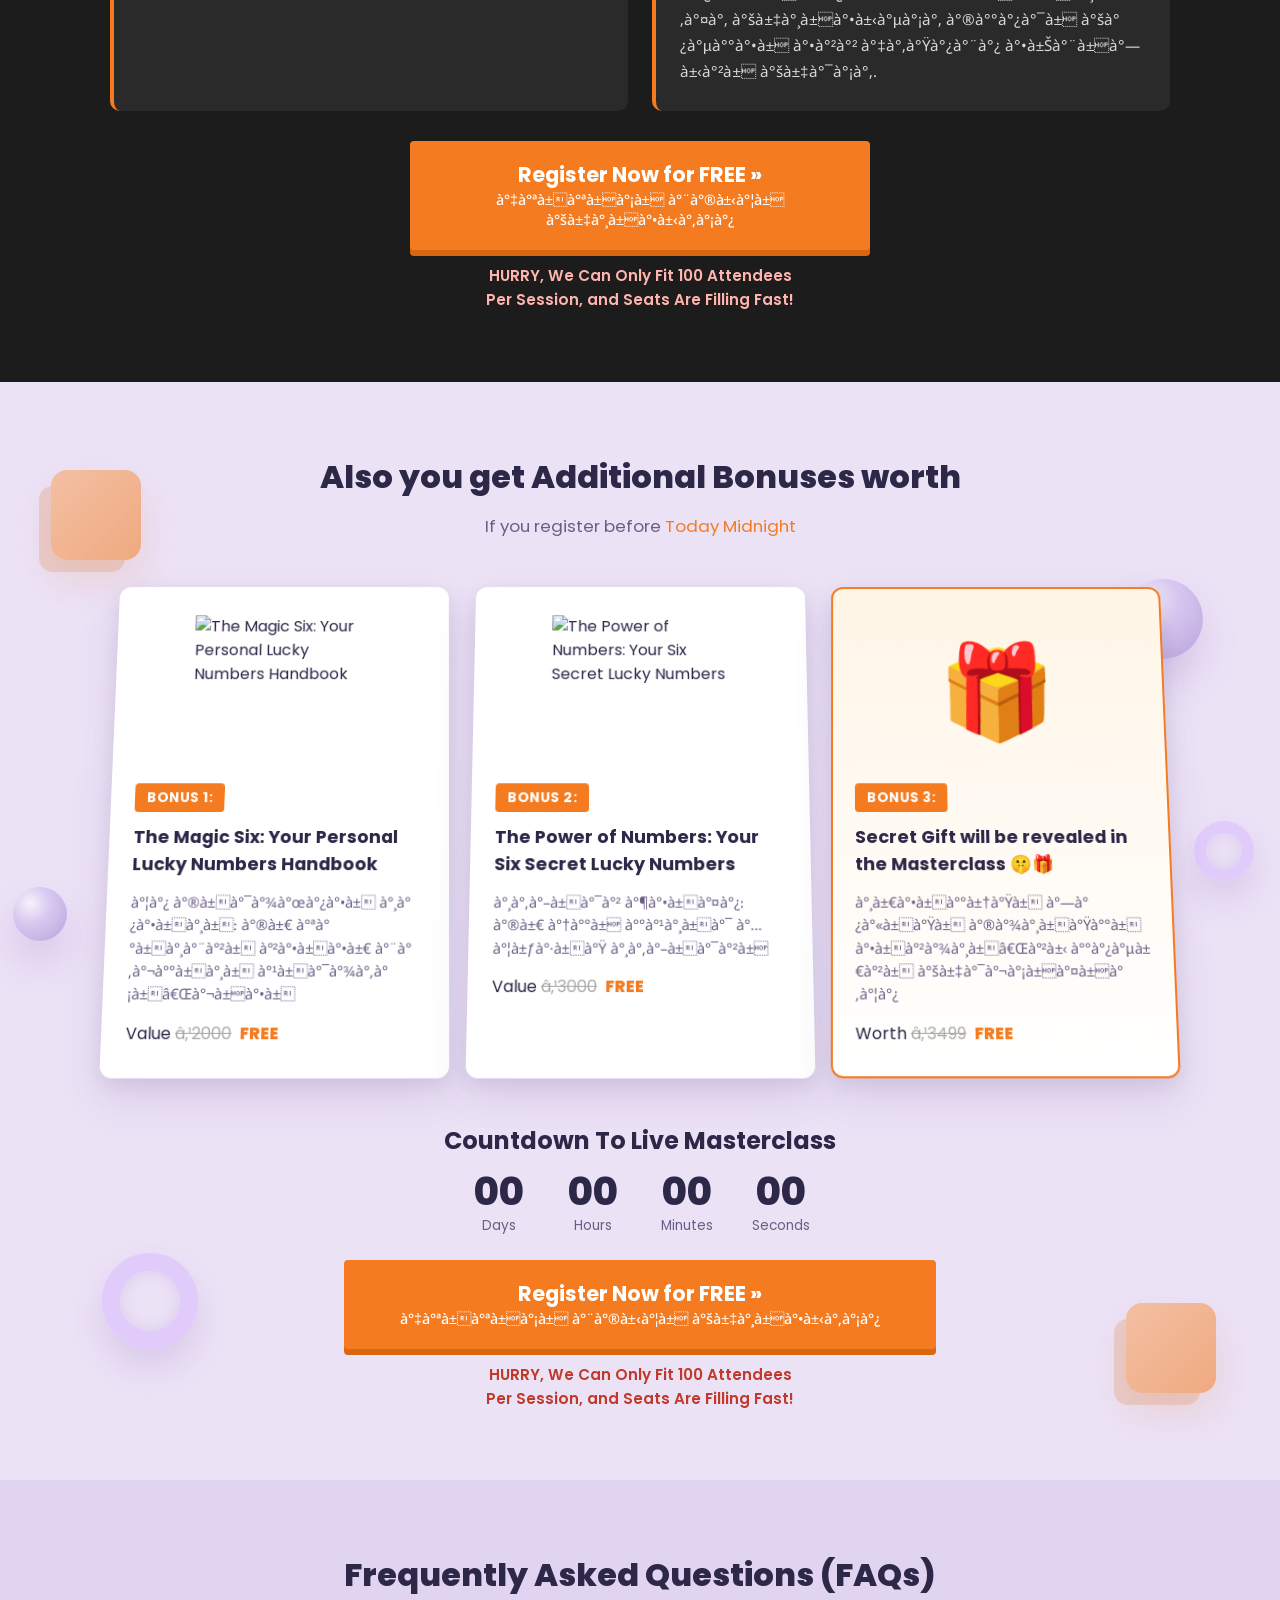
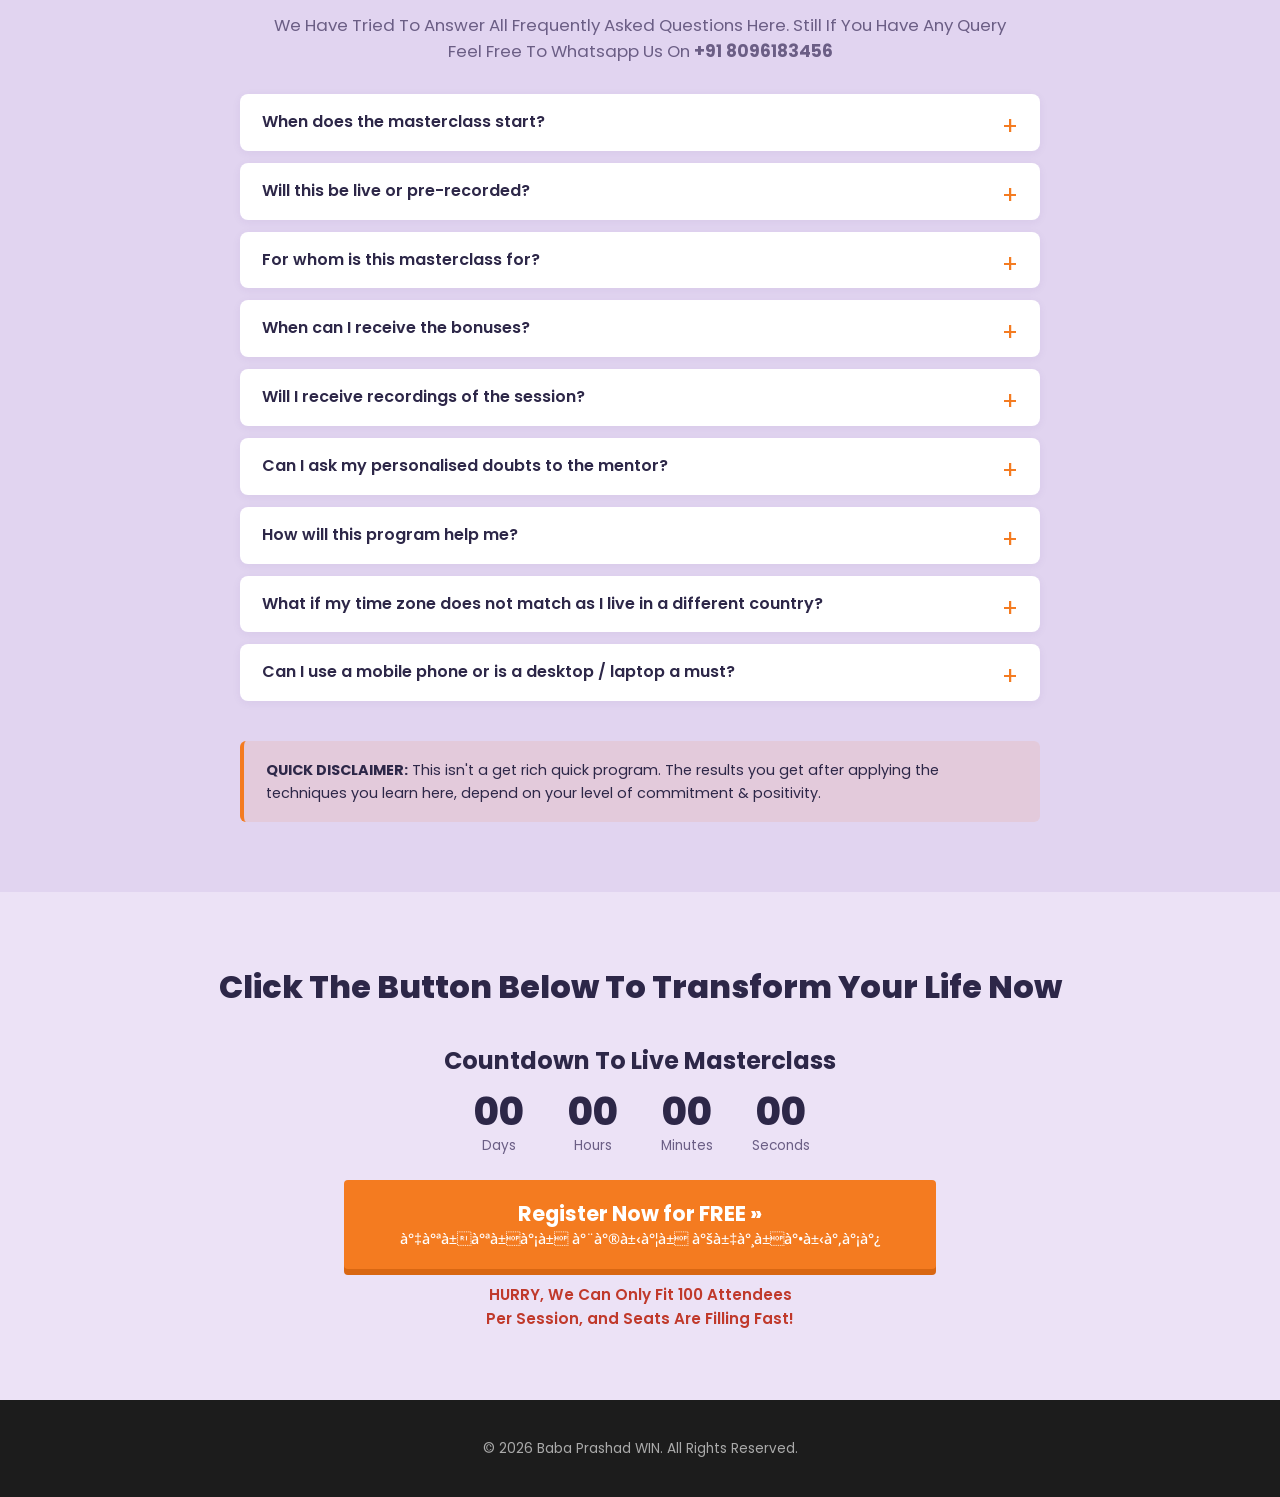
==== commit 1847cd8f: "Add floating 3D shapes and card depth to Bonuses section Introduces decorative 3D cubes, spheres and" ====
--- a/index.html
+++ b/index.html
@@ -37,9 +37,9 @@
   <meta charset="UTF-8" />
   <meta name="viewport" content="width=device-width, initial-scale=1.0" />
   <title>Free Masterclass | Number Quest Masterclass</title>
-  <link rel="canonical" href="https://nqm.kuberanummber.com/" />
+  <link rel="canonical" href="https://nqm.kuberanummber.com/number-quest-masterclass" />
   <meta property="og:type" content="website" />
-  <meta property="og:url" content="https://nqm.kuberanummber.com/" />
+  <meta property="og:url" content="https://nqm.kuberanummber.com/number-quest-masterclass" />
   <meta property="og:title" content="Free Masterclass | Number Quest Masterclass" />
   <meta property="og:description" content="Reserve your free seat for the Number Quest Masterclass and discover what your numbers reveal about your life, career, and future." />
   <link rel="preconnect" href="https://fonts.googleapis.com" />
@@ -245,6 +245,15 @@
 
   <!-- ===== BONUSES ===== -->
   <section class="bonuses-section">
+    <!-- Decorative 3D shapes floating behind the bonus cards -->
+    <div class="bonus-3d-bg" aria-hidden="true">
+      <span class="shape shape-cube shape-1"></span>
+      <span class="shape shape-sphere shape-2"></span>
+      <span class="shape shape-ring shape-3"></span>
+      <span class="shape shape-cube shape-4"></span>
+      <span class="shape shape-sphere shape-5"></span>
+      <span class="shape shape-ring shape-6"></span>
+    </div>
     <div class="container">
       <h2 class="section-title">Also you get Additional Bonuses worth</h2>
       <p class="sub-title">If you register before <span class="accent-orange">Today Midnight</span></p>
--- a/assets/style.css
+++ b/assets/style.css
@@ -550,7 +550,81 @@
   background: var(--bg-lavender-light);
   padding: 70px 0;
   text-align: center;
-}
+  position: relative;
+  overflow: hidden;
+}
+
+/* ---- 3D floating shapes behind the bonus cards ---- */
+.bonus-3d-bg {
+  position: absolute;
+  inset: 0;
+  z-index: 0;
+  pointer-events: none;
+  perspective: 700px;
+}
+
+.bonus-3d-bg .shape {
+  position: absolute;
+  display: block;
+  opacity: 0.55;
+  transform-style: preserve-3d;
+  will-change: transform;
+}
+
+/* Cube — a tilted gradient block with layered faces */
+.shape-cube {
+  width: 90px;
+  height: 90px;
+  border-radius: 16px;
+  background: linear-gradient(135deg, #f9a45e 0%, #f47b20 100%);
+  box-shadow:
+    -14px 14px 0 -2px rgba(217, 103, 18, 0.35),
+    0 20px 40px rgba(217, 103, 18, 0.25);
+}
+
+/* Sphere — a soft 3D ball with a highlight */
+.shape-sphere {
+  width: 80px;
+  height: 80px;
+  border-radius: 50%;
+  background: radial-gradient(circle at 32% 30%, #ffffff 0%, #c9b3ec 38%, #8f6fc7 100%);
+  box-shadow: 0 22px 38px rgba(108, 70, 170, 0.3);
+}
+
+/* Ring — a 3D torus-like donut */
+.shape-ring {
+  width: 96px;
+  height: 96px;
+  border-radius: 50%;
+  background: transparent;
+  border: 18px solid #d9b8ff;
+  box-shadow:
+    0 18px 34px rgba(108, 70, 170, 0.28),
+    inset 0 0 16px rgba(108, 70, 170, 0.25);
+}
+
+.shape-1 { top: 8%;  left: 4%;  animation: shape-float-a 9s ease-in-out infinite; }
+.shape-2 { top: 18%; right: 6%; animation: shape-float-b 11s ease-in-out infinite; }
+.shape-3 { bottom: 12%; left: 8%; animation: shape-float-b 10s ease-in-out infinite; }
+.shape-4 { bottom: 8%; right: 5%; animation: shape-float-a 12s ease-in-out infinite; }
+.shape-5 { top: 46%; left: 1%;  animation: shape-float-a 13s ease-in-out infinite; width: 54px; height: 54px; }
+.shape-6 { top: 40%; right: 2%; animation: shape-float-b 8s ease-in-out infinite; width: 60px; height: 60px; border-width: 12px; }
+
+@keyframes shape-float-a {
+  0%, 100% { transform: translateY(0) rotateX(20deg) rotateY(-25deg) rotateZ(8deg); }
+  50%      { transform: translateY(-26px) rotateX(40deg) rotateY(15deg) rotateZ(-8deg); }
+}
+
+@keyframes shape-float-b {
+  0%, 100% { transform: translateY(0) rotateX(-15deg) rotateY(30deg) rotateZ(-6deg); }
+  50%      { transform: translateY(22px) rotateX(25deg) rotateY(-20deg) rotateZ(10deg); }
+}
+
+@media (prefers-reduced-motion: reduce) {
+  .bonus-3d-bg .shape { animation: none; }
+}
+
+.bonuses-section .container { position: relative; z-index: 1; }
 
 .bonuses-grid {
   display: grid;
@@ -558,15 +632,28 @@
   gap: 22px;
   margin: 40px 0 50px;
   text-align: left;
+  perspective: 1200px;
 }
 
 .bonus-card {
   background: var(--white);
   border-radius: 12px;
   padding: 28px 22px;
-  box-shadow: 0 6px 18px rgba(70, 40, 120, 0.08);
+  box-shadow:
+    0 6px 18px rgba(70, 40, 120, 0.08),
+    0 18px 40px rgba(70, 40, 120, 0.12);
   border: 2px solid transparent;
   position: relative;
+  transform: perspective(1000px) rotateX(4deg);
+  transform-style: preserve-3d;
+  transition: transform 0.35s ease, box-shadow 0.35s ease;
+}
+
+.bonus-card:hover {
+  transform: perspective(1000px) rotateX(0deg) translateY(-8px) scale(1.02);
+  box-shadow:
+    0 10px 24px rgba(70, 40, 120, 0.12),
+    0 30px 60px rgba(70, 40, 120, 0.22);
 }
 
 .bonus-card.highlight {
